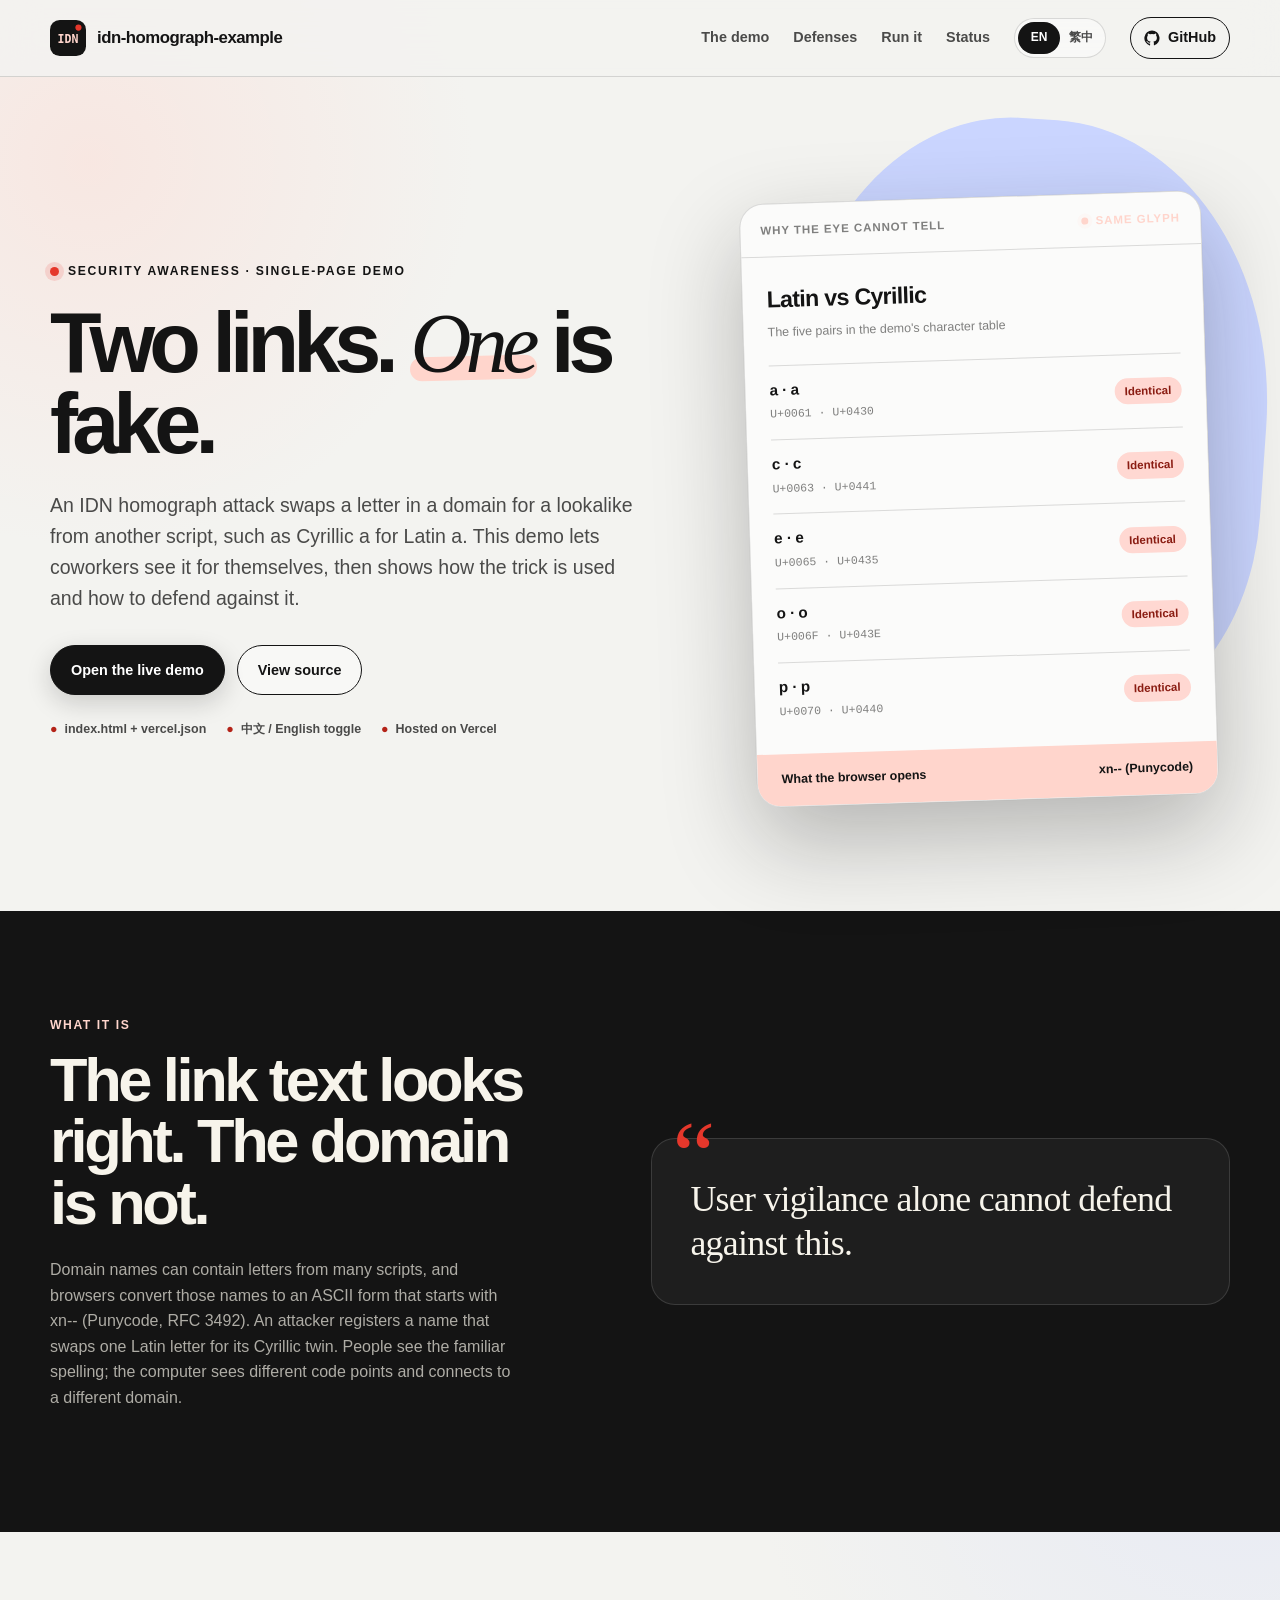
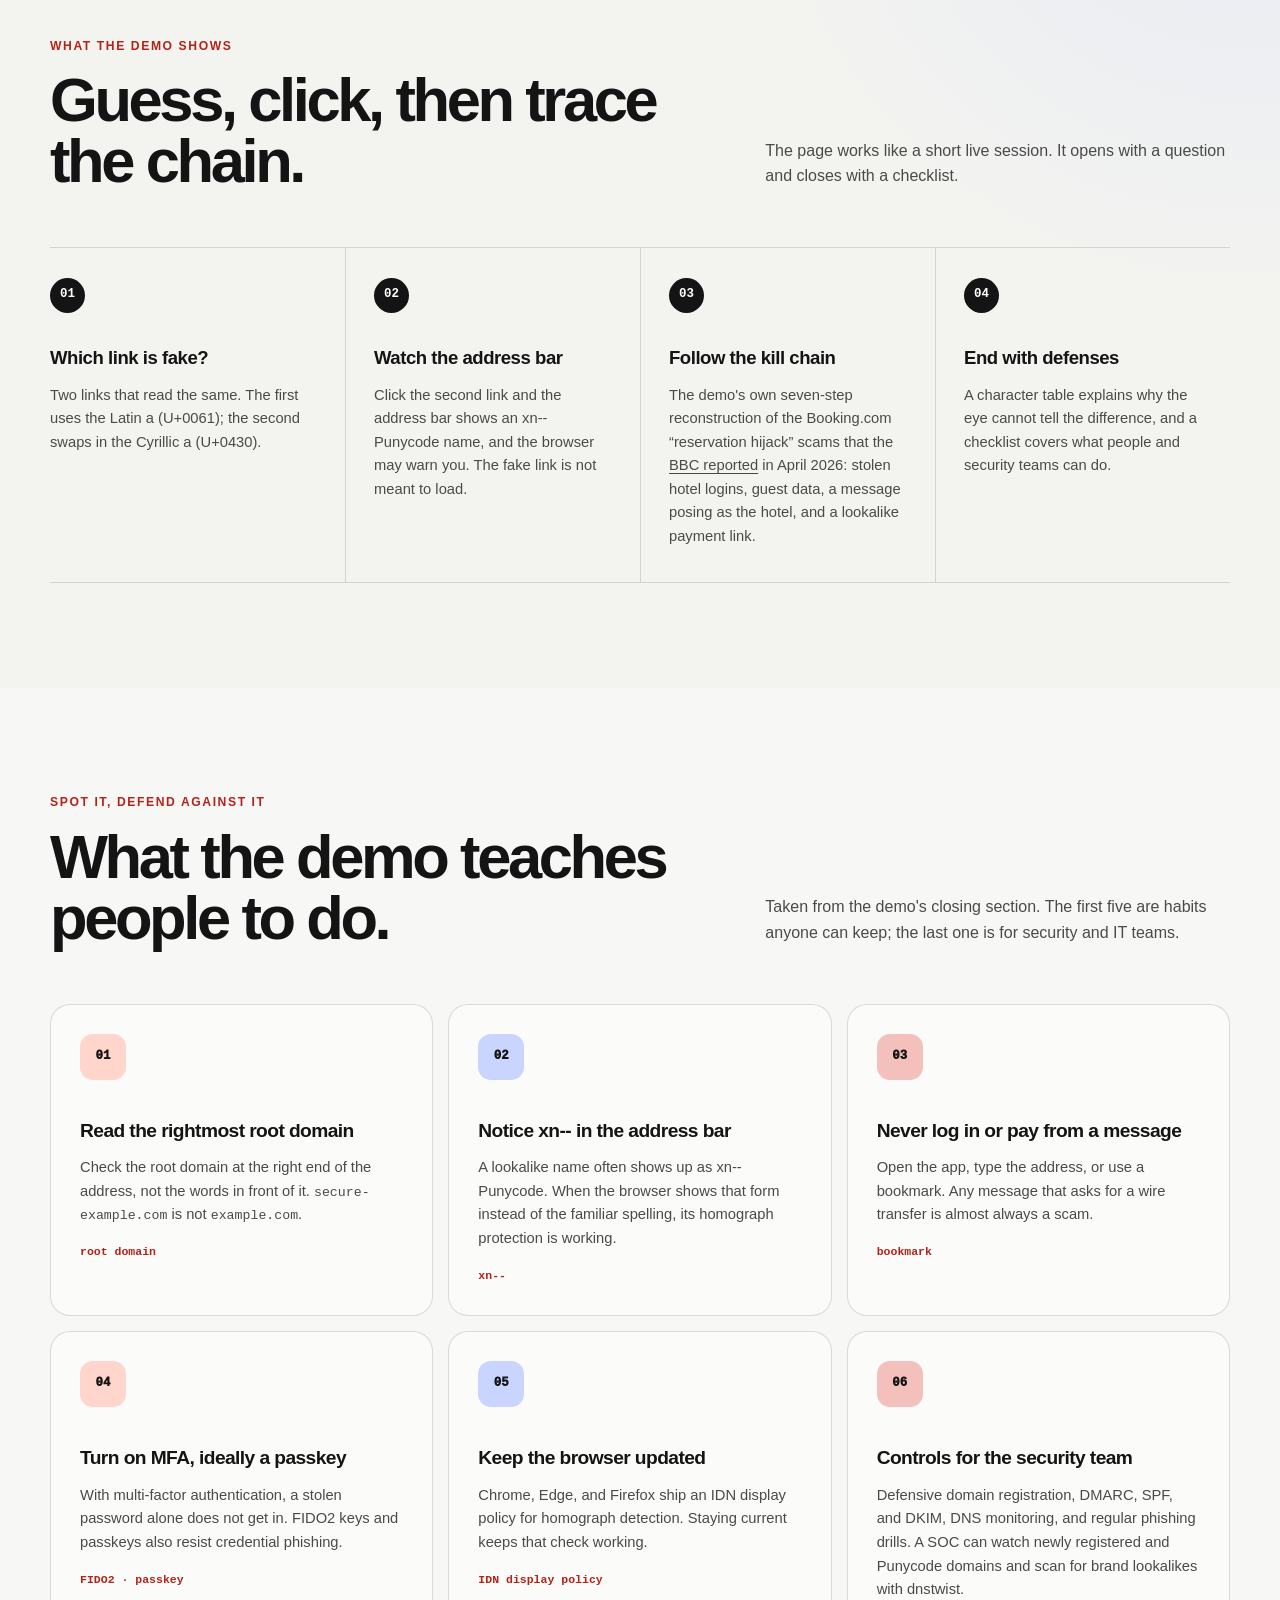
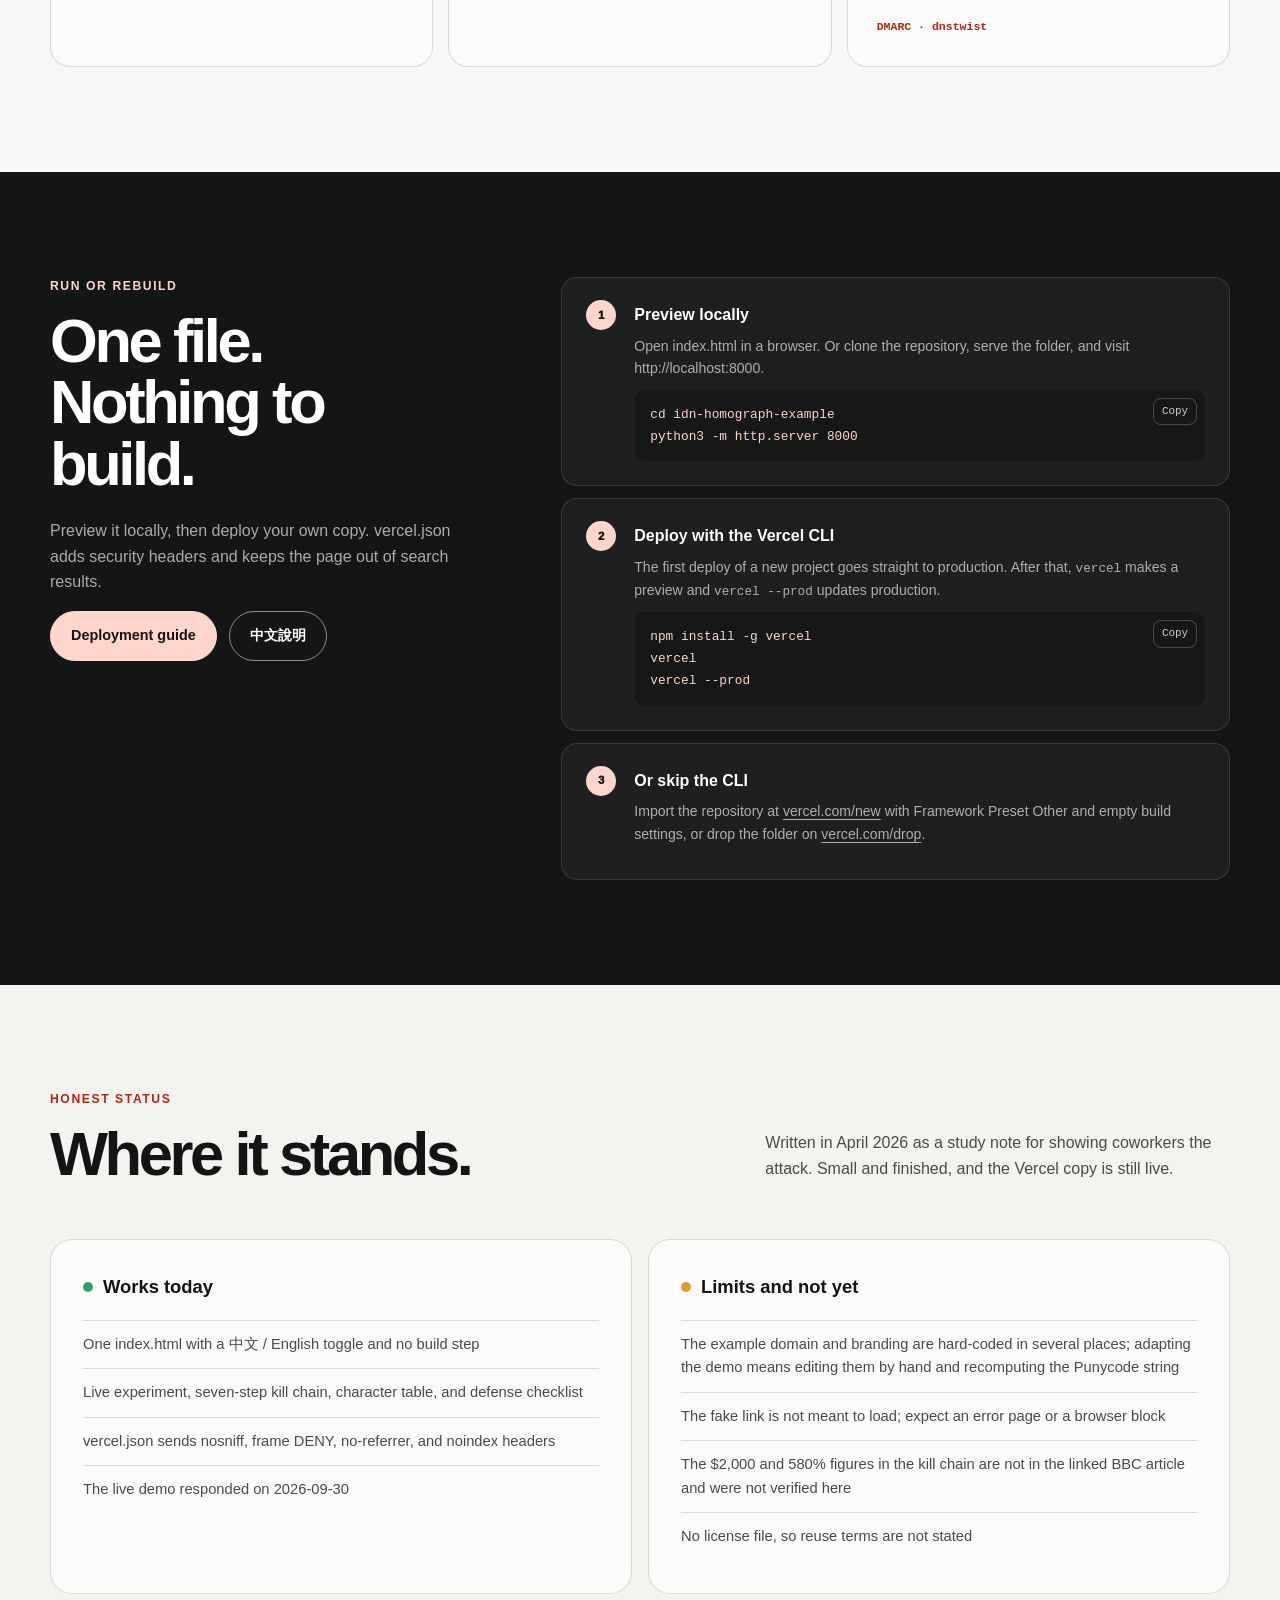
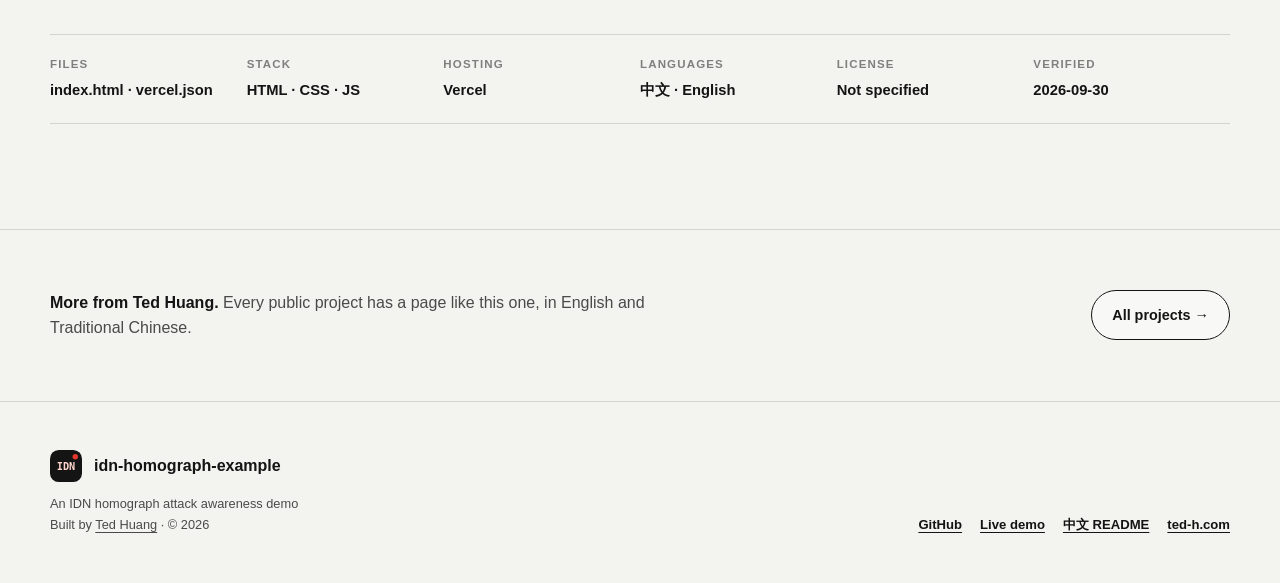
==== site/index.html @ 311a1610 "Add bilingual project page and refresh README - site/: English / Traditional Chinese project page fo" ====
<!doctype html>
<!-- Generated from site/page.json by the project-page kit (https://github.com/teddashh/teddashh.github.io/tree/main/kit). Edit page.json, then re-render. -->
<html lang="en" data-lang="en" data-title-en="idn-homograph-example · An IDN homograph attack awareness demo" data-title-zh="idn-homograph-example · IDN 同形異義字攻擊的教學 demo" data-desc-en="A single-page, bilingual demo that shows how a Cyrillic letter can pass for a Latin one in a link, what the browser really opens, and how to defend against it." data-desc-zh="單頁、中英雙語的教學 demo：示範一個西里爾字母如何在連結裡冒充拉丁字母、瀏覽器實際連到哪裡，以及該怎麼防。">
<head>
<meta charset="utf-8">
<meta name="viewport" content="width=device-width, initial-scale=1">
<meta http-equiv="Content-Security-Policy" content="default-src 'none'; style-src 'self'; script-src 'self'; img-src 'self' data:; connect-src 'none'; base-uri 'none'; form-action 'none'">
<meta name="theme-color" content="#141414">
<title>idn-homograph-example · An IDN homograph attack awareness demo</title>
<meta name="description" content="A single-page, bilingual demo that shows how a Cyrillic letter can pass for a Latin one in a link, what the browser really opens, and how to defend against it.">
<link rel="canonical" href="https://teddashh.github.io/idn-homograph-example/">
<link rel="alternate" hreflang="en" href="https://teddashh.github.io/idn-homograph-example/">
<link rel="alternate" hreflang="zh-Hant" href="https://teddashh.github.io/idn-homograph-example/?lang=zh-TW">
<link rel="alternate" hreflang="x-default" href="https://teddashh.github.io/idn-homograph-example/">
<meta property="og:type" content="website">
<meta property="og:title" content="idn-homograph-example · An IDN homograph attack awareness demo">
<meta property="og:description" content="A single-page, bilingual demo that shows how a Cyrillic letter can pass for a Latin one in a link, what the browser really opens, and how to defend against it.">
<meta property="og:url" content="https://teddashh.github.io/idn-homograph-example/">
<meta name="twitter:card" content="summary">
<link rel="icon" href="favicon.svg" type="image/svg+xml">
<link rel="stylesheet" href="styles.css">
<script src="lang.js"></script>
<script src="app.js" defer></script>
<script type="application/ld+json">{"@context": "https://schema.org", "@type": "SoftwareSourceCode", "name": "idn-homograph-example", "codeRepository": "https://github.com/teddashh/idn-homograph-example", "description": "A single-page, bilingual demo that shows how a Cyrillic letter can pass for a Latin one in a link, what the browser really opens, and how to defend against it.", "author": {"@type": "Person", "name": "Ted Huang", "url": "https://www.ted-h.com"}, "url": "https://teddashh.github.io/idn-homograph-example/", "programmingLanguage": "HTML"}</script>
</head>
<body>
<a class="skip-link" href="#main"><span class="lang-en">Skip to content</span><span class="lang-zh" lang="zh-Hant">跳到主要內容</span></a>
<header class="site-header"><div class="header-inner">
<a class="brand" href="#top"><img src="logo.svg" alt="" width="36" height="36"><span>idn-homograph-example</span></a>
<button class="menu-button" type="button" aria-expanded="false" aria-controls="site-navigation"><span class="lang-en">Menu</span><span class="lang-zh" lang="zh-Hant">選單</span></button>
<nav class="site-nav" id="site-navigation" aria-label="Primary">
<a href="#how"><span class="lang-en">The demo</span><span class="lang-zh" lang="zh-Hant">Demo 內容</span></a><a href="#features"><span class="lang-en">Defenses</span><span class="lang-zh" lang="zh-Hant">怎麼防</span></a><a href="#start"><span class="lang-en">Run it</span><span class="lang-zh" lang="zh-Hant">執行</span></a><a href="#status"><span class="lang-en">Status</span><span class="lang-zh" lang="zh-Hant">目前狀態</span></a>
<div class="language-switch" role="group" aria-label="Language / 語言"><button type="button" data-language="en" aria-pressed="true">EN</button><button type="button" data-language="zh" aria-pressed="false">繁中</button></div>
<a class="github-link" href="https://github.com/teddashh/idn-homograph-example"><svg viewBox="0 0 24 24" aria-hidden="true"><path fill="currentColor" d="M12 .7a11.5 11.5 0 0 0-3.64 22.4c.58.1.79-.25.79-.56v-2.24c-3.22.7-3.9-1.37-3.9-1.37-.52-1.34-1.28-1.7-1.28-1.7-1.05-.72.08-.7.08-.7 1.16.08 1.77 1.19 1.77 1.19 1.03 1.77 2.7 1.26 3.36.96.1-.75.4-1.26.73-1.55-2.57-.29-5.28-1.29-5.28-5.69 0-1.26.45-2.28 1.19-3.09-.12-.29-.52-1.46.11-3.05 0 0 .97-.31 3.16 1.18a10.96 10.96 0 0 1 5.76 0c2.2-1.49 3.16-1.18 3.16-1.18.63 1.59.23 2.76.11 3.05.74.81 1.19 1.83 1.19 3.09 0 4.42-2.72 5.39-5.3 5.68.42.36.79 1.07.79 2.16v3.21c0 .31.21.67.8.56A11.5 11.5 0 0 0 12 .7Z"/></svg><span>GitHub</span></a>
</nav>
</div></header>
<main id="main">
<section class="hero" id="top"><div class="hero-copy"><div class="eyebrow"><span class="lang-en">Security awareness · Single-page demo</span><span class="lang-zh" lang="zh-Hant">資安宣導 · 單頁 demo</span></div><h1 class="lang-en">Two links. <em>One</em> is fake.</h1><h1 class="lang-zh" lang="zh-Hant">兩個連結，<em>一個</em>是假的。</h1><p class="lang-en">An IDN homograph attack swaps a letter in a domain for a lookalike from another script, such as Cyrillic а for Latin a. This demo lets coworkers see it for themselves, then shows how the trick is used and how to defend against it.</p><p class="lang-zh" lang="zh-Hant">IDN 同形異義字攻擊，是把網域裡的字母換成其他文字裡長得一模一樣的字母，例如用西里爾字母 а 取代拉丁字母 a。這個 demo 讓同事親眼看一次，再說明攻擊者怎麼利用、又該怎麼防。</p><div class="button-row"><a class="button button-primary" href="https://project-9ogsa.vercel.app"><span class="lang-en">Open the live demo</span><span class="lang-zh" lang="zh-Hant">開啟線上 demo</span></a><a class="button button-secondary" href="https://github.com/teddashh/idn-homograph-example"><span class="lang-en">View source</span><span class="lang-zh" lang="zh-Hant">查看原始碼</span></a></div><div class="hero-notes"><span>index.html + vercel.json</span><span class="lang-en">中文 / English toggle</span><span class="lang-zh" lang="zh-Hant">中文 / English 切換</span><span class="lang-en">Hosted on Vercel</span><span class="lang-zh" lang="zh-Hant">部署在 Vercel</span></div></div><div class="visual-wrap"><div class="panel is-light"><div class="panel-top"><span><span class="lang-en">Why the eye cannot tell</span><span class="lang-zh" lang="zh-Hant">為什麼肉眼看不出來</span></span><span class="live-dot"><span class="lang-en">Same glyph</span><span class="lang-zh" lang="zh-Hant">同一個字形</span></span></div><div class="panel-body"><div class="lang-en report-title">Latin vs Cyrillic</div><div class="lang-zh report-title" lang="zh-Hant">拉丁字母 vs 西里爾字母</div><div class="panel-meta"><span class="lang-en">The five pairs in the demo&#x27;s character table</span><span class="lang-zh" lang="zh-Hant">demo 字元對照表裡的五組字母</span></div><div class="report-row"><span><strong>a  ·  а</strong><small>U+0061 · U+0430</small></span><span class="pill pill-critical"><span class="lang-en">Identical</span><span class="lang-zh" lang="zh-Hant">一模一樣</span></span></div><div class="report-row"><span><strong>c  ·  с</strong><small>U+0063 · U+0441</small></span><span class="pill pill-critical"><span class="lang-en">Identical</span><span class="lang-zh" lang="zh-Hant">一模一樣</span></span></div><div class="report-row"><span><strong>e  ·  е</strong><small>U+0065 · U+0435</small></span><span class="pill pill-critical"><span class="lang-en">Identical</span><span class="lang-zh" lang="zh-Hant">一模一樣</span></span></div><div class="report-row"><span><strong>o  ·  о</strong><small>U+006F · U+043E</small></span><span class="pill pill-critical"><span class="lang-en">Identical</span><span class="lang-zh" lang="zh-Hant">一模一樣</span></span></div><div class="report-row"><span><strong>p  ·  р</strong><small>U+0070 · U+0440</small></span><span class="pill pill-critical"><span class="lang-en">Identical</span><span class="lang-zh" lang="zh-Hant">一模一樣</span></span></div><div class="panel-footer"><span><span class="lang-en">What the browser opens</span><span class="lang-zh" lang="zh-Hant">瀏覽器實際連到</span></span><span><span>xn-- (Punycode)</span></span></div></div></div></div></section>
<section class="band"><div class="section problem-grid"><div><div class="section-kicker"><span class="lang-en">What it is</span><span class="lang-zh" lang="zh-Hant">這是什麼攻擊</span></div><h2 class="lang-en">The link text looks right. The domain is not.</h2><h2 class="lang-zh" lang="zh-Hant">看起來一樣，網域卻不同。</h2><p class="lang-en">Domain names can contain letters from many scripts, and browsers convert those names to an ASCII form that starts with xn-- (Punycode, RFC 3492). An attacker registers a name that swaps one Latin letter for its Cyrillic twin. People see the familiar spelling; the computer sees different code points and connects to a different domain.</p><p class="lang-zh" lang="zh-Hant">網域名稱可以包含各種文字的字母，瀏覽器會把這類名稱轉成以 xn-- 開頭的 ASCII 形式（Punycode，RFC 3492）。攻擊者註冊一個把某個拉丁字母換成西里爾「雙胞胎」的網域：人眼看到的是熟悉的拼法，電腦看到的卻是不同的碼位，連到的也是另一個網域。</p></div><blockquote class="lang-en quote">User vigilance alone cannot defend against this.</blockquote><blockquote class="lang-zh quote" lang="zh-Hant">單純靠使用者警覺，幾乎不可能防禦。</blockquote></div></section>
<section class="section" id="how"><div class="section-heading "><div><div class="section-kicker"><span class="lang-en">What the demo shows</span><span class="lang-zh" lang="zh-Hant">Demo 在教什麼</span></div><h2 class="lang-en">Guess, click, then trace the chain.</h2><h2 class="lang-zh" lang="zh-Hant">先猜，再點，最後看完整條攻擊鏈。</h2></div><p class="lang-en">The page works like a short live session. It opens with a question and closes with a checklist.</p><p class="lang-zh" lang="zh-Hant">整個頁面就像一堂簡短的現場課：從一個問題開始，用一份清單收尾。</p></div><div class="flow-grid n4"><article class="flow-card"><div class="flow-number">01</div><h3 class="lang-en">Which link is fake?</h3><h3 class="lang-zh" lang="zh-Hant">哪個連結是假的？</h3><p class="lang-en">Two links that read the same. The first uses the Latin a (U+0061); the second swaps in the Cyrillic а (U+0430).</p><p class="lang-zh" lang="zh-Hant">兩個看起來一樣的連結。第一個用的是拉丁字母 a（U+0061），第二個換成了西里爾字母 а（U+0430）。</p></article><article class="flow-card"><div class="flow-number">02</div><h3 class="lang-en">Watch the address bar</h3><h3 class="lang-zh" lang="zh-Hant">點下去看網址列</h3><p class="lang-en">Click the second link and the address bar shows an xn-- Punycode name, and the browser may warn you. The fake link is not meant to load.</p><p class="lang-zh" lang="zh-Hant">點第二個連結，網址列會出現 xn-- 開頭的 Punycode 名稱，瀏覽器也可能跳出警告。假連結本來就不會正常開啟。</p></article><article class="flow-card"><div class="flow-number">03</div><h3 class="lang-en">Follow the kill chain</h3><h3 class="lang-zh" lang="zh-Hant">走一遍攻擊鏈</h3><p class="lang-en">The demo&#x27;s own seven-step reconstruction of the Booking.com “reservation hijack” scams that the <a href="https://www.bbc.com/news/articles/cly00jnnxypo">BBC reported</a> in April 2026: stolen hotel logins, guest data, a message posing as the hotel, and a lookalike payment link.</p><p class="lang-zh" lang="zh-Hant">demo 自己整理的七步攻擊鏈，對應 <a href="https://www.bbc.com/news/articles/cly00jnnxypo">BBC 在 2026 年 4 月報導</a>的 Booking.com「訂房劫持」詐騙：飯店後台帳密被偷、房客資料外流、有人冒充飯店傳訊息，最後附上一個仿冒的付款連結。</p></article><article class="flow-card"><div class="flow-number">04</div><h3 class="lang-en">End with defenses</h3><h3 class="lang-zh" lang="zh-Hant">最後談防禦</h3><p class="lang-en">A character table explains why the eye cannot tell the difference, and a checklist covers what people and security teams can do.</p><p class="lang-zh" lang="zh-Hant">用字元對照表說明為什麼肉眼分不出來，再用一份清單整理個人與資安團隊各自能做的事。</p></article></div></section>
<section class="tinted" id="features"><div class="section"><div class="section-heading "><div><div class="section-kicker"><span class="lang-en">Spot it, defend against it</span><span class="lang-zh" lang="zh-Hant">辨識與防禦</span></div><h2 class="lang-en">What the demo teaches people to do.</h2><h2 class="lang-zh" lang="zh-Hant">這個 demo 教大家做的事。</h2></div><p class="lang-en">Taken from the demo&#x27;s closing section. The first five are habits anyone can keep; the last one is for security and IT teams.</p><p class="lang-zh" lang="zh-Hant">整理自 demo 的最後一段。前五項是每個人都做得到的習慣，最後一項是給資安與 IT 團隊的。</p></div><div class="card-grid"><article class="card"><div class="card-icon">01</div><h3 class="lang-en">Read the rightmost root domain</h3><h3 class="lang-zh" lang="zh-Hant">看網址最右邊的根網域</h3><p class="lang-en">Check the root domain at the right end of the address, not the words in front of it. <code>secure-example.com</code> is not <code>example.com</code>.</p><p class="lang-zh" lang="zh-Hant">檢查網址最右邊的根網域，不要被前面那串字騙了。<code>secure-example.com</code> 不是 <code>example.com</code>。</p><span class="tag">root domain</span></article><article class="card"><div class="card-icon">02</div><h3 class="lang-en">Notice xn-- in the address bar</h3><h3 class="lang-zh" lang="zh-Hant">注意網址列的 xn--</h3><p class="lang-en">A lookalike name often shows up as xn-- Punycode. When the browser shows that form instead of the familiar spelling, its homograph protection is working.</p><p class="lang-zh" lang="zh-Hant">仿冒網域常會以 xn-- 開頭的 Punycode 顯示。瀏覽器不顯示熟悉的拼法、改顯示這種形式，就代表它的同形字防護正在運作。</p><span class="tag">xn--</span></article><article class="card"><div class="card-icon">03</div><h3 class="lang-en">Never log in or pay from a message</h3><h3 class="lang-zh" lang="zh-Hant">不從訊息裡的連結登入或付款</h3><p class="lang-en">Open the app, type the address, or use a bookmark. Any message that asks for a wire transfer is almost always a scam.</p><p class="lang-zh" lang="zh-Hant">自己打開 App、手動輸入網址，或用書籤。任何要求銀行轉帳的訊息，幾乎都是詐騙。</p><span class="tag">bookmark</span></article><article class="card"><div class="card-icon">04</div><h3 class="lang-en">Turn on MFA, ideally a passkey</h3><h3 class="lang-zh" lang="zh-Hant">啟用 MFA，最好用 passkey</h3><p class="lang-en">With multi-factor authentication, a stolen password alone does not get in. FIDO2 keys and passkeys also resist credential phishing.</p><p class="lang-zh" lang="zh-Hant">有了多因素驗證，只偷到密碼也登不進去。FIDO2 金鑰與 passkey 還能抵擋憑證釣魚。</p><span class="tag">FIDO2 · passkey</span></article><article class="card"><div class="card-icon">05</div><h3 class="lang-en">Keep the browser updated</h3><h3 class="lang-zh" lang="zh-Hant">保持瀏覽器更新</h3><p class="lang-en">Chrome, Edge, and Firefox ship an IDN display policy for homograph detection. Staying current keeps that check working.</p><p class="lang-zh" lang="zh-Hant">Chrome、Edge、Firefox 都內建 IDN 顯示政策來偵測同形字，保持更新，這道檢查才會持續有效。</p><span class="tag">IDN display policy</span></article><article class="card"><div class="card-icon">06</div><h3 class="lang-en">Controls for the security team</h3><h3 class="lang-zh" lang="zh-Hant">資安團隊的控管</h3><p class="lang-en">Defensive domain registration, DMARC, SPF, and DKIM, DNS monitoring, and regular phishing drills. A SOC can watch newly registered and Punycode domains and scan for brand lookalikes with dnstwist.</p><p class="lang-zh" lang="zh-Hant">防禦性註冊網域、DMARC / SPF / DKIM、DNS 監控與定期釣魚演練。SOC 可以監控新註冊的網域與 Punycode 網域，並用 dnstwist 掃描仿冒自家品牌的變體。</p><span class="tag">DMARC · dnstwist</span></article></div></div></section>
<section class="dark-band" id="start"><div class="section qs-grid"><div><div class="section-kicker"><span class="lang-en">Run or rebuild</span><span class="lang-zh" lang="zh-Hant">執行與重建</span></div><h2 class="lang-en">One file. Nothing to build.</h2><h2 class="lang-zh" lang="zh-Hant">一個檔案，不用建置。</h2><p class="lang-en">Preview it locally, then deploy your own copy. vercel.json adds security headers and keeps the page out of search results.</p><p class="lang-zh" lang="zh-Hant">先在本機預覽，再部署自己的版本。vercel.json 會加上安全標頭，並讓頁面不被搜尋引擎收錄。</p><div class="button-row"><a class="button button-primary" href="https://github.com/teddashh/idn-homograph-example/blob/main/README.md"><span class="lang-en">Deployment guide</span><span class="lang-zh" lang="zh-Hant">部署說明（英文）</span></a><a class="button button-secondary" href="https://github.com/teddashh/idn-homograph-example/blob/main/README.zh-TW.md"><span class="lang-en">中文說明</span><span class="lang-zh" lang="zh-Hant">部署說明（中文）</span></a></div></div><div class="steps"><article class="step"><h3 class="lang-en">Preview locally</h3><h3 class="lang-zh" lang="zh-Hant">本機預覽</h3><p class="lang-en">Open index.html in a browser. Or clone the repository, serve the folder, and visit http://localhost:8000.</p><p class="lang-zh" lang="zh-Hant">直接用瀏覽器開啟 index.html；或 clone repo 後在資料夾裡啟動本機伺服器，再開 http://localhost:8000。</p><div class="code-wrap"><pre class="code" id="code-1">cd idn-homograph-example
python3 -m http.server 8000</pre><button class="copy" type="button" data-copy="code-1"><span class="idle"><span class="lang-en">Copy</span><span class="lang-zh" lang="zh-Hant">複製</span></span><span class="done"><span class="lang-en">Copied</span><span class="lang-zh" lang="zh-Hant">已複製</span></span></button></div></article><article class="step"><h3 class="lang-en">Deploy with the Vercel CLI</h3><h3 class="lang-zh" lang="zh-Hant">用 Vercel CLI 部署</h3><p class="lang-en">The first deploy of a new project goes straight to production. After that, <code>vercel</code> makes a preview and <code>vercel --prod</code> updates production.</p><p class="lang-zh" lang="zh-Hant">新專案第一次部署會直接上正式環境；之後執行 <code>vercel</code> 只會產生預覽版，要更新正式版請用 <code>vercel --prod</code>。</p><div class="code-wrap"><pre class="code" id="code-2">npm install -g vercel
vercel
vercel --prod</pre><button class="copy" type="button" data-copy="code-2"><span class="idle"><span class="lang-en">Copy</span><span class="lang-zh" lang="zh-Hant">複製</span></span><span class="done"><span class="lang-en">Copied</span><span class="lang-zh" lang="zh-Hant">已複製</span></span></button></div></article><article class="step"><h3 class="lang-en">Or skip the CLI</h3><h3 class="lang-zh" lang="zh-Hant">不想用 CLI</h3><p class="lang-en">Import the repository at <a href="https://vercel.com/new">vercel.com/new</a> with Framework Preset Other and empty build settings, or drop the folder on <a href="https://vercel.com/drop">vercel.com/drop</a>.</p><p class="lang-zh" lang="zh-Hant">在 <a href="https://vercel.com/new">vercel.com/new</a> 匯入 repo，Framework Preset 選 Other、建置設定留空；或直接把資料夾拖到 <a href="https://vercel.com/drop">vercel.com/drop</a>。</p></article></div></div></section>
<section class="section" id="status"><div class="section-heading "><div><div class="section-kicker"><span class="lang-en">Honest status</span><span class="lang-zh" lang="zh-Hant">誠實的現況</span></div><h2 class="lang-en">Where it stands.</h2><h2 class="lang-zh" lang="zh-Hant">目前的樣子。</h2></div><p class="lang-en">Written in April 2026 as a study note for showing coworkers the attack. Small and finished, and the Vercel copy is still live.</p><p class="lang-zh" lang="zh-Hant">2026 年 4 月寫給同事看的學習筆記。規模小、內容已完成，Vercel 上的版本仍在線上。</p></div><div class="status-grid"><div class="status-col"><h3 class="lang-en">Works today</h3><h3 class="lang-zh" lang="zh-Hant">目前可用</h3><ul><li class="lang-en">One index.html with a 中文 / English toggle and no build step</li><li class="lang-zh" lang="zh-Hant">單一 index.html，可切換中文 / English，不需要建置</li><li class="lang-en">Live experiment, seven-step kill chain, character table, and defense checklist</li><li class="lang-zh" lang="zh-Hant">現場實驗、七步攻擊鏈、字元對照表與防禦清單</li><li class="lang-en">vercel.json sends nosniff, frame DENY, no-referrer, and noindex headers</li><li class="lang-zh" lang="zh-Hant">vercel.json 會送出 nosniff、禁止被嵌入框架（DENY）、no-referrer 與 noindex 標頭</li><li class="lang-en">The live demo responded on 2026-09-30</li><li class="lang-zh" lang="zh-Hant">2026-09-30 確認線上 demo 正常回應</li></ul></div><div class="status-col is-limits"><h3 class="lang-en">Limits and not yet</h3><h3 class="lang-zh" lang="zh-Hant">限制與尚未完成</h3><ul><li class="lang-en">The example domain and branding are hard-coded in several places; adapting the demo means editing them by hand and recomputing the Punycode string</li><li class="lang-zh" lang="zh-Hant">範例網域與品牌寫死在好幾個地方，要改成自己的版本，得手動修改，並重新計算 Punycode 字串</li><li class="lang-en">The fake link is not meant to load; expect an error page or a browser block</li><li class="lang-zh" lang="zh-Hant">假連結本來就不會正常開啟，會看到錯誤頁或被瀏覽器擋下</li><li class="lang-en">The $2,000 and 580% figures in the kill chain are not in the linked BBC article and were not verified here</li><li class="lang-zh" lang="zh-Hant">攻擊鏈裡的 2,000 美元與 580% 這兩個數字，不在所附的 BBC 文章裡，這裡也沒有查證</li><li class="lang-en">No license file, so reuse terms are not stated</li><li class="lang-zh" lang="zh-Hant">沒有授權檔，重複使用的條件沒有寫明</li></ul></div></div><dl class="facts"><div class="fact"><dt><span class="lang-en">Files</span><span class="lang-zh" lang="zh-Hant">檔案</span></dt><dd><span>index.html · vercel.json</span></dd></div><div class="fact"><dt><span class="lang-en">Stack</span><span class="lang-zh" lang="zh-Hant">技術</span></dt><dd><span>HTML · CSS · JS</span></dd></div><div class="fact"><dt><span class="lang-en">Hosting</span><span class="lang-zh" lang="zh-Hant">部署</span></dt><dd><span>Vercel</span></dd></div><div class="fact"><dt><span class="lang-en">Languages</span><span class="lang-zh" lang="zh-Hant">語言</span></dt><dd><span>中文 · English</span></dd></div><div class="fact"><dt><span class="lang-en">License</span><span class="lang-zh" lang="zh-Hant">授權</span></dt><dd><span class="lang-en">Not specified</span><span class="lang-zh" lang="zh-Hant">未指定</span></dd></div><div class="fact"><dt><span class="lang-en">Verified</span><span class="lang-zh" lang="zh-Hant">查核日期</span></dt><dd><span>2026-09-30</span></dd></div></dl></section>
<section class="more"><div class="more-inner"><p class="lang-en"><strong>More from Ted Huang.</strong> Every public project has a page like this one, in English and Traditional Chinese.</p><p class="lang-zh" lang="zh-Hant"><strong>Ted Huang 的其他作品。</strong>每個公開專案都有一頁像這樣的中英雙語介紹。</p><a class="button button-secondary" href="https://teddashh.github.io/"><span class="lang-en">All projects →</span><span class="lang-zh" lang="zh-Hant">全部專案 →</span></a></div></section>
</main>
<footer class="site-footer"><div class="footer-inner">
<div><div class="footer-brand"><img src="logo.svg" alt="" width="32" height="32"><span>idn-homograph-example</span></div>
<p class="lang-en">An IDN homograph attack awareness demo</p><p class="lang-zh" lang="zh-Hant">IDN 同形異義字攻擊的教學 demo</p>
<p><span class="lang-en">Built by</span><span class="lang-zh" lang="zh-Hant">作者</span> <a href="https://github.com/teddashh">Ted Huang</a> · © <span data-year>2026</span></p></div>
<div class="footer-links"><a href="https://github.com/teddashh/idn-homograph-example">GitHub</a><a href="https://project-9ogsa.vercel.app"><span class="lang-en">Live demo</span><span class="lang-zh" lang="zh-Hant">線上 demo</span></a><a href="https://github.com/teddashh/idn-homograph-example/blob/main/README.zh-TW.md"><span class="lang-en">中文 README</span><span class="lang-zh" lang="zh-Hant">中文 README</span></a><a href="https://www.ted-h.com">ted-h.com</a></div>
</div></footer>
</body>
</html>
---- site/styles.css ----
:root {
  --ink: #141414;
  --paper: #f3f3f0;
  --accent: #ffd5cc;
  --accent-2: #cad5ff;
  --signal: #e5372b;
  --kicker: #b42318;
}

/* Shared project-page system for github.com/teddashh repositories.
   Per-project colors are injected as :root variables above this file's rules. */

:root {
  --ink-soft: color-mix(in srgb, var(--ink) 76%, var(--paper));
  --ink-faint: color-mix(in srgb, var(--ink) 52%, var(--paper));
  --paper-strong: color-mix(in srgb, var(--paper) 35%, #ffffff);
  --line: color-mix(in srgb, var(--ink) 14%, transparent);
  --shadow: 0 24px 80px color-mix(in srgb, var(--ink) 12%, transparent);
  --mono: ui-monospace, SFMono-Regular, Menlo, Consolas, "Liberation Mono", monospace;
  --serif: Georgia, "Times New Roman", "Noto Serif TC", "Songti TC", serif;
  --max: 1180px;
}

* { box-sizing: border-box; }

html {
  scroll-behavior: smooth;
  scroll-padding-top: 92px;
}

html[data-lang="en"] .lang-zh,
html[data-lang="zh"] .lang-en {
  display: none !important;
}

body {
  margin: 0;
  color: var(--ink);
  background:
    radial-gradient(circle at 7% 3%, color-mix(in srgb, var(--accent) 40%, transparent), transparent 24rem),
    radial-gradient(circle at 97% 26%, color-mix(in srgb, var(--accent-2) 30%, transparent), transparent 31rem),
    var(--paper);
  font-family: Inter, ui-sans-serif, -apple-system, BlinkMacSystemFont, "Segoe UI", "PingFang TC", "Noto Sans TC", "Microsoft JhengHei", sans-serif;
  line-height: 1.6;
  -webkit-font-smoothing: antialiased;
}

html[data-lang="zh"] body { line-height: 1.75; }

/* Keep Chinese headings from splitting a word across lines: break at
   punctuation and spaces, and only fall back to any point if it cannot fit. */
html[data-lang="zh"] h1,
html[data-lang="zh"] h2 {
  word-break: keep-all;
  overflow-wrap: anywhere;
}

a {
  color: inherit;
  text-decoration-thickness: 1px;
  text-underline-offset: 0.2em;
}

button, a { -webkit-tap-highlight-color: transparent; }

button:focus-visible,
a:focus-visible {
  outline: 3px solid var(--signal);
  outline-offset: 4px;
}

code {
  font-family: var(--mono);
  font-size: 0.9em;
}

.skip-link {
  position: fixed;
  z-index: 100;
  top: 12px;
  left: 12px;
  transform: translateY(-150%);
  padding: 10px 14px;
  border-radius: 8px;
  background: var(--ink);
  color: #fff;
}

.skip-link:focus { transform: none; }

/* ---------- header ---------- */

.site-header {
  position: sticky;
  z-index: 20;
  top: 0;
  border-bottom: 1px solid var(--line);
  background: color-mix(in srgb, var(--paper) 86%, transparent);
  backdrop-filter: blur(18px);
  -webkit-backdrop-filter: blur(18px);
}

.header-inner {
  width: min(calc(100% - 40px), var(--max));
  height: 76px;
  margin: 0 auto;
  display: flex;
  align-items: center;
  gap: 28px;
}

.brand {
  display: inline-flex;
  align-items: center;
  gap: 11px;
  font-size: 1.05rem;
  font-weight: 800;
  letter-spacing: -0.03em;
  text-decoration: none;
  white-space: nowrap;
}

.brand img {
  width: 36px;
  height: 36px;
}

.site-nav {
  display: flex;
  align-items: center;
  gap: 24px;
  margin-left: auto;
}

.site-nav a {
  color: var(--ink-soft);
  font-size: 0.9rem;
  font-weight: 700;
  text-decoration: none;
}

.site-nav a:hover { color: var(--ink); }

.language-switch {
  display: flex;
  padding: 3px;
  border: 1px solid var(--line);
  border-radius: 999px;
  background: color-mix(in srgb, #ffffff 48%, transparent);
}

.language-switch button {
  min-width: 42px;
  border: 0;
  border-radius: 999px;
  padding: 6px 9px;
  color: var(--ink-soft);
  background: transparent;
  cursor: pointer;
  font: inherit;
  font-size: 0.75rem;
  font-weight: 800;
}

.language-switch button[aria-pressed="true"] {
  color: #fff;
  background: var(--ink);
}

.github-link {
  display: inline-flex;
  align-items: center;
  gap: 8px;
  padding: 8px 13px;
  border: 1px solid var(--ink);
  border-radius: 999px;
}

.site-nav .github-link { color: var(--ink); }

.github-link svg { width: 16px; height: 16px; }

.menu-button {
  display: none;
  margin-left: auto;
  border: 1px solid var(--line);
  border-radius: 999px;
  padding: 8px 12px;
  background: var(--paper-strong);
  color: var(--ink);
  font: inherit;
  font-size: 0.82rem;
  font-weight: 800;
}

main { overflow: hidden; }

.hero,
.section,
.footer-inner {
  width: min(calc(100% - 40px), var(--max));
  margin-inline: auto;
}

/* ---------- hero ---------- */

.hero {
  min-height: 680px;
  padding: 100px 0 90px;
  display: grid;
  grid-template-columns: minmax(0, 1.08fr) minmax(360px, 0.92fr);
  align-items: center;
  gap: clamp(48px, 7vw, 96px);
}

.eyebrow {
  display: inline-flex;
  align-items: center;
  gap: 9px;
  margin: 0 0 22px;
  font-size: 0.76rem;
  font-weight: 900;
  letter-spacing: 0.14em;
  text-transform: uppercase;
}

.eyebrow::before {
  flex: none;
  width: 9px;
  height: 9px;
  border-radius: 50%;
  background: var(--signal);
  box-shadow: 0 0 0 5px color-mix(in srgb, var(--signal) 14%, transparent);
  content: "";
}

h1, h2, h3, p { margin-top: 0; }

h1 {
  max-width: 760px;
  margin-bottom: 25px;
  font-size: clamp(3.1rem, 6.6vw, 6.3rem);
  line-height: 0.95;
  letter-spacing: -0.07em;
}

.hero-copy h1.lang-zh {
  font-size: clamp(2.8rem, 5.4vw, 5.2rem);
  line-height: 1.08;
  letter-spacing: -0.04em;
}

h1 em {
  position: relative;
  z-index: 0;
  display: inline-block;
  font-family: var(--serif);
  font-weight: 400;
}

h1.lang-zh em { font-weight: 700; font-style: normal; }

h1 em::after {
  position: absolute;
  z-index: -1;
  right: -0.05em;
  bottom: 0.05em;
  left: 0;
  height: 0.28em;
  border-radius: 999px;
  background: var(--accent);
  content: "";
  transform: rotate(-1.5deg);
}

.hero-copy > p {
  max-width: 630px;
  margin-bottom: 31px;
  color: var(--ink-soft);
  font-size: clamp(1.05rem, 1.8vw, 1.22rem);
}

.button-row {
  display: flex;
  flex-wrap: wrap;
  gap: 12px;
}

.button {
  display: inline-flex;
  min-height: 50px;
  align-items: center;
  justify-content: center;
  gap: 9px;
  border: 1px solid var(--ink);
  border-radius: 999px;
  padding: 12px 20px;
  font-size: 0.9rem;
  font-weight: 850;
  text-decoration: none;
  transition: transform 160ms ease, box-shadow 160ms ease;
}

.button:hover { transform: translateY(-2px); }

.button-primary {
  color: #fff;
  background: var(--ink);
  box-shadow: 0 8px 24px color-mix(in srgb, var(--ink) 18%, transparent);
}

.button-secondary { background: color-mix(in srgb, #ffffff 40%, transparent); }

.hero-notes {
  display: flex;
  flex-wrap: wrap;
  gap: 9px 20px;
  margin-top: 25px;
  color: var(--ink-soft);
  font-size: 0.78rem;
  font-weight: 750;
}

.hero-notes > span::before {
  margin-right: 7px;
  color: var(--kicker);
  content: "●";
}

/* ---------- hero visuals ---------- */

.visual-wrap {
  position: relative;
  padding: 20px;
}

.visual-wrap::before {
  position: absolute;
  inset: -9% -7% 15% 12%;
  border-radius: 48% 52% 40% 60%;
  background: var(--accent-2);
  content: "";
  transform: rotate(4deg);
}

.visual-wrap.is-image::before { inset: 4% -6% -6% 10%; }

.panel {
  position: relative;
  overflow: hidden;
  border: 1px solid color-mix(in srgb, #ffffff 9%, transparent);
  border-radius: 24px;
  color: #eef3f0;
  background: var(--ink);
  box-shadow: 0 36px 90px color-mix(in srgb, var(--ink) 28%, transparent);
  transform: rotate(-1.8deg);
}

.panel-top {
  display: flex;
  align-items: center;
  justify-content: space-between;
  gap: 16px;
  padding: 17px 20px;
  border-bottom: 1px solid color-mix(in srgb, #ffffff 10%, transparent);
  color: color-mix(in srgb, #eef3f0 72%, transparent);
  font-size: 0.72rem;
  font-weight: 800;
  letter-spacing: 0.08em;
  text-transform: uppercase;
}

.live-dot {
  display: inline-flex;
  align-items: center;
  gap: 7px;
  color: var(--accent);
  white-space: nowrap;
}

.live-dot::before {
  width: 7px;
  height: 7px;
  border-radius: 50%;
  background: currentColor;
  box-shadow: 0 0 0 4px color-mix(in srgb, var(--accent) 12%, transparent);
  content: "";
}

.panel-body { padding: 24px; }

.panel-name {
  margin-bottom: 4px;
  font-family: var(--mono);
  font-size: 1.22rem;
  font-weight: 800;
  overflow-wrap: anywhere;
}

.panel-meta {
  margin-bottom: 22px;
  color: color-mix(in srgb, #eef3f0 55%, transparent);
  font-size: 0.78rem;
}

.check-list {
  position: relative;
  display: grid;
  gap: 3px;
}

.check-list::before {
  position: absolute;
  top: 17px;
  bottom: 17px;
  left: 12px;
  width: 1px;
  background: color-mix(in srgb, #ffffff 15%, transparent);
  content: "";
}

.check-row {
  position: relative;
  display: grid;
  grid-template-columns: 25px 1fr auto;
  align-items: center;
  gap: 12px;
  min-height: 52px;
  font-size: 0.82rem;
}

.check-mark {
  z-index: 1;
  display: grid;
  width: 25px;
  height: 25px;
  place-items: center;
  border: 3px solid var(--ink);
  border-radius: 50%;
  color: var(--ink);
  background: var(--accent);
  font-size: 0.66rem;
  font-weight: 950;
}

.check-mark.is-wait { background: color-mix(in srgb, #ffffff 22%, transparent); color: #eef3f0; }
.check-mark.is-warn { background: #ffc46b; }
.check-mark.is-fail { background: #ff8a7a; }

.check-row strong { display: block; }

.check-row small,
.check-side {
  display: block;
  color: color-mix(in srgb, #eef3f0 52%, transparent);
  font-family: var(--mono);
  font-size: 0.72rem;
  overflow-wrap: anywhere;
}

.panel-footer {
  display: flex;
  justify-content: space-between;
  gap: 16px;
  margin: 24px -24px -24px;
  padding: 16px 24px;
  color: var(--ink);
  background: var(--accent);
  font-size: 0.78rem;
  font-weight: 900;
}

/* terminal */
.term {
  margin: 0;
  padding: 22px 24px 26px;
  font-family: var(--mono);
  font-size: 0.8rem;
  line-height: 1.75;
  white-space: pre-wrap;
  overflow-wrap: anywhere;
}

.term .t-cmd { color: #ffffff; }
.term .t-cmd::before { color: var(--accent); content: "$ "; }
.term .t-out { color: color-mix(in srgb, #eef3f0 70%, transparent); }
.term .t-dim { color: color-mix(in srgb, #eef3f0 42%, transparent); }
.term .t-ok { color: var(--accent); }
.term .t-warn { color: #ffc46b; }
.term .t-err { color: #ff8a7a; }
.term span { display: block; }

.dots { display: inline-flex; gap: 6px; }
.dots i {
  width: 10px;
  height: 10px;
  border-radius: 50%;
  background: color-mix(in srgb, #ffffff 22%, transparent);
}

/* report (light card) */
.panel.is-light {
  color: var(--ink);
  background: var(--paper-strong);
  border-color: var(--line);
}

.panel.is-light .panel-top {
  color: var(--ink-faint);
  border-bottom-color: var(--line);
}

.panel.is-light .panel-meta { color: var(--ink-faint); }

.report-title {
  margin-bottom: 4px;
  font-size: 1.45rem;
  font-weight: 850;
  letter-spacing: -0.03em;
}

.report-row {
  display: grid;
  grid-template-columns: 1fr auto;
  align-items: center;
  gap: 14px;
  padding: 14px 0;
  border-top: 1px solid var(--line);
}

.report-row strong { display: block; font-size: 0.95rem; line-height: 1.3; }
.report-row small { color: var(--ink-faint); font-family: var(--mono); font-size: 0.72rem; }

.pill {
  display: inline-block;
  padding: 4px 10px;
  border-radius: 999px;
  font-size: 0.72rem;
  font-weight: 850;
  white-space: nowrap;
}

.pill-critical { color: #8a1c12; background: #ffd8d2; }
.pill-high { color: #7a4300; background: #ffe6b3; }
.pill-medium { color: #5c4a00; background: #fff2b8; }
.pill-ok { color: #135a3d; background: #c9f0dc; }
.pill-info { color: #1d3f7a; background: #d6e4ff; }
.pill-muted { color: var(--ink-soft); background: color-mix(in srgb, var(--ink) 8%, transparent); }

.panel.is-light .panel-footer {
  margin-top: 18px;
}

/* chat */
.chat {
  display: grid;
  gap: 12px;
  padding: 22px;
}

.bubble {
  max-width: 88%;
  padding: 12px 15px;
  border-radius: 16px;
  font-size: 0.85rem;
  line-height: 1.5;
}

.bubble small {
  display: block;
  margin-bottom: 4px;
  font-size: 0.68rem;
  font-weight: 850;
  letter-spacing: 0.06em;
  text-transform: uppercase;
  opacity: 0.7;
}

.bubble-user {
  justify-self: end;
  color: var(--ink);
  background: var(--accent);
  border-bottom-right-radius: 5px;
}

.bubble-ai {
  justify-self: start;
  color: #eef3f0;
  background: color-mix(in srgb, #ffffff 8%, transparent);
  border: 1px solid color-mix(in srgb, #ffffff 12%, transparent);
  border-bottom-left-radius: 5px;
}

.bubble-system {
  justify-self: center;
  max-width: 100%;
  color: color-mix(in srgb, #eef3f0 60%, transparent);
  background: transparent;
  font-family: var(--mono);
  font-size: 0.72rem;
  text-align: center;
}

.bubble .cite {
  display: inline-block;
  margin-top: 8px;
  padding: 3px 8px;
  border-radius: 999px;
  background: color-mix(in srgb, #ffffff 10%, transparent);
  font-family: var(--mono);
  font-size: 0.68rem;
}

/* stack */
.stack {
  display: grid;
  gap: 10px;
  padding: 20px;
}

.stack-card {
  display: grid;
  grid-template-columns: 42px 1fr auto;
  align-items: center;
  gap: 13px;
  padding: 13px;
  border: 1px solid color-mix(in srgb, #ffffff 12%, transparent);
  border-radius: 14px;
  background: color-mix(in srgb, #ffffff 5%, transparent);
}

.stack-icon {
  display: grid;
  width: 42px;
  height: 42px;
  place-items: center;
  border-radius: 11px;
  color: var(--ink);
  background: var(--accent);
  font-family: var(--mono);
  font-weight: 900;
}

.stack-card strong, .stack-card small { display: block; }
.stack-card small { color: color-mix(in srgb, #eef3f0 55%, transparent); font-family: var(--mono); font-size: 0.72rem; }

.stack-status {
  padding: 5px 8px;
  border-radius: 999px;
  color: var(--ink);
  background: color-mix(in srgb, var(--accent) 85%, #ffffff);
  font-size: 0.66rem;
  font-weight: 900;
  text-transform: uppercase;
  white-space: nowrap;
}

/* framed screenshot */
.shot {
  position: relative;
  margin: 0;
  overflow: hidden;
  border: 1px solid var(--line);
  border-radius: 18px;
  background: var(--paper-strong);
  box-shadow: 0 36px 90px color-mix(in srgb, var(--ink) 22%, transparent);
}

.visual-wrap .shot { transform: rotate(-1.4deg); }

.shot img {
  display: block;
  width: 100%;
  height: auto;
}

.shot figcaption {
  padding: 12px 16px;
  border-top: 1px solid var(--line);
  color: var(--ink-soft);
  font-size: 0.8rem;
}

/* ---------- stats ---------- */

.stats {
  width: min(calc(100% - 40px), var(--max));
  margin: -30px auto 0;
  display: grid;
  grid-template-columns: repeat(4, minmax(0, 1fr));
  border-top: 1px solid var(--line);
  border-bottom: 1px solid var(--line);
}

.stats.n2 { grid-template-columns: repeat(2, minmax(0, 1fr)); }
.stats.n3 { grid-template-columns: repeat(3, minmax(0, 1fr)); }

.stat {
  padding: 26px 24px 28px 0;
}

.stat + .stat {
  padding-left: 24px;
  border-left: 1px solid var(--line);
}

.stat-value {
  display: block;
  margin-bottom: 6px;
  font-family: var(--serif);
  font-size: clamp(2.2rem, 4vw, 3.2rem);
  line-height: 1;
  letter-spacing: -0.03em;
}

.stat-label {
  color: var(--ink-soft);
  font-size: 0.86rem;
  font-weight: 700;
}

/* ---------- sections ---------- */

.section { padding: 105px 0; }

.section-kicker {
  margin-bottom: 13px;
  color: var(--kicker);
  font-size: 0.76rem;
  font-weight: 900;
  letter-spacing: 0.13em;
  text-transform: uppercase;
}

.section-heading {
  display: grid;
  grid-template-columns: 1fr 0.72fr;
  gap: 70px;
  align-items: end;
  margin-bottom: 55px;
}

h2 {
  margin-bottom: 0;
  font-size: clamp(2.3rem, 4.8vw, 4.5rem);
  line-height: 1;
  letter-spacing: -0.055em;
}

h2.lang-zh {
  font-size: clamp(2.1rem, 4.2vw, 3.8rem);
  line-height: 1.12;
  letter-spacing: -0.03em;
}

.section-heading p {
  margin-bottom: 3px;
  color: var(--ink-soft);
  font-size: 1rem;
}

/* dark problem band */
.band {
  width: 100%;
  color: #f7f4eb;
  background: var(--ink);
}

.band .section-kicker { color: var(--accent); }

.problem-grid {
  display: grid;
  grid-template-columns: 0.9fr 1.1fr;
  gap: clamp(50px, 10vw, 135px);
  align-items: center;
}

.band h2 { margin-bottom: 24px; }

.band p { color: color-mix(in srgb, #f7f4eb 68%, transparent); }

.quote {
  position: relative;
  margin: 0;
  padding: 38px;
  border: 1px solid color-mix(in srgb, #ffffff 13%, transparent);
  border-radius: 24px;
  background: color-mix(in srgb, #ffffff 4.5%, transparent);
  font-family: var(--serif);
  font-size: clamp(1.45rem, 2.8vw, 2.35rem);
  line-height: 1.25;
  letter-spacing: -0.02em;
}

.quote.lang-zh {
  font-family: inherit;
  font-weight: 700;
  line-height: 1.5;
  letter-spacing: 0;
}

.quote::before {
  position: absolute;
  top: -32px;
  left: 20px;
  color: var(--signal);
  content: "\201C";
  font-family: var(--serif);
  font-size: 6rem;
  line-height: 1;
}

/* numbered flow */
.flow-grid {
  display: grid;
  grid-template-columns: repeat(4, minmax(0, 1fr));
  border-top: 1px solid var(--line);
  border-bottom: 1px solid var(--line);
}

.flow-grid.n3 { grid-template-columns: repeat(3, minmax(0, 1fr)); }
.flow-grid.n2 { grid-template-columns: repeat(2, minmax(0, 1fr)); }

.flow-card {
  position: relative;
  padding: 30px 28px 34px 0;
}

.flow-card + .flow-card {
  padding-left: 28px;
  border-left: 1px solid var(--line);
}

.flow-number {
  display: grid;
  width: 35px;
  height: 35px;
  margin-bottom: 30px;
  place-items: center;
  border-radius: 50%;
  color: #fff;
  background: var(--ink);
  font-family: var(--mono);
  font-size: 0.78rem;
  font-weight: 900;
}

.flow-card h3 {
  margin-bottom: 11px;
  font-size: 1.16rem;
  letter-spacing: -0.025em;
}

.flow-card p {
  margin-bottom: 0;
  color: var(--ink-soft);
  font-size: 0.92rem;
}

/* capability cards */
.tinted { background: color-mix(in srgb, var(--paper-strong) 64%, transparent); }

.card-grid {
  display: grid;
  grid-template-columns: repeat(3, minmax(0, 1fr));
  gap: 15px;
}

.card {
  min-height: 270px;
  padding: 29px;
  border: 1px solid var(--line);
  border-radius: 20px;
  background: var(--paper-strong);
  transition: transform 180ms ease, box-shadow 180ms ease;
}

.card:hover {
  box-shadow: var(--shadow);
  transform: translateY(-4px);
}

.card-icon {
  display: grid;
  width: 46px;
  height: 46px;
  margin-bottom: 36px;
  place-items: center;
  border-radius: 13px;
  background: var(--accent);
  font-family: var(--mono);
  font-size: 0.78rem;
  font-weight: 950;
}

.card:nth-child(3n + 2) .card-icon { background: var(--accent-2); }
.card:nth-child(3n) .card-icon { background: color-mix(in srgb, var(--signal) 30%, var(--paper-strong)); }

.card h3 {
  margin-bottom: 10px;
  font-size: 1.2rem;
  letter-spacing: -0.03em;
}

.card p {
  margin-bottom: 0;
  color: var(--ink-soft);
  font-size: 0.92rem;
}

.card .tag {
  display: inline-block;
  margin-top: 16px;
  color: var(--kicker);
  font-family: var(--mono);
  font-size: 0.72rem;
  font-weight: 700;
}

/* showcase */
.showcase-grid {
  display: grid;
  grid-template-columns: minmax(0, 1fr);
  gap: 18px;
  align-items: start;
}

.showcase-grid.n2 { grid-template-columns: repeat(2, minmax(0, 1fr)); }
.showcase-grid.n3 { grid-template-columns: repeat(3, minmax(0, 1fr)); }

/* architecture */
.arch-shell {
  display: grid;
  grid-template-columns: 1fr 0.82fr;
  gap: 16px;
}

.arch-map,
.principles {
  border-radius: 24px;
}

.arch-map {
  position: relative;
  overflow: hidden;
  min-height: 460px;
  padding: 38px;
  color: #fff;
  background: var(--ink);
}

.arch-map::after {
  position: absolute;
  right: -100px;
  bottom: -150px;
  width: 350px;
  height: 350px;
  border: 90px solid color-mix(in srgb, var(--accent) 8%, transparent);
  border-radius: 50%;
  content: "";
}

.map-label {
  margin-bottom: 36px;
  color: color-mix(in srgb, #ffffff 55%, transparent);
  font-size: 0.72rem;
  font-weight: 900;
  letter-spacing: 0.12em;
  text-transform: uppercase;
}

.map-flow {
  position: relative;
  z-index: 1;
  display: grid;
  grid-template-columns: 0.8fr 36px 1fr 36px 0.8fr;
  align-items: center;
  gap: 8px;
}

.map-flow.n2 { grid-template-columns: 1fr 36px 1fr; }
.map-flow.n4 { grid-template-columns: 1fr 28px 1fr 28px 1fr 28px 1fr; }
.arch-shell.is-solo { grid-template-columns: 1fr; }

.map-node {
  min-height: 128px;
  padding: 18px;
  border: 1px solid color-mix(in srgb, #ffffff 14%, transparent);
  border-radius: 16px;
  background: color-mix(in srgb, #ffffff 5.5%, transparent);
}

.map-node.is-core {
  min-height: 200px;
  border-color: color-mix(in srgb, var(--accent) 50%, transparent);
  background: color-mix(in srgb, var(--accent) 9%, transparent);
}

.map-node strong {
  display: block;
  margin-bottom: 11px;
  font-size: 0.98rem;
  overflow-wrap: anywhere;
}

.map-node span {
  display: block;
  margin-top: 6px;
  color: color-mix(in srgb, #ffffff 58%, transparent);
  font-size: 0.74rem;
  line-height: 1.45;
}

.map-arrow {
  color: var(--accent);
  font-family: var(--mono);
  text-align: center;
}

.map-return {
  position: relative;
  z-index: 1;
  margin: 34px auto 0;
  padding-top: 20px;
  border-top: 1px dashed color-mix(in srgb, #ffffff 17%, transparent);
  color: color-mix(in srgb, #ffffff 62%, transparent);
  font-family: var(--mono);
  font-size: 0.72rem;
  text-align: center;
}

.principles {
  padding: 38px;
  background: var(--accent);
}

.principles h3 {
  max-width: 380px;
  margin-bottom: 30px;
  font-size: 1.9rem;
  line-height: 1.08;
  letter-spacing: -0.04em;
}

.principles h3.lang-zh { line-height: 1.3; letter-spacing: -0.01em; }

.tick-list {
  display: grid;
  margin: 0;
  padding: 0;
  list-style: none;
}

.tick-list li {
  display: grid;
  grid-template-columns: 23px 1fr;
  gap: 13px;
  padding: 16px 0;
  border-top: 1px solid color-mix(in srgb, var(--ink) 20%, transparent);
  font-size: 0.9rem;
  font-weight: 750;
}

.tick-list li::before {
  content: "\2713";
  font-weight: 950;
}

/* decisions */
.decision-list {
  display: grid;
  gap: 0;
  border-top: 1px solid var(--line);
}

.decision {
  display: grid;
  grid-template-columns: 90px minmax(0, 0.9fr) minmax(0, 1.1fr);
  gap: 30px;
  padding: 30px 0;
  border-bottom: 1px solid var(--line);
}

.decision-num {
  color: var(--kicker);
  font-family: var(--mono);
  font-size: 0.8rem;
  font-weight: 900;
}

.decision h3 {
  margin: 0;
  font-size: 1.35rem;
  line-height: 1.2;
  letter-spacing: -0.03em;
}

.decision p {
  margin: 0;
  color: var(--ink-soft);
  font-size: 0.95rem;
}

/* quick start */
.dark-band {
  color: #fff;
  background: color-mix(in srgb, var(--ink) 92%, #1a2a26);
}

.dark-band .section-kicker { color: var(--accent); }

.qs-grid {
  display: grid;
  grid-template-columns: 0.75fr 1.25fr;
  gap: clamp(50px, 9vw, 110px);
  align-items: start;
}

.dark-band h2 { margin-bottom: 24px; }

.dark-band p { color: color-mix(in srgb, #ffffff 64%, transparent); }

.dark-band .button {
  border-color: color-mix(in srgb, #ffffff 50%, transparent);
  color: #fff;
  background: transparent;
  box-shadow: none;
}

.dark-band .button-primary {
  color: var(--ink);
  background: var(--accent);
  border-color: var(--accent);
}

.steps {
  display: grid;
  gap: 12px;
  counter-reset: setup;
}

.step {
  position: relative;
  padding: 24px 24px 24px 72px;
  border: 1px solid color-mix(in srgb, #ffffff 12%, transparent);
  border-radius: 16px;
  background: color-mix(in srgb, #ffffff 4.5%, transparent);
  counter-increment: setup;
}

.step::before {
  position: absolute;
  top: 22px;
  left: 24px;
  display: grid;
  width: 30px;
  height: 30px;
  place-items: center;
  border-radius: 50%;
  color: var(--ink);
  background: var(--accent);
  content: counter(setup);
  font-size: 0.72rem;
  font-weight: 950;
}

.step h3 {
  margin-bottom: 7px;
  font-size: 1rem;
}

.step p {
  margin-bottom: 10px;
  font-size: 0.88rem;
}

.step p:last-child { margin-bottom: 0; }

.code {
  position: relative;
  margin: 10px 0 0;
  padding: 14px 58px 14px 16px;
  overflow-x: auto;
  border-radius: 10px;
  color: var(--accent);
  background: color-mix(in srgb, #000000 28%, transparent);
  font-family: var(--mono);
  font-size: 0.8rem;
  line-height: 1.7;
  white-space: pre;
}

.copy {
  position: absolute;
  top: 8px;
  right: 8px;
  border: 1px solid color-mix(in srgb, #ffffff 22%, transparent);
  border-radius: 8px;
  padding: 4px 8px;
  color: color-mix(in srgb, #ffffff 80%, transparent);
  background: transparent;
  cursor: pointer;
  font: inherit;
  font-family: var(--mono);
  font-size: 0.68rem;
}

.copy .done { display: none; }
.copy.is-done .idle { display: none; }
.copy.is-done .done { display: inline; }

.code-wrap { position: relative; }

/* status + facts */
.status-grid {
  display: grid;
  grid-template-columns: 1fr 1fr;
  gap: 16px;
}

.status-col {
  padding: 32px;
  border: 1px solid var(--line);
  border-radius: 22px;
  background: var(--paper-strong);
}

.status-col h3 {
  display: flex;
  align-items: center;
  gap: 10px;
  margin-bottom: 18px;
  font-size: 1.15rem;
}

.status-col h3::before {
  width: 10px;
  height: 10px;
  border-radius: 50%;
  background: #2f9e6d;
  content: "";
}

.status-col.is-limits h3::before { background: #e39a2d; }

.status-col ul {
  display: grid;
  gap: 0;
  margin: 0;
  padding: 0;
  list-style: none;
}

.status-col li {
  padding: 12px 0;
  border-top: 1px solid var(--line);
  color: var(--ink-soft);
  font-size: 0.92rem;
}

.facts {
  display: grid;
  grid-template-columns: repeat(auto-fit, minmax(170px, 1fr));
  gap: 0;
  margin: 40px 0 0;
  border-top: 1px solid var(--line);
}

.fact {
  padding: 20px 20px 20px 0;
  border-bottom: 1px solid var(--line);
}

.fact dt {
  margin-bottom: 6px;
  color: var(--ink-faint);
  font-size: 0.72rem;
  font-weight: 900;
  letter-spacing: 0.1em;
  text-transform: uppercase;
}

.fact dd {
  margin: 0;
  font-size: 0.92rem;
  font-weight: 750;
  overflow-wrap: anywhere;
}

/* more by the author */
.more {
  padding: 60px 0;
  border-top: 1px solid var(--line);
}

.more-inner {
  width: min(calc(100% - 40px), var(--max));
  margin: 0 auto;
  display: flex;
  flex-wrap: wrap;
  align-items: center;
  justify-content: space-between;
  gap: 24px;
}

.more-inner p {
  max-width: 640px;
  margin: 0;
  color: var(--ink-soft);
}

.more-inner strong { color: var(--ink); }

/* ---------- footer ---------- */

.site-footer { border-top: 1px solid var(--line); }

.footer-inner {
  display: grid;
  grid-template-columns: 1fr auto;
  align-items: end;
  gap: 30px;
  padding: 48px 0;
}

.footer-brand {
  display: flex;
  align-items: center;
  gap: 12px;
  margin-bottom: 12px;
  font-weight: 900;
}

.footer-brand img { width: 32px; height: 32px; }

.footer-inner p {
  margin-bottom: 0;
  color: var(--ink-soft);
  font-size: 0.8rem;
}

.footer-links {
  display: flex;
  flex-wrap: wrap;
  justify-content: flex-end;
  gap: 18px;
  font-size: 0.82rem;
  font-weight: 800;
}

/* 404 */
.notfound {
  min-height: 70vh;
  display: grid;
  place-content: center;
  gap: 18px;
  padding: 60px 20px;
  text-align: center;
}

@media (prefers-reduced-motion: reduce) {
  html { scroll-behavior: auto; }
  *, *::before, *::after { transition: none !important; }
}

@media (max-width: 980px) {
  .menu-button { display: inline-flex; }

  .site-nav {
    position: absolute;
    top: 66px;
    right: 20px;
    display: none;
    width: min(330px, calc(100vw - 40px));
    align-items: stretch;
    padding: 18px;
    border: 1px solid var(--line);
    border-radius: 16px;
    background: var(--paper-strong);
    box-shadow: var(--shadow);
  }

  .site-nav.is-open { display: grid; }
  .site-nav a { padding: 6px 3px; }
  .language-switch, .github-link { width: max-content; }

  .hero {
    grid-template-columns: 1fr;
    padding-top: 76px;
  }

  .hero-copy { max-width: 760px; }

  .visual-wrap {
    width: min(100%, 600px);
    margin-inline: auto;
  }

  .section-heading,
  .problem-grid,
  .arch-shell,
  .qs-grid,
  .status-grid {
    grid-template-columns: 1fr;
  }

  .stats { grid-template-columns: repeat(2, minmax(0, 1fr)); margin-top: 0; }
  .stats:not(.n3) .stat:nth-child(3) { padding-left: 0; border-left: 0; }
  .stats:not(.n3) .stat:nth-child(n + 3) { border-top: 1px solid var(--line); }

  .flow-grid,
  .card-grid {
    grid-template-columns: repeat(2, minmax(0, 1fr));
  }

  .flow-grid:not(.n3) .flow-card:nth-child(3) { padding-left: 0; border-left: 0; }
  .flow-grid:not(.n3) .flow-card:nth-child(n + 3) { border-top: 1px solid var(--line); }

  .showcase-grid { grid-template-columns: 1fr; }
  .showcase-grid.n3 { grid-template-columns: repeat(2, minmax(0, 1fr)); }

  .map-flow { grid-template-columns: 1fr !important; }
  .map-arrow { transform: rotate(90deg); }

  .decision { grid-template-columns: 70px 1fr; }
  .decision p { grid-column: 2; }
}

@media (max-width: 620px) {
  .header-inner,
  .hero,
  .section,
  .footer-inner,
  .stats,
  .more-inner {
    width: min(calc(100% - 28px), var(--max));
  }

  .header-inner { height: 66px; }

  .hero {
    min-height: 0;
    padding: 58px 0 64px;
    gap: 50px;
  }

  h1 { font-size: clamp(2.7rem, 13.5vw, 4.4rem); }
  .hero-copy h1.lang-zh { font-size: clamp(2.3rem, 11vw, 3.6rem); }

  .button-row, .button { width: 100%; }

  .visual-wrap { padding: 6px; }
  .panel-body { padding: 20px; }
  .check-side { display: none; }
  .panel-footer { margin: 20px -20px -20px; padding-inline: 20px; }

  .stats { grid-template-columns: 1fr 1fr; }
  .stats.n3 .stat { padding-right: 10px; }
  .stats.n3 .stat + .stat { padding-left: 12px; }
  .showcase-grid.n2,
  .showcase-grid.n3 { grid-template-columns: 1fr; }

  .section { padding: 72px 0; }

  .section-heading {
    gap: 22px;
    margin-bottom: 36px;
  }

  .quote { padding: 30px 24px; }

  .flow-grid,
  .flow-grid.n2,
  .flow-grid.n3,
  .card-grid {
    grid-template-columns: 1fr;
  }

  .flow-card,
  .flow-card + .flow-card {
    padding: 26px 0;
    border-top: 1px solid var(--line);
    border-left: 0;
  }

  .flow-card:first-child { border-top: 0; }
  .flow-number { margin-bottom: 16px; }

  .card { min-height: 0; }
  .card-icon { margin-bottom: 20px; }

  .arch-map, .principles, .status-col { padding: 26px; }

  .decision { grid-template-columns: 1fr; gap: 10px; }
  .decision p { grid-column: auto; }

  .step { padding: 64px 20px 22px; }
  .step::before { top: 20px; left: 20px; }

  .footer-inner {
    grid-template-columns: 1fr;
    align-items: start;
  }

  .footer-links { justify-content: flex-start; }
}
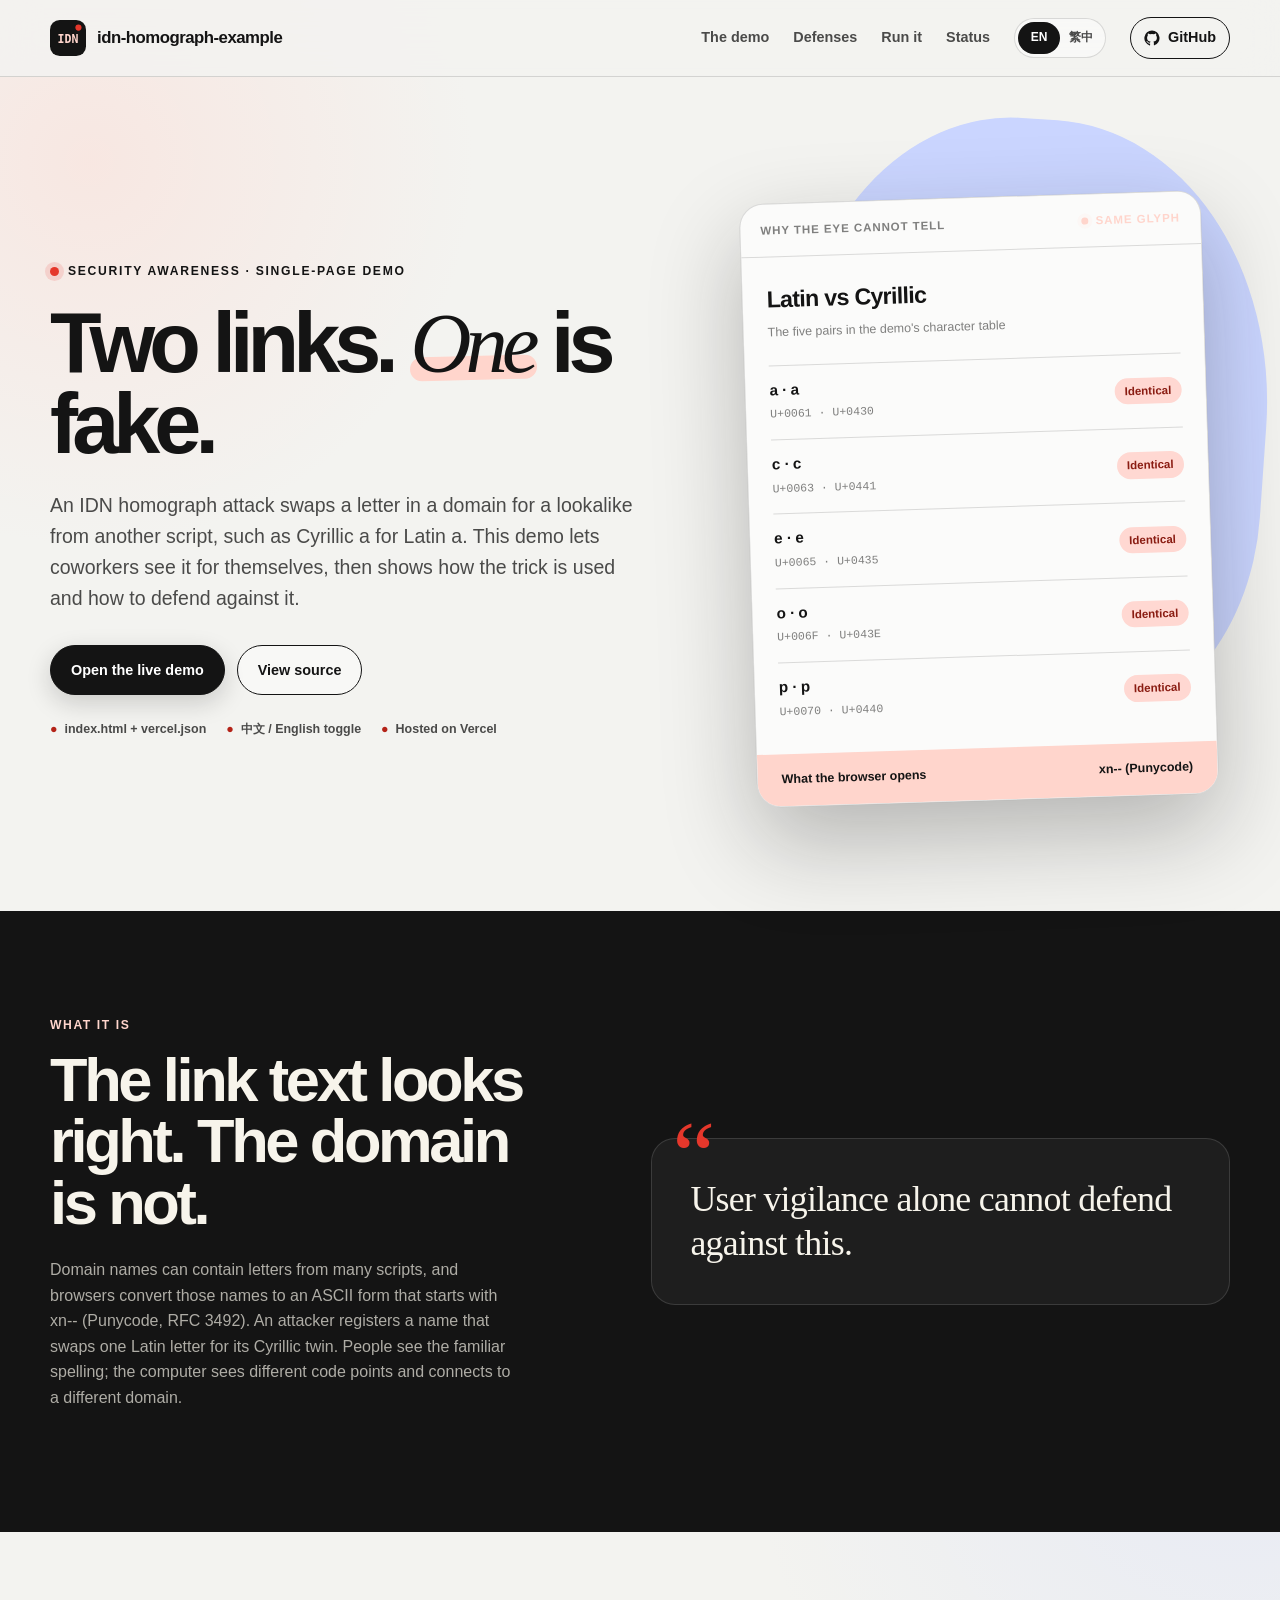
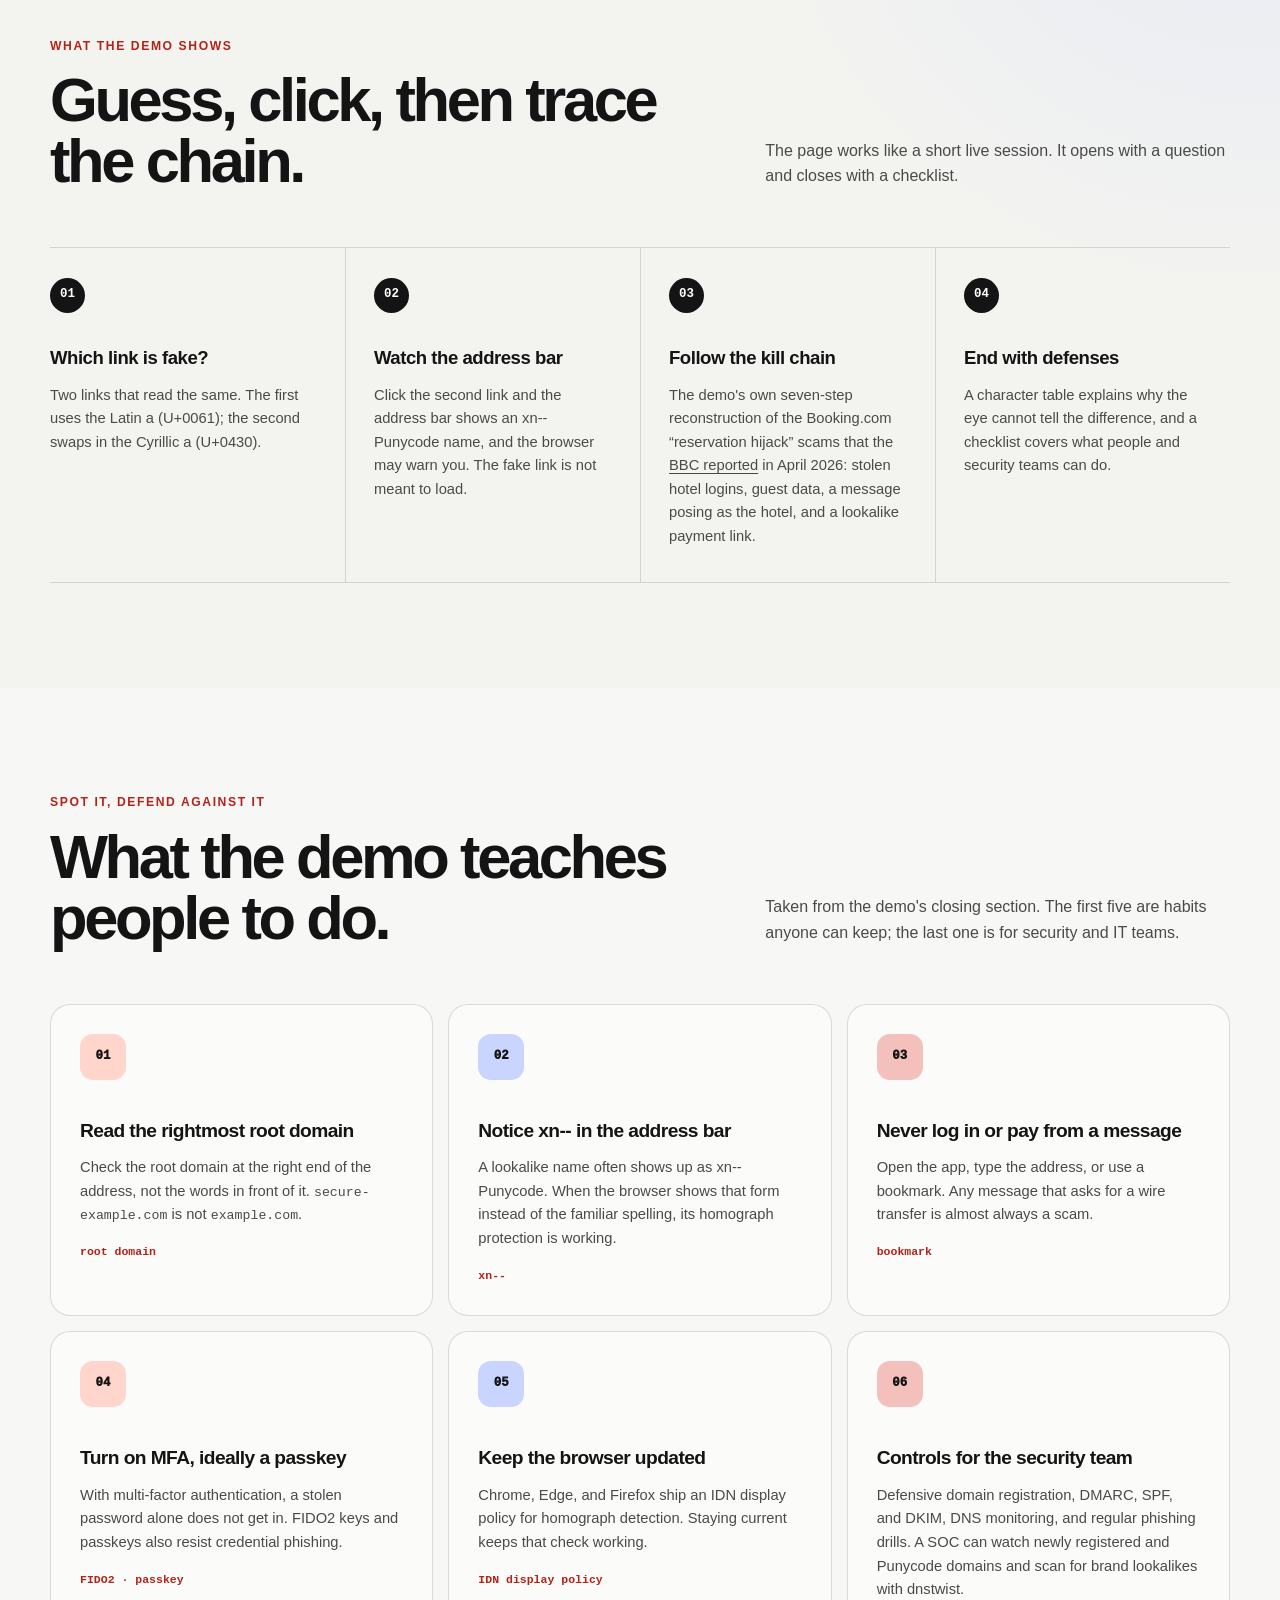
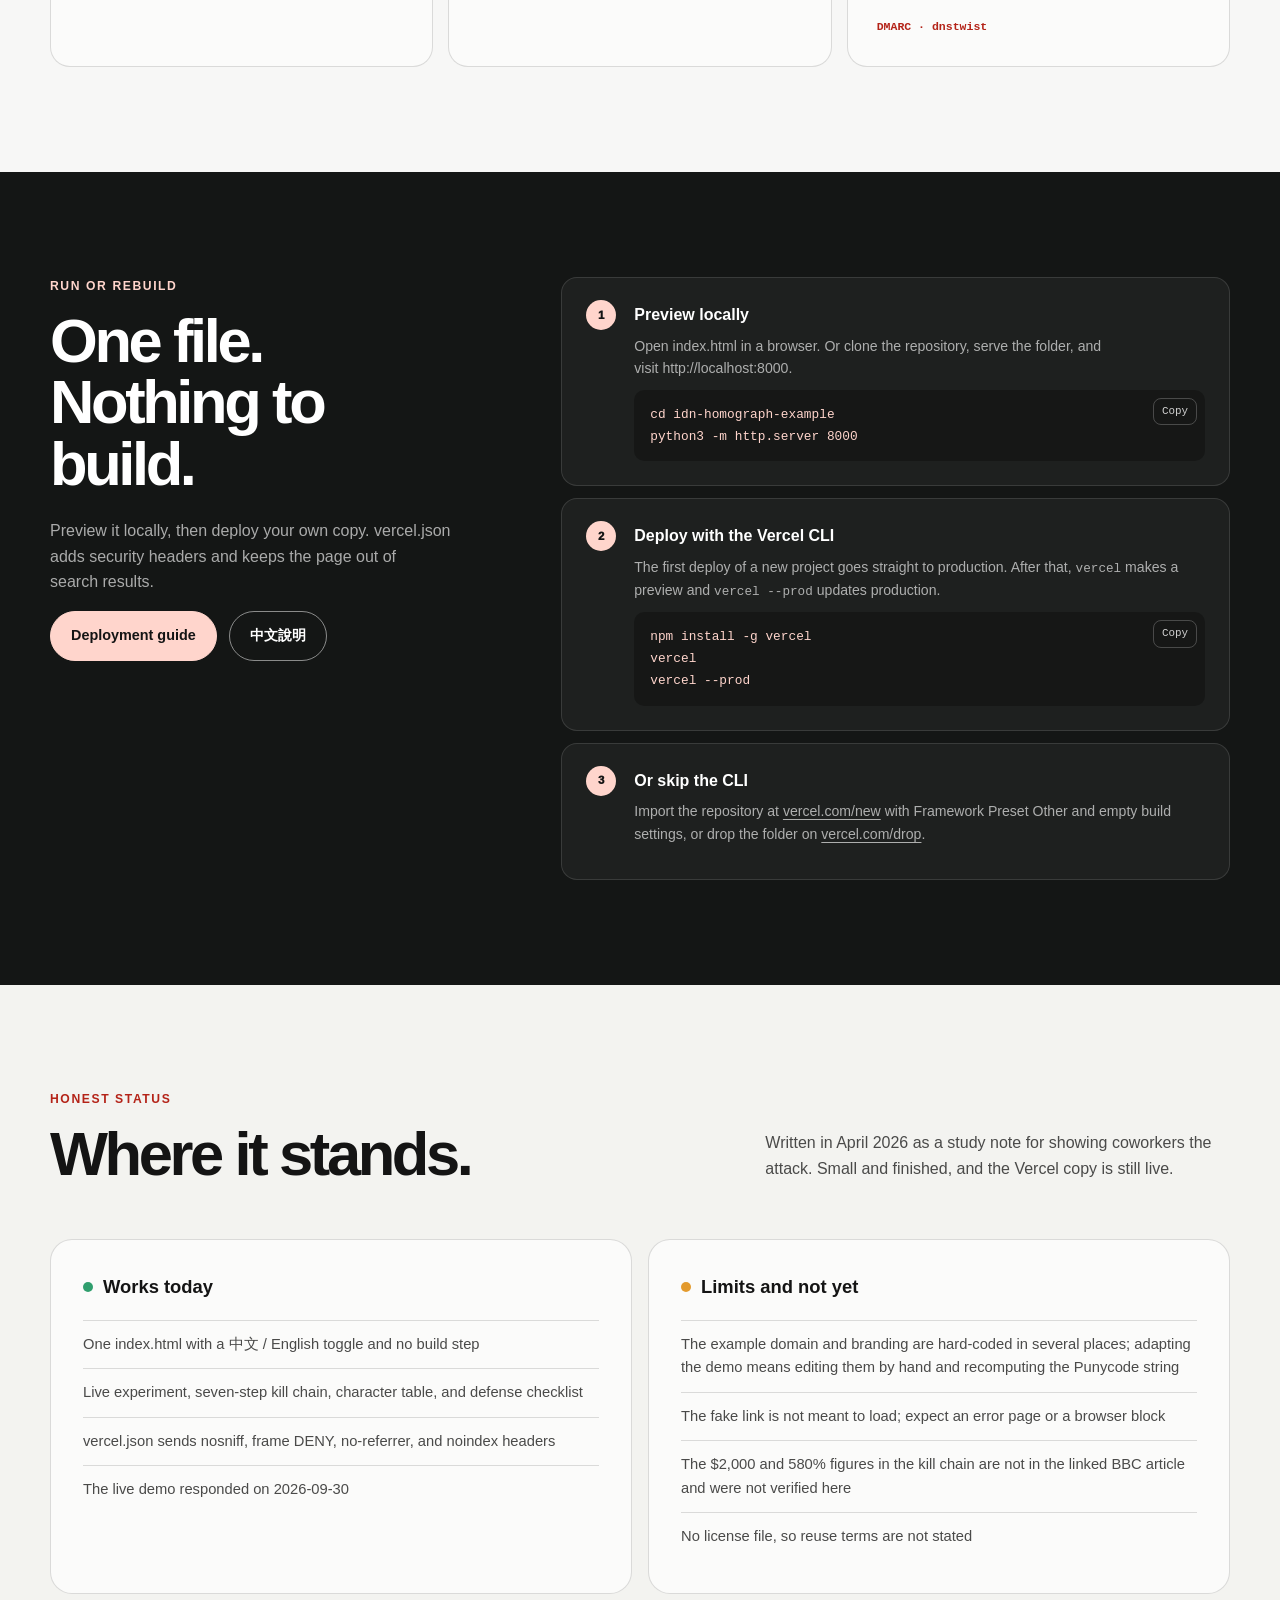
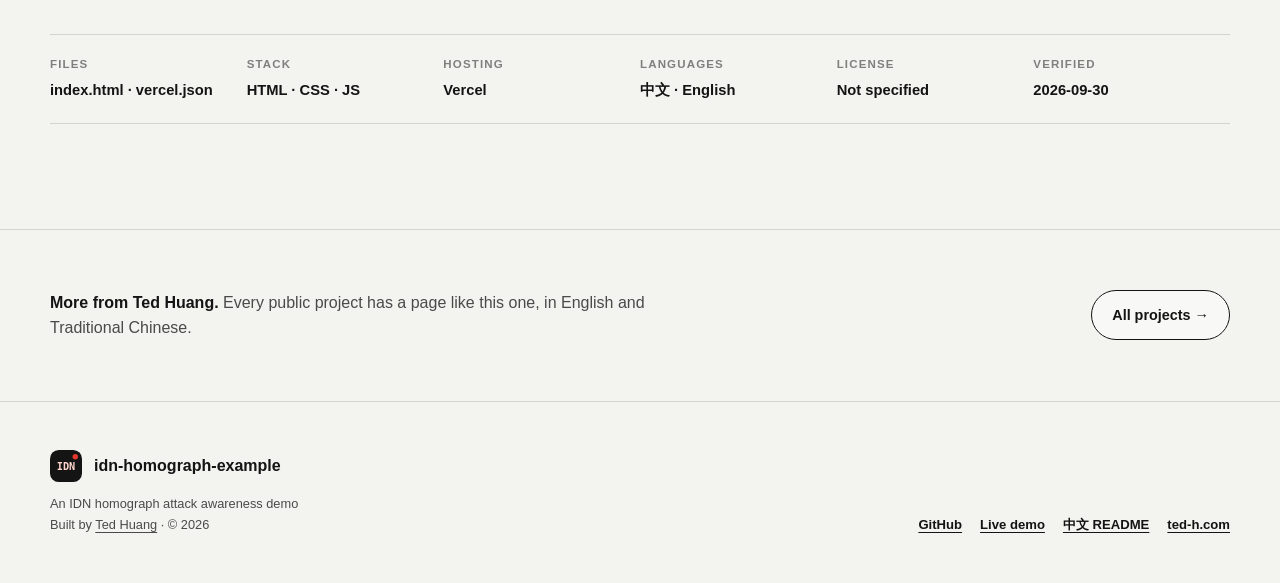
==== commit cc70ecb9: "Polish the Chinese copy and re-render the project page - site/page.json: clearer Chinese section tit" ====
--- a/site/index.html
+++ b/site/index.html
@@ -38,7 +38,7 @@
 <section class="hero" id="top"><div class="hero-copy"><div class="eyebrow"><span class="lang-en">Security awareness · Single-page demo</span><span class="lang-zh" lang="zh-Hant">資安宣導 · 單頁 demo</span></div><h1 class="lang-en">Two links. <em>One</em> is fake.</h1><h1 class="lang-zh" lang="zh-Hant">兩個連結，<em>一個</em>是假的。</h1><p class="lang-en">An IDN homograph attack swaps a letter in a domain for a lookalike from another script, such as Cyrillic а for Latin a. This demo lets coworkers see it for themselves, then shows how the trick is used and how to defend against it.</p><p class="lang-zh" lang="zh-Hant">IDN 同形異義字攻擊，是把網域裡的字母換成其他文字裡長得一模一樣的字母，例如用西里爾字母 а 取代拉丁字母 a。這個 demo 讓同事親眼看一次，再說明攻擊者怎麼利用、又該怎麼防。</p><div class="button-row"><a class="button button-primary" href="https://project-9ogsa.vercel.app"><span class="lang-en">Open the live demo</span><span class="lang-zh" lang="zh-Hant">開啟線上 demo</span></a><a class="button button-secondary" href="https://github.com/teddashh/idn-homograph-example"><span class="lang-en">View source</span><span class="lang-zh" lang="zh-Hant">查看原始碼</span></a></div><div class="hero-notes"><span>index.html + vercel.json</span><span class="lang-en">中文 / English toggle</span><span class="lang-zh" lang="zh-Hant">中文 / English 切換</span><span class="lang-en">Hosted on Vercel</span><span class="lang-zh" lang="zh-Hant">部署在 Vercel</span></div></div><div class="visual-wrap"><div class="panel is-light"><div class="panel-top"><span><span class="lang-en">Why the eye cannot tell</span><span class="lang-zh" lang="zh-Hant">為什麼肉眼看不出來</span></span><span class="live-dot"><span class="lang-en">Same glyph</span><span class="lang-zh" lang="zh-Hant">同一個字形</span></span></div><div class="panel-body"><div class="lang-en report-title">Latin vs Cyrillic</div><div class="lang-zh report-title" lang="zh-Hant">拉丁字母 vs 西里爾字母</div><div class="panel-meta"><span class="lang-en">The five pairs in the demo&#x27;s character table</span><span class="lang-zh" lang="zh-Hant">demo 字元對照表裡的五組字母</span></div><div class="report-row"><span><strong>a  ·  а</strong><small>U+0061 · U+0430</small></span><span class="pill pill-critical"><span class="lang-en">Identical</span><span class="lang-zh" lang="zh-Hant">一模一樣</span></span></div><div class="report-row"><span><strong>c  ·  с</strong><small>U+0063 · U+0441</small></span><span class="pill pill-critical"><span class="lang-en">Identical</span><span class="lang-zh" lang="zh-Hant">一模一樣</span></span></div><div class="report-row"><span><strong>e  ·  е</strong><small>U+0065 · U+0435</small></span><span class="pill pill-critical"><span class="lang-en">Identical</span><span class="lang-zh" lang="zh-Hant">一模一樣</span></span></div><div class="report-row"><span><strong>o  ·  о</strong><small>U+006F · U+043E</small></span><span class="pill pill-critical"><span class="lang-en">Identical</span><span class="lang-zh" lang="zh-Hant">一模一樣</span></span></div><div class="report-row"><span><strong>p  ·  р</strong><small>U+0070 · U+0440</small></span><span class="pill pill-critical"><span class="lang-en">Identical</span><span class="lang-zh" lang="zh-Hant">一模一樣</span></span></div><div class="panel-footer"><span><span class="lang-en">What the browser opens</span><span class="lang-zh" lang="zh-Hant">瀏覽器實際連到</span></span><span><span>xn-- (Punycode)</span></span></div></div></div></div></section>
 <section class="band"><div class="section problem-grid"><div><div class="section-kicker"><span class="lang-en">What it is</span><span class="lang-zh" lang="zh-Hant">這是什麼攻擊</span></div><h2 class="lang-en">The link text looks right. The domain is not.</h2><h2 class="lang-zh" lang="zh-Hant">看起來一樣，網域卻不同。</h2><p class="lang-en">Domain names can contain letters from many scripts, and browsers convert those names to an ASCII form that starts with xn-- (Punycode, RFC 3492). An attacker registers a name that swaps one Latin letter for its Cyrillic twin. People see the familiar spelling; the computer sees different code points and connects to a different domain.</p><p class="lang-zh" lang="zh-Hant">網域名稱可以包含各種文字的字母，瀏覽器會把這類名稱轉成以 xn-- 開頭的 ASCII 形式（Punycode，RFC 3492）。攻擊者註冊一個把某個拉丁字母換成西里爾「雙胞胎」的網域：人眼看到的是熟悉的拼法，電腦看到的卻是不同的碼位，連到的也是另一個網域。</p></div><blockquote class="lang-en quote">User vigilance alone cannot defend against this.</blockquote><blockquote class="lang-zh quote" lang="zh-Hant">單純靠使用者警覺，幾乎不可能防禦。</blockquote></div></section>
 <section class="section" id="how"><div class="section-heading "><div><div class="section-kicker"><span class="lang-en">What the demo shows</span><span class="lang-zh" lang="zh-Hant">Demo 在教什麼</span></div><h2 class="lang-en">Guess, click, then trace the chain.</h2><h2 class="lang-zh" lang="zh-Hant">先猜，再點，最後看完整條攻擊鏈。</h2></div><p class="lang-en">The page works like a short live session. It opens with a question and closes with a checklist.</p><p class="lang-zh" lang="zh-Hant">整個頁面就像一堂簡短的現場課：從一個問題開始，用一份清單收尾。</p></div><div class="flow-grid n4"><article class="flow-card"><div class="flow-number">01</div><h3 class="lang-en">Which link is fake?</h3><h3 class="lang-zh" lang="zh-Hant">哪個連結是假的？</h3><p class="lang-en">Two links that read the same. The first uses the Latin a (U+0061); the second swaps in the Cyrillic а (U+0430).</p><p class="lang-zh" lang="zh-Hant">兩個看起來一樣的連結。第一個用的是拉丁字母 a（U+0061），第二個換成了西里爾字母 а（U+0430）。</p></article><article class="flow-card"><div class="flow-number">02</div><h3 class="lang-en">Watch the address bar</h3><h3 class="lang-zh" lang="zh-Hant">點下去看網址列</h3><p class="lang-en">Click the second link and the address bar shows an xn-- Punycode name, and the browser may warn you. The fake link is not meant to load.</p><p class="lang-zh" lang="zh-Hant">點第二個連結，網址列會出現 xn-- 開頭的 Punycode 名稱，瀏覽器也可能跳出警告。假連結本來就不會正常開啟。</p></article><article class="flow-card"><div class="flow-number">03</div><h3 class="lang-en">Follow the kill chain</h3><h3 class="lang-zh" lang="zh-Hant">走一遍攻擊鏈</h3><p class="lang-en">The demo&#x27;s own seven-step reconstruction of the Booking.com “reservation hijack” scams that the <a href="https://www.bbc.com/news/articles/cly00jnnxypo">BBC reported</a> in April 2026: stolen hotel logins, guest data, a message posing as the hotel, and a lookalike payment link.</p><p class="lang-zh" lang="zh-Hant">demo 自己整理的七步攻擊鏈，對應 <a href="https://www.bbc.com/news/articles/cly00jnnxypo">BBC 在 2026 年 4 月報導</a>的 Booking.com「訂房劫持」詐騙：飯店後台帳密被偷、房客資料外流、有人冒充飯店傳訊息，最後附上一個仿冒的付款連結。</p></article><article class="flow-card"><div class="flow-number">04</div><h3 class="lang-en">End with defenses</h3><h3 class="lang-zh" lang="zh-Hant">最後談防禦</h3><p class="lang-en">A character table explains why the eye cannot tell the difference, and a checklist covers what people and security teams can do.</p><p class="lang-zh" lang="zh-Hant">用字元對照表說明為什麼肉眼分不出來，再用一份清單整理個人與資安團隊各自能做的事。</p></article></div></section>
-<section class="tinted" id="features"><div class="section"><div class="section-heading "><div><div class="section-kicker"><span class="lang-en">Spot it, defend against it</span><span class="lang-zh" lang="zh-Hant">辨識與防禦</span></div><h2 class="lang-en">What the demo teaches people to do.</h2><h2 class="lang-zh" lang="zh-Hant">這個 demo 教大家做的事。</h2></div><p class="lang-en">Taken from the demo&#x27;s closing section. The first five are habits anyone can keep; the last one is for security and IT teams.</p><p class="lang-zh" lang="zh-Hant">整理自 demo 的最後一段。前五項是每個人都做得到的習慣，最後一項是給資安與 IT 團隊的。</p></div><div class="card-grid"><article class="card"><div class="card-icon">01</div><h3 class="lang-en">Read the rightmost root domain</h3><h3 class="lang-zh" lang="zh-Hant">看網址最右邊的根網域</h3><p class="lang-en">Check the root domain at the right end of the address, not the words in front of it. <code>secure-example.com</code> is not <code>example.com</code>.</p><p class="lang-zh" lang="zh-Hant">檢查網址最右邊的根網域，不要被前面那串字騙了。<code>secure-example.com</code> 不是 <code>example.com</code>。</p><span class="tag">root domain</span></article><article class="card"><div class="card-icon">02</div><h3 class="lang-en">Notice xn-- in the address bar</h3><h3 class="lang-zh" lang="zh-Hant">注意網址列的 xn--</h3><p class="lang-en">A lookalike name often shows up as xn-- Punycode. When the browser shows that form instead of the familiar spelling, its homograph protection is working.</p><p class="lang-zh" lang="zh-Hant">仿冒網域常會以 xn-- 開頭的 Punycode 顯示。瀏覽器不顯示熟悉的拼法、改顯示這種形式，就代表它的同形字防護正在運作。</p><span class="tag">xn--</span></article><article class="card"><div class="card-icon">03</div><h3 class="lang-en">Never log in or pay from a message</h3><h3 class="lang-zh" lang="zh-Hant">不從訊息裡的連結登入或付款</h3><p class="lang-en">Open the app, type the address, or use a bookmark. Any message that asks for a wire transfer is almost always a scam.</p><p class="lang-zh" lang="zh-Hant">自己打開 App、手動輸入網址，或用書籤。任何要求銀行轉帳的訊息，幾乎都是詐騙。</p><span class="tag">bookmark</span></article><article class="card"><div class="card-icon">04</div><h3 class="lang-en">Turn on MFA, ideally a passkey</h3><h3 class="lang-zh" lang="zh-Hant">啟用 MFA，最好用 passkey</h3><p class="lang-en">With multi-factor authentication, a stolen password alone does not get in. FIDO2 keys and passkeys also resist credential phishing.</p><p class="lang-zh" lang="zh-Hant">有了多因素驗證，只偷到密碼也登不進去。FIDO2 金鑰與 passkey 還能抵擋憑證釣魚。</p><span class="tag">FIDO2 · passkey</span></article><article class="card"><div class="card-icon">05</div><h3 class="lang-en">Keep the browser updated</h3><h3 class="lang-zh" lang="zh-Hant">保持瀏覽器更新</h3><p class="lang-en">Chrome, Edge, and Firefox ship an IDN display policy for homograph detection. Staying current keeps that check working.</p><p class="lang-zh" lang="zh-Hant">Chrome、Edge、Firefox 都內建 IDN 顯示政策來偵測同形字，保持更新，這道檢查才會持續有效。</p><span class="tag">IDN display policy</span></article><article class="card"><div class="card-icon">06</div><h3 class="lang-en">Controls for the security team</h3><h3 class="lang-zh" lang="zh-Hant">資安團隊的控管</h3><p class="lang-en">Defensive domain registration, DMARC, SPF, and DKIM, DNS monitoring, and regular phishing drills. A SOC can watch newly registered and Punycode domains and scan for brand lookalikes with dnstwist.</p><p class="lang-zh" lang="zh-Hant">防禦性註冊網域、DMARC / SPF / DKIM、DNS 監控與定期釣魚演練。SOC 可以監控新註冊的網域與 Punycode 網域，並用 dnstwist 掃描仿冒自家品牌的變體。</p><span class="tag">DMARC · dnstwist</span></article></div></div></section>
+<section class="tinted" id="features"><div class="section"><div class="section-heading "><div><div class="section-kicker"><span class="lang-en">Spot it, defend against it</span><span class="lang-zh" lang="zh-Hant">辨識與防禦</span></div><h2 class="lang-en">What the demo teaches people to do.</h2><h2 class="lang-zh" lang="zh-Hant">這個 demo 要教的事。</h2></div><p class="lang-en">Taken from the demo&#x27;s closing section. The first five are habits anyone can keep; the last one is for security and IT teams.</p><p class="lang-zh" lang="zh-Hant">整理自 demo 的最後一段。前五項是每個人都做得到的習慣，最後一項是給資安與 IT 團隊的。</p></div><div class="card-grid"><article class="card"><div class="card-icon">01</div><h3 class="lang-en">Read the rightmost root domain</h3><h3 class="lang-zh" lang="zh-Hant">看網址最右邊的根網域</h3><p class="lang-en">Check the root domain at the right end of the address, not the words in front of it. <code>secure-example.com</code> is not <code>example.com</code>.</p><p class="lang-zh" lang="zh-Hant">檢查網址最右邊的根網域，不要被前面那串字騙了。<code>secure-example.com</code> 不是 <code>example.com</code>。</p><span class="tag">root domain</span></article><article class="card"><div class="card-icon">02</div><h3 class="lang-en">Notice xn-- in the address bar</h3><h3 class="lang-zh" lang="zh-Hant">注意網址列的 xn--</h3><p class="lang-en">A lookalike name often shows up as xn-- Punycode. When the browser shows that form instead of the familiar spelling, its homograph protection is working.</p><p class="lang-zh" lang="zh-Hant">仿冒網域常會以 xn-- 開頭的 Punycode 顯示。瀏覽器不顯示熟悉的拼法、改顯示這種形式，就代表它的同形字防護正在運作。</p><span class="tag">xn--</span></article><article class="card"><div class="card-icon">03</div><h3 class="lang-en">Never log in or pay from a message</h3><h3 class="lang-zh" lang="zh-Hant">不從訊息裡的連結登入或付款</h3><p class="lang-en">Open the app, type the address, or use a bookmark. Any message that asks for a wire transfer is almost always a scam.</p><p class="lang-zh" lang="zh-Hant">自己打開 App、手動輸入網址，或用書籤。任何要求銀行轉帳的訊息，幾乎都是詐騙。</p><span class="tag">bookmark</span></article><article class="card"><div class="card-icon">04</div><h3 class="lang-en">Turn on MFA, ideally a passkey</h3><h3 class="lang-zh" lang="zh-Hant">啟用 MFA，最好用 passkey</h3><p class="lang-en">With multi-factor authentication, a stolen password alone does not get in. FIDO2 keys and passkeys also resist credential phishing.</p><p class="lang-zh" lang="zh-Hant">有了多因素驗證，只偷到密碼也登不進去。FIDO2 金鑰與 passkey 還能抵擋帳密釣魚。</p><span class="tag">FIDO2 · passkey</span></article><article class="card"><div class="card-icon">05</div><h3 class="lang-en">Keep the browser updated</h3><h3 class="lang-zh" lang="zh-Hant">保持瀏覽器更新</h3><p class="lang-en">Chrome, Edge, and Firefox ship an IDN display policy for homograph detection. Staying current keeps that check working.</p><p class="lang-zh" lang="zh-Hant">Chrome、Edge、Firefox 都內建 IDN 顯示政策來偵測同形字，保持更新，這道檢查才會持續有效。</p><span class="tag">IDN display policy</span></article><article class="card"><div class="card-icon">06</div><h3 class="lang-en">Controls for the security team</h3><h3 class="lang-zh" lang="zh-Hant">資安團隊的控管</h3><p class="lang-en">Defensive domain registration, DMARC, SPF, and DKIM, DNS monitoring, and regular phishing drills. A SOC can watch newly registered and Punycode domains and scan for brand lookalikes with dnstwist.</p><p class="lang-zh" lang="zh-Hant">防禦性註冊網域、DMARC / SPF / DKIM、DNS 監控與定期釣魚演練。SOC 可以監控新註冊的網域與 Punycode 網域，並用 dnstwist 掃描仿冒自家品牌的變體。</p><span class="tag">DMARC · dnstwist</span></article></div></div></section>
 <section class="dark-band" id="start"><div class="section qs-grid"><div><div class="section-kicker"><span class="lang-en">Run or rebuild</span><span class="lang-zh" lang="zh-Hant">執行與重建</span></div><h2 class="lang-en">One file. Nothing to build.</h2><h2 class="lang-zh" lang="zh-Hant">一個檔案，不用建置。</h2><p class="lang-en">Preview it locally, then deploy your own copy. vercel.json adds security headers and keeps the page out of search results.</p><p class="lang-zh" lang="zh-Hant">先在本機預覽，再部署自己的版本。vercel.json 會加上安全標頭，並讓頁面不被搜尋引擎收錄。</p><div class="button-row"><a class="button button-primary" href="https://github.com/teddashh/idn-homograph-example/blob/main/README.md"><span class="lang-en">Deployment guide</span><span class="lang-zh" lang="zh-Hant">部署說明（英文）</span></a><a class="button button-secondary" href="https://github.com/teddashh/idn-homograph-example/blob/main/README.zh-TW.md"><span class="lang-en">中文說明</span><span class="lang-zh" lang="zh-Hant">部署說明（中文）</span></a></div></div><div class="steps"><article class="step"><h3 class="lang-en">Preview locally</h3><h3 class="lang-zh" lang="zh-Hant">本機預覽</h3><p class="lang-en">Open index.html in a browser. Or clone the repository, serve the folder, and visit http://localhost:8000.</p><p class="lang-zh" lang="zh-Hant">直接用瀏覽器開啟 index.html；或 clone repo 後在資料夾裡啟動本機伺服器，再開 http://localhost:8000。</p><div class="code-wrap"><pre class="code" id="code-1">cd idn-homograph-example
 python3 -m http.server 8000</pre><button class="copy" type="button" data-copy="code-1"><span class="idle"><span class="lang-en">Copy</span><span class="lang-zh" lang="zh-Hant">複製</span></span><span class="done"><span class="lang-en">Copied</span><span class="lang-zh" lang="zh-Hant">已複製</span></span></button></div></article><article class="step"><h3 class="lang-en">Deploy with the Vercel CLI</h3><h3 class="lang-zh" lang="zh-Hant">用 Vercel CLI 部署</h3><p class="lang-en">The first deploy of a new project goes straight to production. After that, <code>vercel</code> makes a preview and <code>vercel --prod</code> updates production.</p><p class="lang-zh" lang="zh-Hant">新專案第一次部署會直接上正式環境；之後執行 <code>vercel</code> 只會產生預覽版，要更新正式版請用 <code>vercel --prod</code>。</p><div class="code-wrap"><pre class="code" id="code-2">npm install -g vercel
 vercel
--- a/site/styles.css
+++ b/site/styles.css
@@ -47,13 +47,19 @@
 
 html[data-lang="zh"] body { line-height: 1.75; }
 
-/* Keep Chinese headings from splitting a word across lines: break at
-   punctuation and spaces, and only fall back to any point if it cannot fit. */
+/* Keep Chinese headings and quotes from splitting a word across lines: break at
+   spaces, punctuation, and the word boundaries app.js marks, balance the
+   lines, and only fall back to any point if a single word cannot fit. */
 html[data-lang="zh"] h1,
-html[data-lang="zh"] h2 {
+html[data-lang="zh"] h2,
+html[data-lang="zh"] .quote {
   word-break: keep-all;
   overflow-wrap: anywhere;
-}
+  text-wrap: balance;
+}
+
+/* Keep a lone character or word off the last line of body copy. */
+p, li { text-wrap: pretty; }
 
 a {
   color: inherit;
@@ -245,7 +251,7 @@
 }
 
 .hero-copy h1.lang-zh {
-  font-size: clamp(2.8rem, 5.4vw, 5.2rem);
+  font-size: clamp(2.6rem, 4.7vw, 4.5rem);
   line-height: 1.08;
   letter-spacing: -0.04em;
 }
@@ -1116,6 +1122,9 @@
   align-items: start;
 }
 
+/* let long code lines scroll inside their block instead of widening the grid */
+.qs-grid > * { min-width: 0; }
+
 .dark-band h2 { margin-bottom: 24px; }
 
 .dark-band p { color: color-mix(in srgb, #ffffff 64%, transparent); }
@@ -1135,6 +1144,7 @@
 
 .steps {
   display: grid;
+  grid-template-columns: minmax(0, 1fr);
   gap: 12px;
   counter-reset: setup;
 }
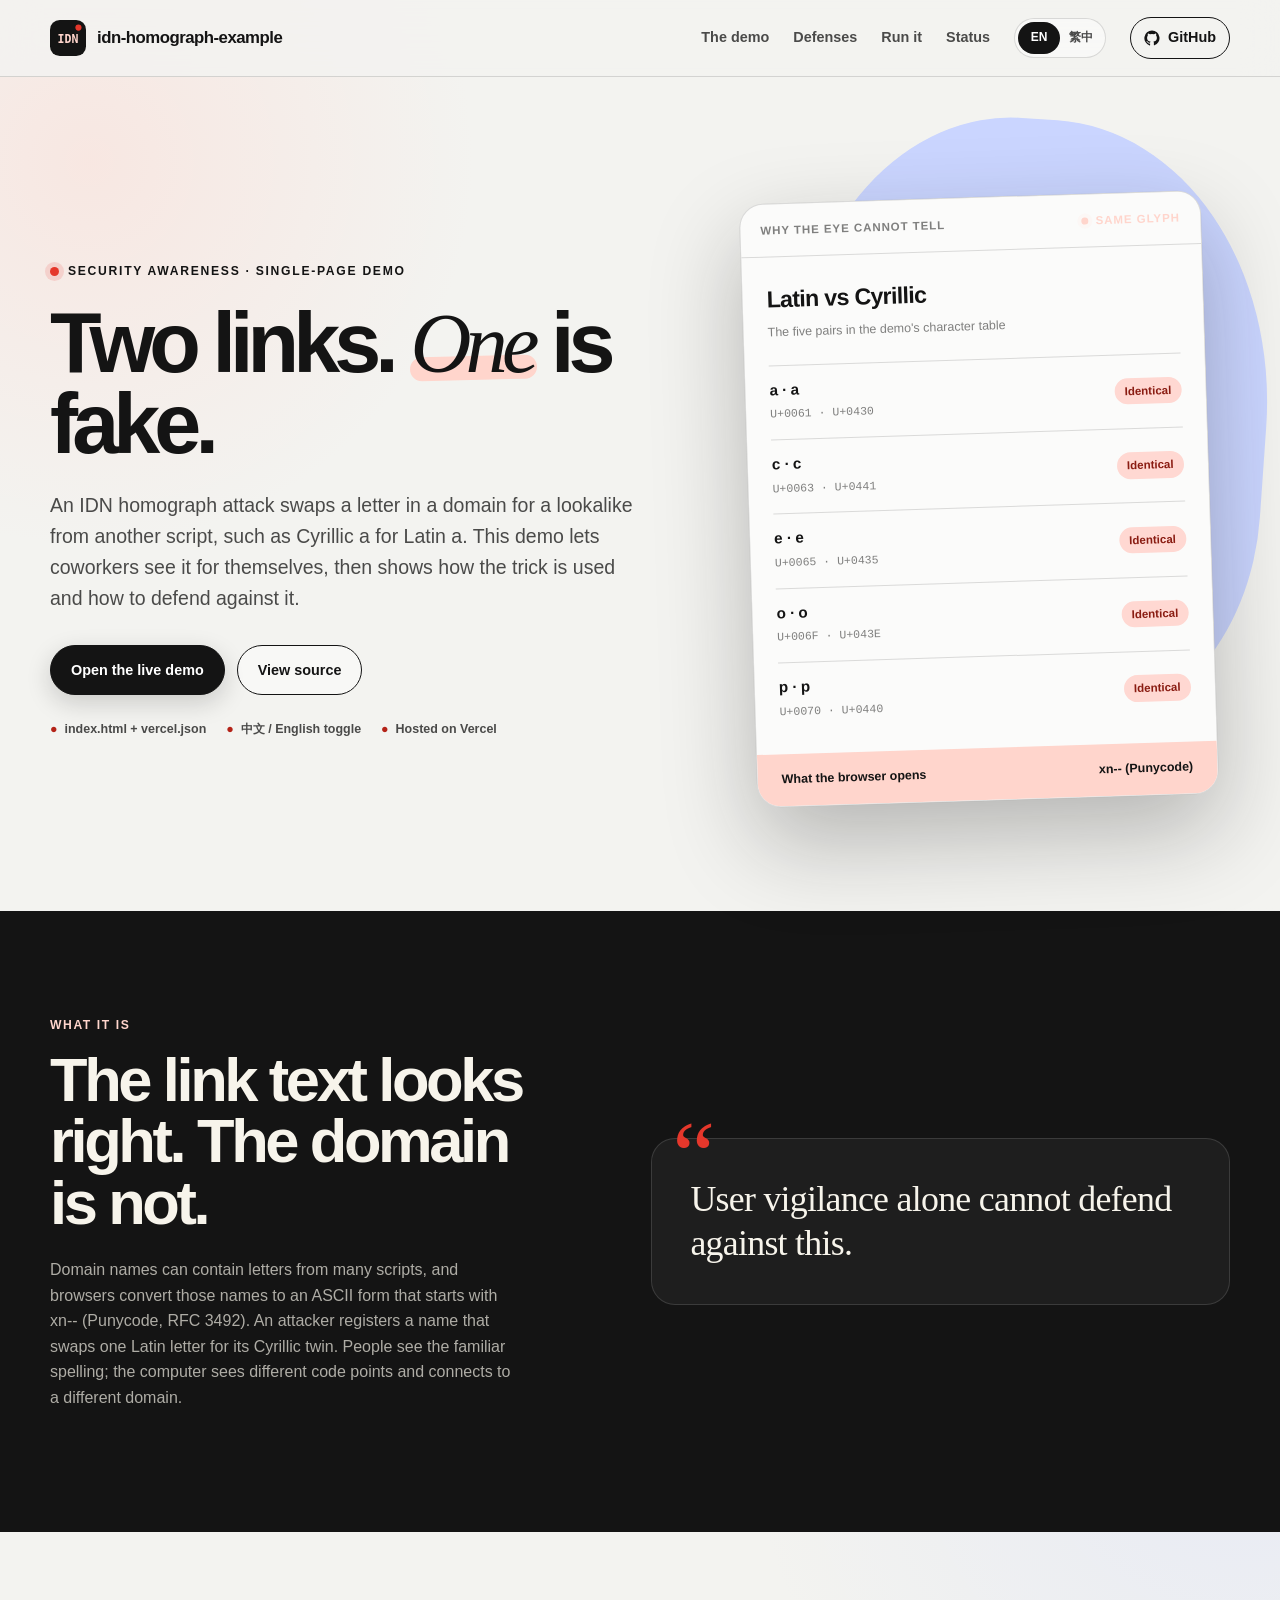
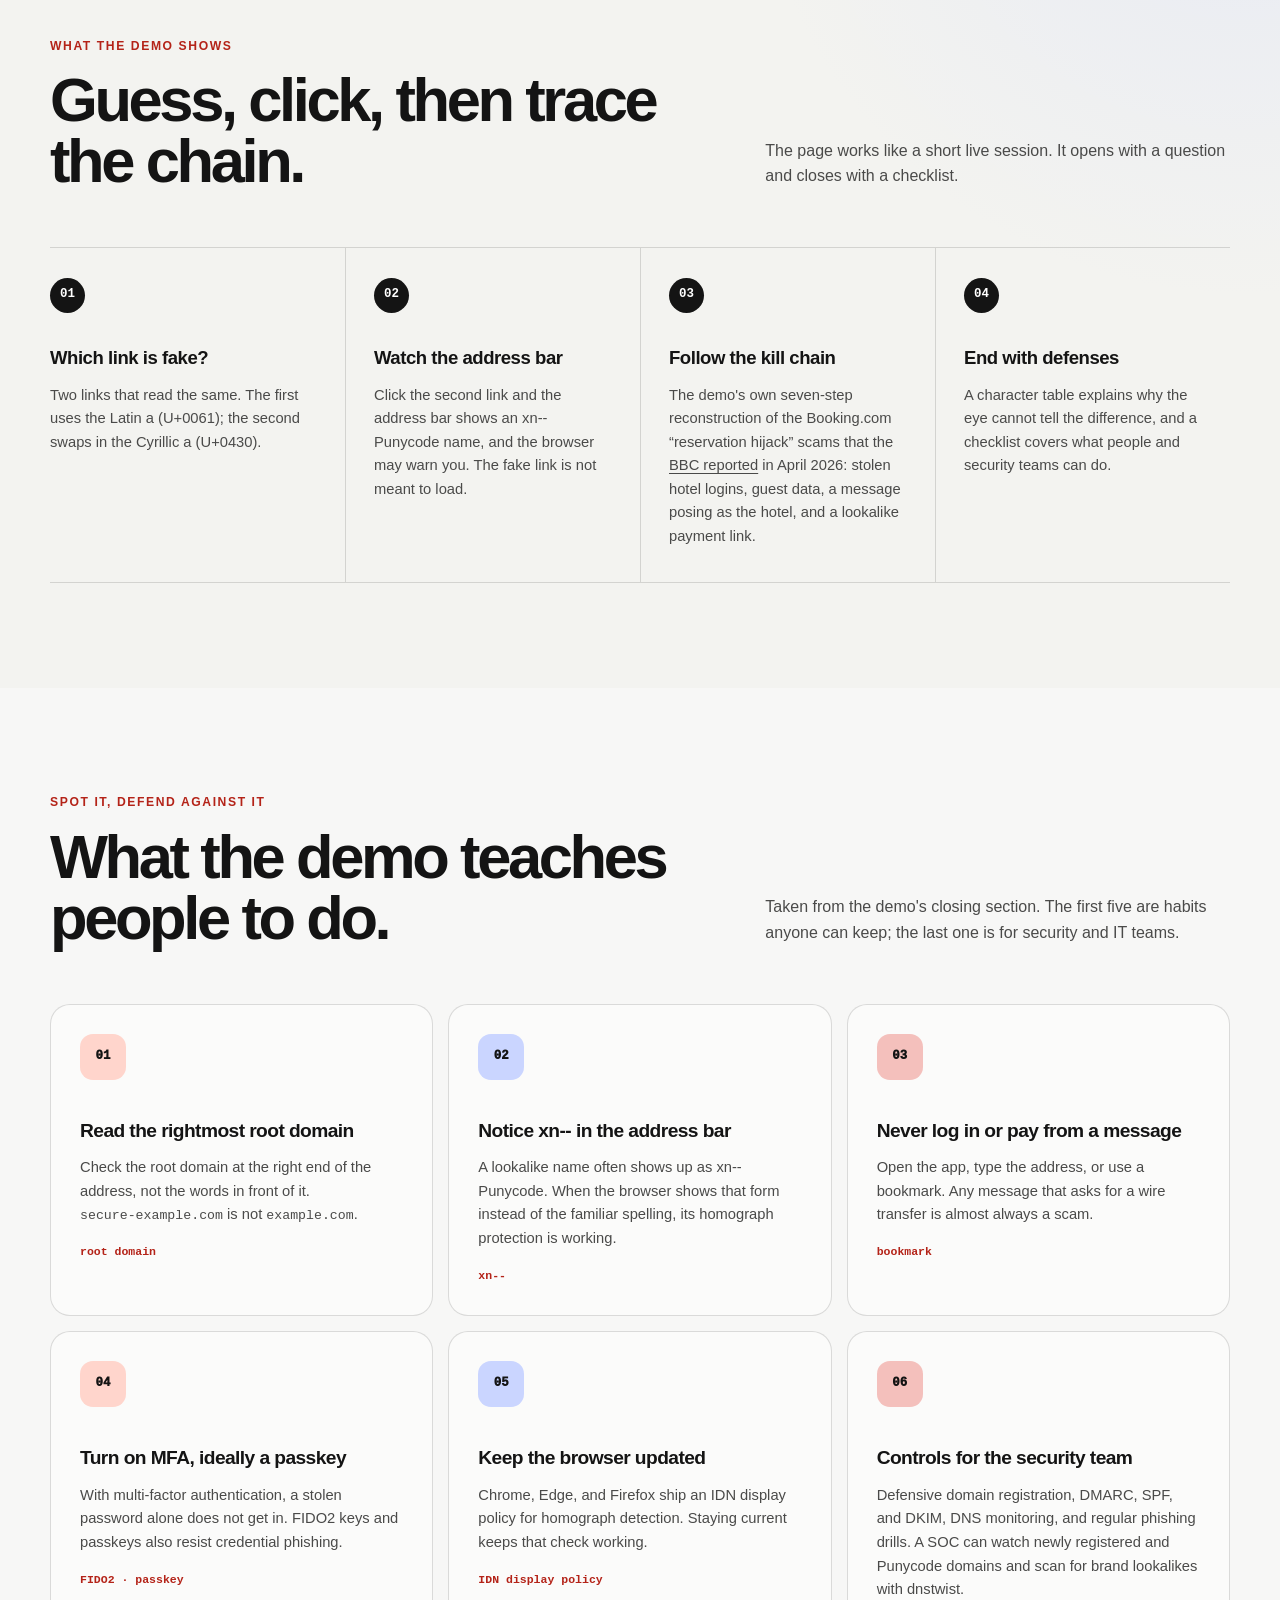
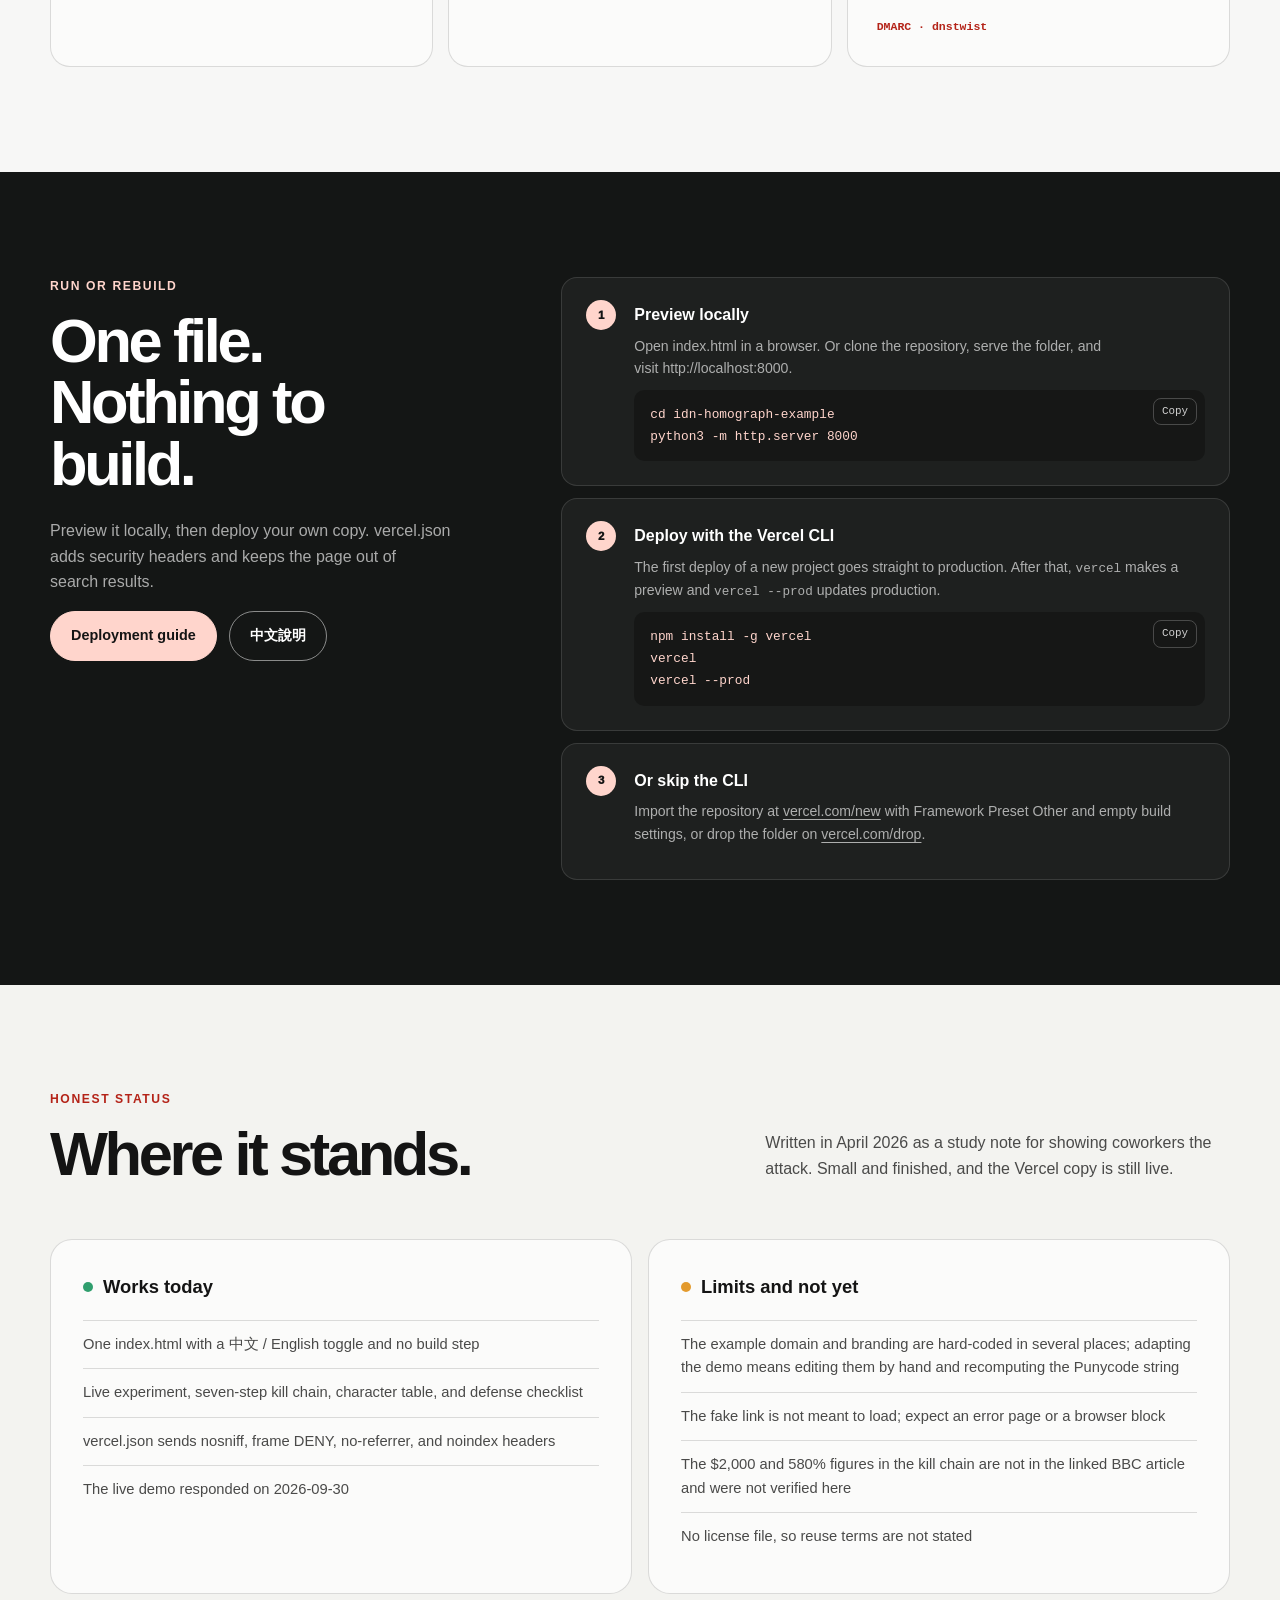
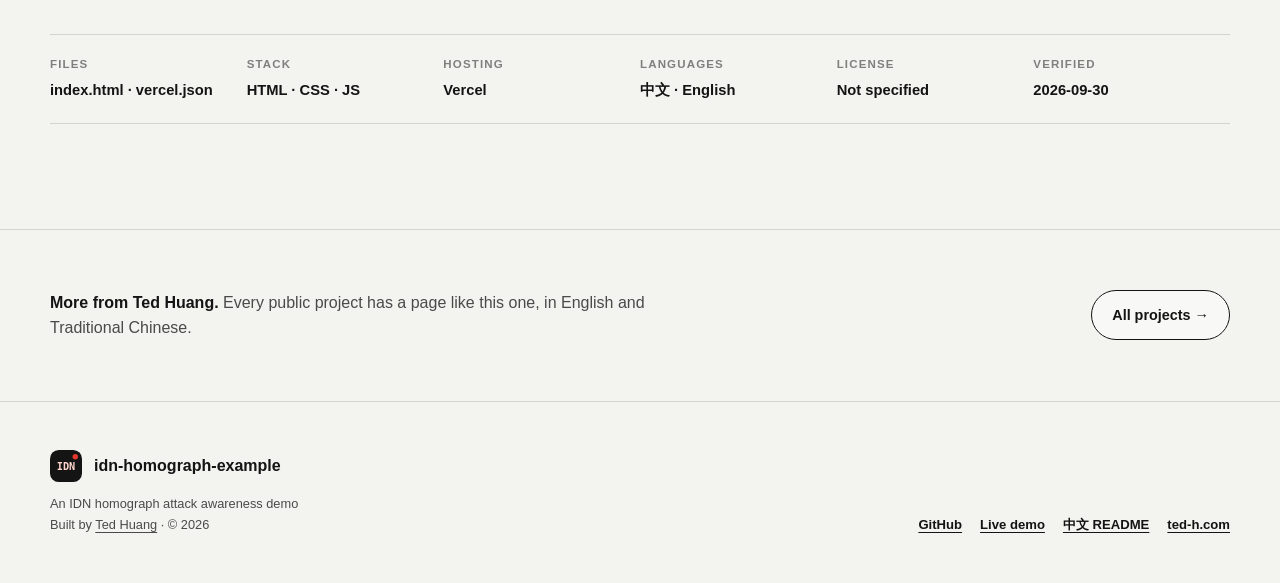
==== commit 290749b1: "Re-render the project page with the current page kit - Short inline commands and names (for example " ====
--- a/site/index.html
+++ b/site/index.html
@@ -31,16 +31,16 @@
 <nav class="site-nav" id="site-navigation" aria-label="Primary">
 <a href="#how"><span class="lang-en">The demo</span><span class="lang-zh" lang="zh-Hant">Demo 內容</span></a><a href="#features"><span class="lang-en">Defenses</span><span class="lang-zh" lang="zh-Hant">怎麼防</span></a><a href="#start"><span class="lang-en">Run it</span><span class="lang-zh" lang="zh-Hant">執行</span></a><a href="#status"><span class="lang-en">Status</span><span class="lang-zh" lang="zh-Hant">目前狀態</span></a>
 <div class="language-switch" role="group" aria-label="Language / 語言"><button type="button" data-language="en" aria-pressed="true">EN</button><button type="button" data-language="zh" aria-pressed="false">繁中</button></div>
-<a class="github-link" href="https://github.com/teddashh/idn-homograph-example"><svg viewBox="0 0 24 24" aria-hidden="true"><path fill="currentColor" d="M12 .7a11.5 11.5 0 0 0-3.64 22.4c.58.1.79-.25.79-.56v-2.24c-3.22.7-3.9-1.37-3.9-1.37-.52-1.34-1.28-1.7-1.28-1.7-1.05-.72.08-.7.08-.7 1.16.08 1.77 1.19 1.77 1.19 1.03 1.77 2.7 1.26 3.36.96.1-.75.4-1.26.73-1.55-2.57-.29-5.28-1.29-5.28-5.69 0-1.26.45-2.28 1.19-3.09-.12-.29-.52-1.46.11-3.05 0 0 .97-.31 3.16 1.18a10.96 10.96 0 0 1 5.76 0c2.2-1.49 3.16-1.18 3.16-1.18.63 1.59.23 2.76.11 3.05.74.81 1.19 1.83 1.19 3.09 0 4.42-2.72 5.39-5.3 5.68.42.36.79 1.07.79 2.16v3.21c0 .31.21.67.8.56A11.5 11.5 0 0 0 12 .7Z"/></svg><span>GitHub</span></a>
+<a class="github-link" href="https://github.com/teddashh/idn-homograph-example"><svg viewBox="0 0 24 24" aria-hidden="true"><path fill="currentColor" d="M12 .7a11.5 11.5 0 0 0-3.64 22.4c.58.1.79-.25.79-.56v-2.24c-3.22.7-3.9-1.37-3.9-1.37-.52-1.34-1.28-1.7-1.28-1.7-1.05-.72.08-.7.08-.7 1.16.08 1.77 1.19 1.77 1.19 1.03 1.77 2.7 1.26 3.36 .96 .1-.75.4-1.26.73-1.55-2.57-.29-5.28-1.29-5.28-5.69 0-1.26.45-2.28 1.19-3.09-.12-.29-.52-1.46.11-3.05 0 0 .97-.31 3.16 1.18a10.96 10.96 0 0 1 5.76 0c2.2-1.49 3.16-1.18 3.16-1.18.63 1.59.23 2.76.11 3.05 .74 .81 1.19 1.83 1.19 3.09 0 4.42-2.72 5.39-5.3 5.68 .42 .36.79 1.07.79 2.16v3.21c0 .31.21 .67 .8.56A11.5 11.5 0 0 0 12 .7Z"/></svg><span>GitHub</span></a>
 </nav>
 </div></header>
 <main id="main">
 <section class="hero" id="top"><div class="hero-copy"><div class="eyebrow"><span class="lang-en">Security awareness · Single-page demo</span><span class="lang-zh" lang="zh-Hant">資安宣導 · 單頁 demo</span></div><h1 class="lang-en">Two links. <em>One</em> is fake.</h1><h1 class="lang-zh" lang="zh-Hant">兩個連結，<em>一個</em>是假的。</h1><p class="lang-en">An IDN homograph attack swaps a letter in a domain for a lookalike from another script, such as Cyrillic а for Latin a. This demo lets coworkers see it for themselves, then shows how the trick is used and how to defend against it.</p><p class="lang-zh" lang="zh-Hant">IDN 同形異義字攻擊，是把網域裡的字母換成其他文字裡長得一模一樣的字母，例如用西里爾字母 а 取代拉丁字母 a。這個 demo 讓同事親眼看一次，再說明攻擊者怎麼利用、又該怎麼防。</p><div class="button-row"><a class="button button-primary" href="https://project-9ogsa.vercel.app"><span class="lang-en">Open the live demo</span><span class="lang-zh" lang="zh-Hant">開啟線上 demo</span></a><a class="button button-secondary" href="https://github.com/teddashh/idn-homograph-example"><span class="lang-en">View source</span><span class="lang-zh" lang="zh-Hant">查看原始碼</span></a></div><div class="hero-notes"><span>index.html + vercel.json</span><span class="lang-en">中文 / English toggle</span><span class="lang-zh" lang="zh-Hant">中文 / English 切換</span><span class="lang-en">Hosted on Vercel</span><span class="lang-zh" lang="zh-Hant">部署在 Vercel</span></div></div><div class="visual-wrap"><div class="panel is-light"><div class="panel-top"><span><span class="lang-en">Why the eye cannot tell</span><span class="lang-zh" lang="zh-Hant">為什麼肉眼看不出來</span></span><span class="live-dot"><span class="lang-en">Same glyph</span><span class="lang-zh" lang="zh-Hant">同一個字形</span></span></div><div class="panel-body"><div class="lang-en report-title">Latin vs Cyrillic</div><div class="lang-zh report-title" lang="zh-Hant">拉丁字母 vs 西里爾字母</div><div class="panel-meta"><span class="lang-en">The five pairs in the demo&#x27;s character table</span><span class="lang-zh" lang="zh-Hant">demo 字元對照表裡的五組字母</span></div><div class="report-row"><span><strong>a  ·  а</strong><small>U+0061 · U+0430</small></span><span class="pill pill-critical"><span class="lang-en">Identical</span><span class="lang-zh" lang="zh-Hant">一模一樣</span></span></div><div class="report-row"><span><strong>c  ·  с</strong><small>U+0063 · U+0441</small></span><span class="pill pill-critical"><span class="lang-en">Identical</span><span class="lang-zh" lang="zh-Hant">一模一樣</span></span></div><div class="report-row"><span><strong>e  ·  е</strong><small>U+0065 · U+0435</small></span><span class="pill pill-critical"><span class="lang-en">Identical</span><span class="lang-zh" lang="zh-Hant">一模一樣</span></span></div><div class="report-row"><span><strong>o  ·  о</strong><small>U+006F · U+043E</small></span><span class="pill pill-critical"><span class="lang-en">Identical</span><span class="lang-zh" lang="zh-Hant">一模一樣</span></span></div><div class="report-row"><span><strong>p  ·  р</strong><small>U+0070 · U+0440</small></span><span class="pill pill-critical"><span class="lang-en">Identical</span><span class="lang-zh" lang="zh-Hant">一模一樣</span></span></div><div class="panel-footer"><span><span class="lang-en">What the browser opens</span><span class="lang-zh" lang="zh-Hant">瀏覽器實際連到</span></span><span><span>xn-- (Punycode)</span></span></div></div></div></div></section>
 <section class="band"><div class="section problem-grid"><div><div class="section-kicker"><span class="lang-en">What it is</span><span class="lang-zh" lang="zh-Hant">這是什麼攻擊</span></div><h2 class="lang-en">The link text looks right. The domain is not.</h2><h2 class="lang-zh" lang="zh-Hant">看起來一樣，網域卻不同。</h2><p class="lang-en">Domain names can contain letters from many scripts, and browsers convert those names to an ASCII form that starts with xn-- (Punycode, RFC 3492). An attacker registers a name that swaps one Latin letter for its Cyrillic twin. People see the familiar spelling; the computer sees different code points and connects to a different domain.</p><p class="lang-zh" lang="zh-Hant">網域名稱可以包含各種文字的字母，瀏覽器會把這類名稱轉成以 xn-- 開頭的 ASCII 形式（Punycode，RFC 3492）。攻擊者註冊一個把某個拉丁字母換成西里爾「雙胞胎」的網域：人眼看到的是熟悉的拼法，電腦看到的卻是不同的碼位，連到的也是另一個網域。</p></div><blockquote class="lang-en quote">User vigilance alone cannot defend against this.</blockquote><blockquote class="lang-zh quote" lang="zh-Hant">單純靠使用者警覺，幾乎不可能防禦。</blockquote></div></section>
 <section class="section" id="how"><div class="section-heading "><div><div class="section-kicker"><span class="lang-en">What the demo shows</span><span class="lang-zh" lang="zh-Hant">Demo 在教什麼</span></div><h2 class="lang-en">Guess, click, then trace the chain.</h2><h2 class="lang-zh" lang="zh-Hant">先猜，再點，最後看完整條攻擊鏈。</h2></div><p class="lang-en">The page works like a short live session. It opens with a question and closes with a checklist.</p><p class="lang-zh" lang="zh-Hant">整個頁面就像一堂簡短的現場課：從一個問題開始，用一份清單收尾。</p></div><div class="flow-grid n4"><article class="flow-card"><div class="flow-number">01</div><h3 class="lang-en">Which link is fake?</h3><h3 class="lang-zh" lang="zh-Hant">哪個連結是假的？</h3><p class="lang-en">Two links that read the same. The first uses the Latin a (U+0061); the second swaps in the Cyrillic а (U+0430).</p><p class="lang-zh" lang="zh-Hant">兩個看起來一樣的連結。第一個用的是拉丁字母 a（U+0061），第二個換成了西里爾字母 а（U+0430）。</p></article><article class="flow-card"><div class="flow-number">02</div><h3 class="lang-en">Watch the address bar</h3><h3 class="lang-zh" lang="zh-Hant">點下去看網址列</h3><p class="lang-en">Click the second link and the address bar shows an xn-- Punycode name, and the browser may warn you. The fake link is not meant to load.</p><p class="lang-zh" lang="zh-Hant">點第二個連結，網址列會出現 xn-- 開頭的 Punycode 名稱，瀏覽器也可能跳出警告。假連結本來就不會正常開啟。</p></article><article class="flow-card"><div class="flow-number">03</div><h3 class="lang-en">Follow the kill chain</h3><h3 class="lang-zh" lang="zh-Hant">走一遍攻擊鏈</h3><p class="lang-en">The demo&#x27;s own seven-step reconstruction of the Booking.com “reservation hijack” scams that the <a href="https://www.bbc.com/news/articles/cly00jnnxypo">BBC reported</a> in April 2026: stolen hotel logins, guest data, a message posing as the hotel, and a lookalike payment link.</p><p class="lang-zh" lang="zh-Hant">demo 自己整理的七步攻擊鏈，對應 <a href="https://www.bbc.com/news/articles/cly00jnnxypo">BBC 在 2026 年 4 月報導</a>的 Booking.com「訂房劫持」詐騙：飯店後台帳密被偷、房客資料外流、有人冒充飯店傳訊息，最後附上一個仿冒的付款連結。</p></article><article class="flow-card"><div class="flow-number">04</div><h3 class="lang-en">End with defenses</h3><h3 class="lang-zh" lang="zh-Hant">最後談防禦</h3><p class="lang-en">A character table explains why the eye cannot tell the difference, and a checklist covers what people and security teams can do.</p><p class="lang-zh" lang="zh-Hant">用字元對照表說明為什麼肉眼分不出來，再用一份清單整理個人與資安團隊各自能做的事。</p></article></div></section>
-<section class="tinted" id="features"><div class="section"><div class="section-heading "><div><div class="section-kicker"><span class="lang-en">Spot it, defend against it</span><span class="lang-zh" lang="zh-Hant">辨識與防禦</span></div><h2 class="lang-en">What the demo teaches people to do.</h2><h2 class="lang-zh" lang="zh-Hant">這個 demo 要教的事。</h2></div><p class="lang-en">Taken from the demo&#x27;s closing section. The first five are habits anyone can keep; the last one is for security and IT teams.</p><p class="lang-zh" lang="zh-Hant">整理自 demo 的最後一段。前五項是每個人都做得到的習慣，最後一項是給資安與 IT 團隊的。</p></div><div class="card-grid"><article class="card"><div class="card-icon">01</div><h3 class="lang-en">Read the rightmost root domain</h3><h3 class="lang-zh" lang="zh-Hant">看網址最右邊的根網域</h3><p class="lang-en">Check the root domain at the right end of the address, not the words in front of it. <code>secure-example.com</code> is not <code>example.com</code>.</p><p class="lang-zh" lang="zh-Hant">檢查網址最右邊的根網域，不要被前面那串字騙了。<code>secure-example.com</code> 不是 <code>example.com</code>。</p><span class="tag">root domain</span></article><article class="card"><div class="card-icon">02</div><h3 class="lang-en">Notice xn-- in the address bar</h3><h3 class="lang-zh" lang="zh-Hant">注意網址列的 xn--</h3><p class="lang-en">A lookalike name often shows up as xn-- Punycode. When the browser shows that form instead of the familiar spelling, its homograph protection is working.</p><p class="lang-zh" lang="zh-Hant">仿冒網域常會以 xn-- 開頭的 Punycode 顯示。瀏覽器不顯示熟悉的拼法、改顯示這種形式，就代表它的同形字防護正在運作。</p><span class="tag">xn--</span></article><article class="card"><div class="card-icon">03</div><h3 class="lang-en">Never log in or pay from a message</h3><h3 class="lang-zh" lang="zh-Hant">不從訊息裡的連結登入或付款</h3><p class="lang-en">Open the app, type the address, or use a bookmark. Any message that asks for a wire transfer is almost always a scam.</p><p class="lang-zh" lang="zh-Hant">自己打開 App、手動輸入網址，或用書籤。任何要求銀行轉帳的訊息，幾乎都是詐騙。</p><span class="tag">bookmark</span></article><article class="card"><div class="card-icon">04</div><h3 class="lang-en">Turn on MFA, ideally a passkey</h3><h3 class="lang-zh" lang="zh-Hant">啟用 MFA，最好用 passkey</h3><p class="lang-en">With multi-factor authentication, a stolen password alone does not get in. FIDO2 keys and passkeys also resist credential phishing.</p><p class="lang-zh" lang="zh-Hant">有了多因素驗證，只偷到密碼也登不進去。FIDO2 金鑰與 passkey 還能抵擋帳密釣魚。</p><span class="tag">FIDO2 · passkey</span></article><article class="card"><div class="card-icon">05</div><h3 class="lang-en">Keep the browser updated</h3><h3 class="lang-zh" lang="zh-Hant">保持瀏覽器更新</h3><p class="lang-en">Chrome, Edge, and Firefox ship an IDN display policy for homograph detection. Staying current keeps that check working.</p><p class="lang-zh" lang="zh-Hant">Chrome、Edge、Firefox 都內建 IDN 顯示政策來偵測同形字，保持更新，這道檢查才會持續有效。</p><span class="tag">IDN display policy</span></article><article class="card"><div class="card-icon">06</div><h3 class="lang-en">Controls for the security team</h3><h3 class="lang-zh" lang="zh-Hant">資安團隊的控管</h3><p class="lang-en">Defensive domain registration, DMARC, SPF, and DKIM, DNS monitoring, and regular phishing drills. A SOC can watch newly registered and Punycode domains and scan for brand lookalikes with dnstwist.</p><p class="lang-zh" lang="zh-Hant">防禦性註冊網域、DMARC / SPF / DKIM、DNS 監控與定期釣魚演練。SOC 可以監控新註冊的網域與 Punycode 網域，並用 dnstwist 掃描仿冒自家品牌的變體。</p><span class="tag">DMARC · dnstwist</span></article></div></div></section>
+<section class="tinted" id="features"><div class="section"><div class="section-heading "><div><div class="section-kicker"><span class="lang-en">Spot it, defend against it</span><span class="lang-zh" lang="zh-Hant">辨識與防禦</span></div><h2 class="lang-en">What the demo teaches people to do.</h2><h2 class="lang-zh" lang="zh-Hant">這個 demo 要教的事。</h2></div><p class="lang-en">Taken from the demo&#x27;s closing section. The first five are habits anyone can keep; the last one is for security and IT teams.</p><p class="lang-zh" lang="zh-Hant">整理自 demo 的最後一段。前五項是每個人都做得到的習慣，最後一項是給資安與 IT 團隊的。</p></div><div class="card-grid"><article class="card"><div class="card-icon">01</div><h3 class="lang-en">Read the rightmost root domain</h3><h3 class="lang-zh" lang="zh-Hant">看網址最右邊的根網域</h3><p class="lang-en">Check the root domain at the right end of the address, not the words in front of it. <code class="nowrap">secure-example.com</code> is not <code class="nowrap">example.com</code>.</p><p class="lang-zh" lang="zh-Hant">檢查網址最右邊的根網域，不要被前面那串字騙了。<code class="nowrap">secure-example.com</code> 不是 <code class="nowrap">example.com</code>。</p><span class="tag">root domain</span></article><article class="card"><div class="card-icon">02</div><h3 class="lang-en">Notice xn-- in the address bar</h3><h3 class="lang-zh" lang="zh-Hant">注意網址列的 xn--</h3><p class="lang-en">A lookalike name often shows up as xn-- Punycode. When the browser shows that form instead of the familiar spelling, its homograph protection is working.</p><p class="lang-zh" lang="zh-Hant">仿冒網域常會以 xn-- 開頭的 Punycode 顯示。瀏覽器不顯示熟悉的拼法、改顯示這種形式，就代表它的同形字防護正在運作。</p><span class="tag">xn--</span></article><article class="card"><div class="card-icon">03</div><h3 class="lang-en">Never log in or pay from a message</h3><h3 class="lang-zh" lang="zh-Hant">不從訊息裡的連結登入或付款</h3><p class="lang-en">Open the app, type the address, or use a bookmark. Any message that asks for a wire transfer is almost always a scam.</p><p class="lang-zh" lang="zh-Hant">自己打開 App、手動輸入網址，或用書籤。任何要求銀行轉帳的訊息，幾乎都是詐騙。</p><span class="tag">bookmark</span></article><article class="card"><div class="card-icon">04</div><h3 class="lang-en">Turn on MFA, ideally a passkey</h3><h3 class="lang-zh" lang="zh-Hant">啟用 MFA，最好用 passkey</h3><p class="lang-en">With multi-factor authentication, a stolen password alone does not get in. FIDO2 keys and passkeys also resist credential phishing.</p><p class="lang-zh" lang="zh-Hant">有了多因素驗證，只偷到密碼也登不進去。FIDO2 金鑰與 passkey 還能抵擋帳密釣魚。</p><span class="tag">FIDO2 · passkey</span></article><article class="card"><div class="card-icon">05</div><h3 class="lang-en">Keep the browser updated</h3><h3 class="lang-zh" lang="zh-Hant">保持瀏覽器更新</h3><p class="lang-en">Chrome, Edge, and Firefox ship an IDN display policy for homograph detection. Staying current keeps that check working.</p><p class="lang-zh" lang="zh-Hant">Chrome、Edge、Firefox 都內建 IDN 顯示政策來偵測同形字，保持更新，這道檢查才會持續有效。</p><span class="tag">IDN display policy</span></article><article class="card"><div class="card-icon">06</div><h3 class="lang-en">Controls for the security team</h3><h3 class="lang-zh" lang="zh-Hant">資安團隊的控管</h3><p class="lang-en">Defensive domain registration, DMARC, SPF, and DKIM, DNS monitoring, and regular phishing drills. A SOC can watch newly registered and Punycode domains and scan for brand lookalikes with dnstwist.</p><p class="lang-zh" lang="zh-Hant">防禦性註冊網域、DMARC / SPF / DKIM、DNS 監控與定期釣魚演練。SOC 可以監控新註冊的網域與 Punycode 網域，並用 dnstwist 掃描仿冒自家品牌的變體。</p><span class="tag">DMARC · dnstwist</span></article></div></div></section>
 <section class="dark-band" id="start"><div class="section qs-grid"><div><div class="section-kicker"><span class="lang-en">Run or rebuild</span><span class="lang-zh" lang="zh-Hant">執行與重建</span></div><h2 class="lang-en">One file. Nothing to build.</h2><h2 class="lang-zh" lang="zh-Hant">一個檔案，不用建置。</h2><p class="lang-en">Preview it locally, then deploy your own copy. vercel.json adds security headers and keeps the page out of search results.</p><p class="lang-zh" lang="zh-Hant">先在本機預覽，再部署自己的版本。vercel.json 會加上安全標頭，並讓頁面不被搜尋引擎收錄。</p><div class="button-row"><a class="button button-primary" href="https://github.com/teddashh/idn-homograph-example/blob/main/README.md"><span class="lang-en">Deployment guide</span><span class="lang-zh" lang="zh-Hant">部署說明（英文）</span></a><a class="button button-secondary" href="https://github.com/teddashh/idn-homograph-example/blob/main/README.zh-TW.md"><span class="lang-en">中文說明</span><span class="lang-zh" lang="zh-Hant">部署說明（中文）</span></a></div></div><div class="steps"><article class="step"><h3 class="lang-en">Preview locally</h3><h3 class="lang-zh" lang="zh-Hant">本機預覽</h3><p class="lang-en">Open index.html in a browser. Or clone the repository, serve the folder, and visit http://localhost:8000.</p><p class="lang-zh" lang="zh-Hant">直接用瀏覽器開啟 index.html；或 clone repo 後在資料夾裡啟動本機伺服器，再開 http://localhost:8000。</p><div class="code-wrap"><pre class="code" id="code-1">cd idn-homograph-example
-python3 -m http.server 8000</pre><button class="copy" type="button" data-copy="code-1"><span class="idle"><span class="lang-en">Copy</span><span class="lang-zh" lang="zh-Hant">複製</span></span><span class="done"><span class="lang-en">Copied</span><span class="lang-zh" lang="zh-Hant">已複製</span></span></button></div></article><article class="step"><h3 class="lang-en">Deploy with the Vercel CLI</h3><h3 class="lang-zh" lang="zh-Hant">用 Vercel CLI 部署</h3><p class="lang-en">The first deploy of a new project goes straight to production. After that, <code>vercel</code> makes a preview and <code>vercel --prod</code> updates production.</p><p class="lang-zh" lang="zh-Hant">新專案第一次部署會直接上正式環境；之後執行 <code>vercel</code> 只會產生預覽版，要更新正式版請用 <code>vercel --prod</code>。</p><div class="code-wrap"><pre class="code" id="code-2">npm install -g vercel
+python3 -m http.server 8000</pre><button class="copy" type="button" data-copy="code-1"><span class="idle"><span class="lang-en">Copy</span><span class="lang-zh" lang="zh-Hant">複製</span></span><span class="done"><span class="lang-en">Copied</span><span class="lang-zh" lang="zh-Hant">已複製</span></span></button></div></article><article class="step"><h3 class="lang-en">Deploy with the Vercel CLI</h3><h3 class="lang-zh" lang="zh-Hant">用 Vercel CLI 部署</h3><p class="lang-en">The first deploy of a new project goes straight to production. After that, <code class="nowrap">vercel</code> makes a preview and <code class="nowrap">vercel --prod</code> updates production.</p><p class="lang-zh" lang="zh-Hant">新專案第一次部署會直接上正式環境；之後執行 <code class="nowrap">vercel</code> 只會產生預覽版，要更新正式版請用 <code class="nowrap">vercel --prod</code>。</p><div class="code-wrap"><pre class="code" id="code-2">npm install -g vercel
 vercel
 vercel --prod</pre><button class="copy" type="button" data-copy="code-2"><span class="idle"><span class="lang-en">Copy</span><span class="lang-zh" lang="zh-Hant">複製</span></span><span class="done"><span class="lang-en">Copied</span><span class="lang-zh" lang="zh-Hant">已複製</span></span></button></div></article><article class="step"><h3 class="lang-en">Or skip the CLI</h3><h3 class="lang-zh" lang="zh-Hant">不想用 CLI</h3><p class="lang-en">Import the repository at <a href="https://vercel.com/new">vercel.com/new</a> with Framework Preset Other and empty build settings, or drop the folder on <a href="https://vercel.com/drop">vercel.com/drop</a>.</p><p class="lang-zh" lang="zh-Hant">在 <a href="https://vercel.com/new">vercel.com/new</a> 匯入 repo，Framework Preset 選 Other、建置設定留空；或直接把資料夾拖到 <a href="https://vercel.com/drop">vercel.com/drop</a>。</p></article></div></div></section>
 <section class="section" id="status"><div class="section-heading "><div><div class="section-kicker"><span class="lang-en">Honest status</span><span class="lang-zh" lang="zh-Hant">誠實的現況</span></div><h2 class="lang-en">Where it stands.</h2><h2 class="lang-zh" lang="zh-Hant">目前的樣子。</h2></div><p class="lang-en">Written in April 2026 as a study note for showing coworkers the attack. Small and finished, and the Vercel copy is still live.</p><p class="lang-zh" lang="zh-Hant">2026 年 4 月寫給同事看的學習筆記。規模小、內容已完成，Vercel 上的版本仍在線上。</p></div><div class="status-grid"><div class="status-col"><h3 class="lang-en">Works today</h3><h3 class="lang-zh" lang="zh-Hant">目前可用</h3><ul><li class="lang-en">One index.html with a 中文 / English toggle and no build step</li><li class="lang-zh" lang="zh-Hant">單一 index.html，可切換中文 / English，不需要建置</li><li class="lang-en">Live experiment, seven-step kill chain, character table, and defense checklist</li><li class="lang-zh" lang="zh-Hant">現場實驗、七步攻擊鏈、字元對照表與防禦清單</li><li class="lang-en">vercel.json sends nosniff, frame DENY, no-referrer, and noindex headers</li><li class="lang-zh" lang="zh-Hant">vercel.json 會送出 nosniff、禁止被嵌入框架（DENY）、no-referrer 與 noindex 標頭</li><li class="lang-en">The live demo responded on 2026-09-30</li><li class="lang-zh" lang="zh-Hant">2026-09-30 確認線上 demo 正常回應</li></ul></div><div class="status-col is-limits"><h3 class="lang-en">Limits and not yet</h3><h3 class="lang-zh" lang="zh-Hant">限制與尚未完成</h3><ul><li class="lang-en">The example domain and branding are hard-coded in several places; adapting the demo means editing them by hand and recomputing the Punycode string</li><li class="lang-zh" lang="zh-Hant">範例網域與品牌寫死在好幾個地方，要改成自己的版本，得手動修改，並重新計算 Punycode 字串</li><li class="lang-en">The fake link is not meant to load; expect an error page or a browser block</li><li class="lang-zh" lang="zh-Hant">假連結本來就不會正常開啟，會看到錯誤頁或被瀏覽器擋下</li><li class="lang-en">The $2,000 and 580% figures in the kill chain are not in the linked BBC article and were not verified here</li><li class="lang-zh" lang="zh-Hant">攻擊鏈裡的 2,000 美元與 580% 這兩個數字，不在所附的 BBC 文章裡，這裡也沒有查證</li><li class="lang-en">No license file, so reuse terms are not stated</li><li class="lang-zh" lang="zh-Hant">沒有授權檔，重複使用的條件沒有寫明</li></ul></div></div><dl class="facts"><div class="fact"><dt><span class="lang-en">Files</span><span class="lang-zh" lang="zh-Hant">檔案</span></dt><dd><span>index.html · vercel.json</span></dd></div><div class="fact"><dt><span class="lang-en">Stack</span><span class="lang-zh" lang="zh-Hant">技術</span></dt><dd><span>HTML · CSS · JS</span></dd></div><div class="fact"><dt><span class="lang-en">Hosting</span><span class="lang-zh" lang="zh-Hant">部署</span></dt><dd><span>Vercel</span></dd></div><div class="fact"><dt><span class="lang-en">Languages</span><span class="lang-zh" lang="zh-Hant">語言</span></dt><dd><span>中文 · English</span></dd></div><div class="fact"><dt><span class="lang-en">License</span><span class="lang-zh" lang="zh-Hant">授權</span></dt><dd><span class="lang-en">Not specified</span><span class="lang-zh" lang="zh-Hant">未指定</span></dd></div><div class="fact"><dt><span class="lang-en">Verified</span><span class="lang-zh" lang="zh-Hant">查核日期</span></dt><dd><span>2026-09-30</span></dd></div></dl></section>
--- a/site/styles.css
+++ b/site/styles.css
@@ -79,6 +79,8 @@
   font-family: var(--mono);
   font-size: 0.9em;
 }
+
+code.nowrap { white-space: nowrap; }
 
 .skip-link {
   position: fixed;
@@ -375,6 +377,9 @@
   letter-spacing: 0.08em;
   text-transform: uppercase;
 }
+
+/* a long file name in the panel title wraps instead of widening the hero */
+.panel-top > span:first-child { min-width: 0; overflow-wrap: anywhere; }
 
 .live-dot {
   display: inline-flex;
@@ -1327,7 +1332,8 @@
 
 .footer-inner {
   display: grid;
-  grid-template-columns: 1fr auto;
+  /* a long row of links wraps instead of squeezing the brand column */
+  grid-template-columns: minmax(16rem, 1fr) auto;
   align-items: end;
   gap: 30px;
   padding: 48px 0;
@@ -1395,7 +1401,7 @@
   .language-switch, .github-link { width: max-content; }
 
   .hero {
-    grid-template-columns: 1fr;
+    grid-template-columns: minmax(0, 1fr);
     padding-top: 76px;
   }
 
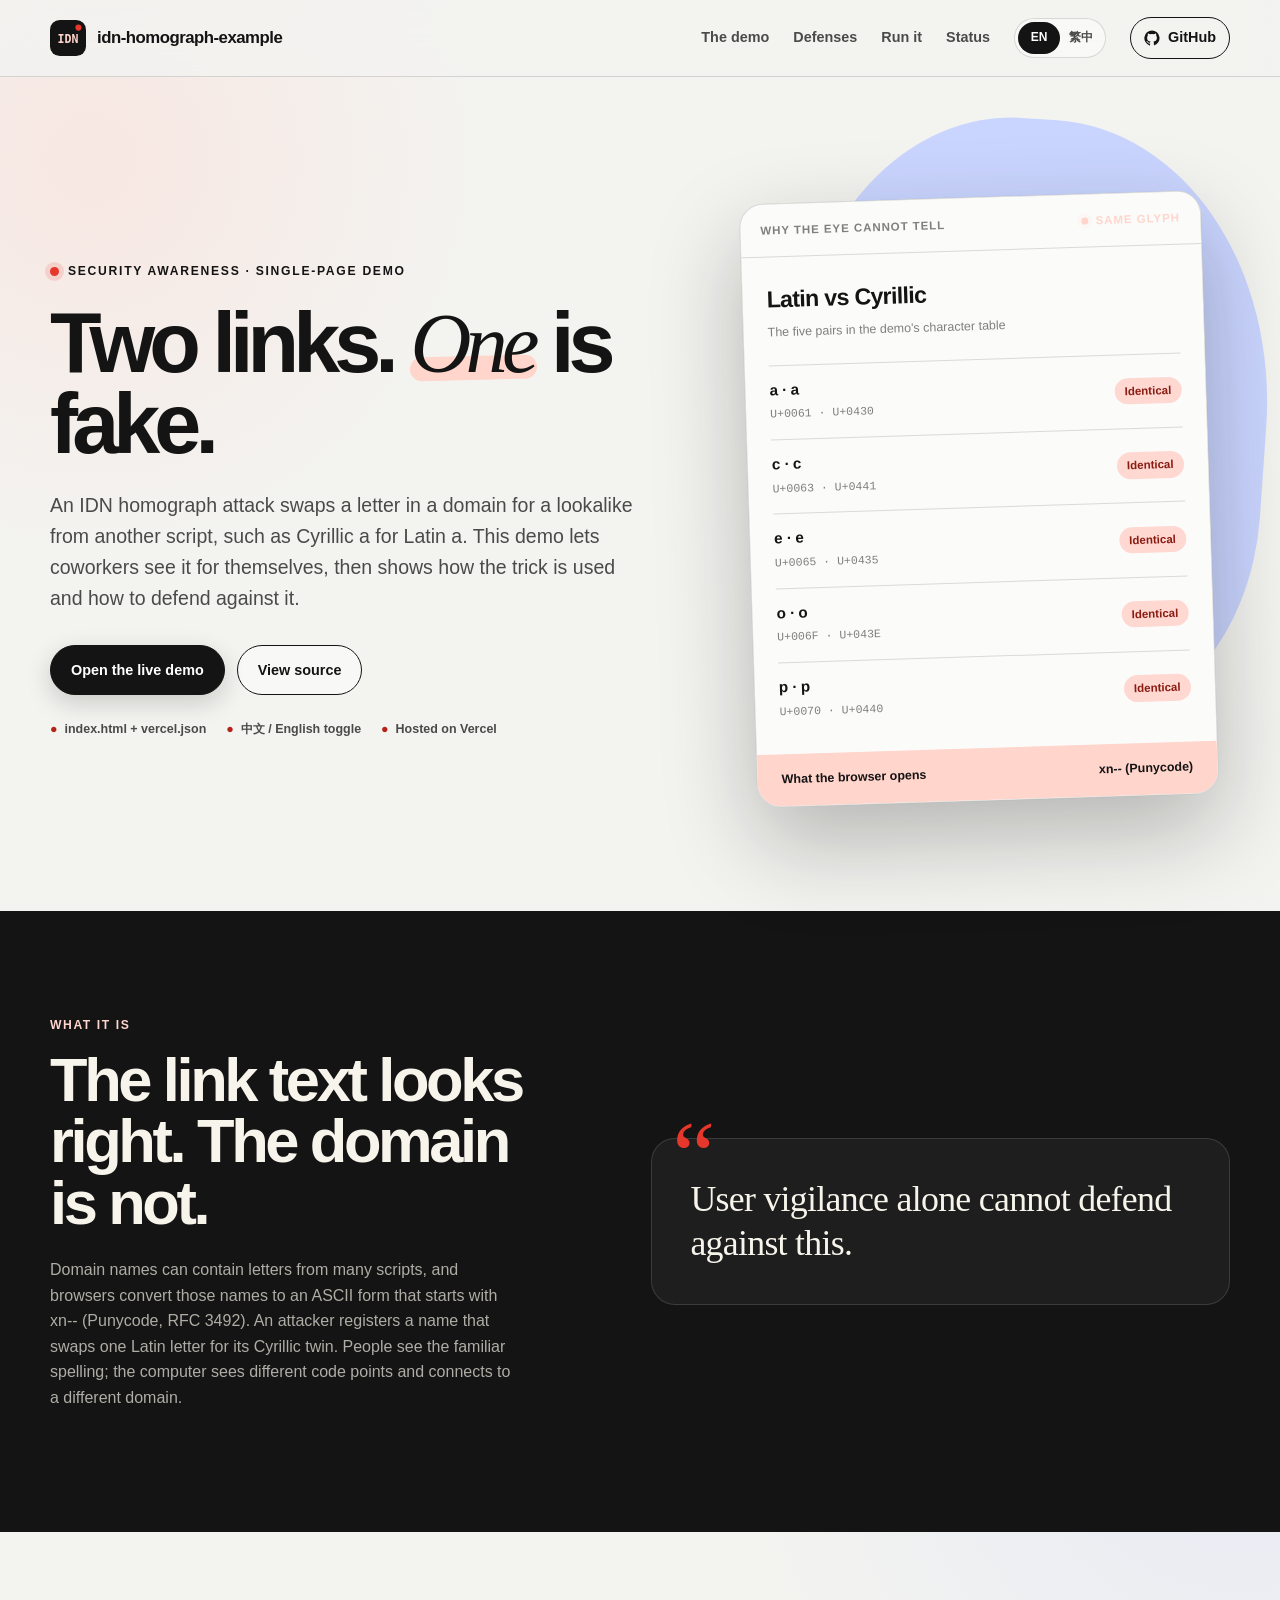
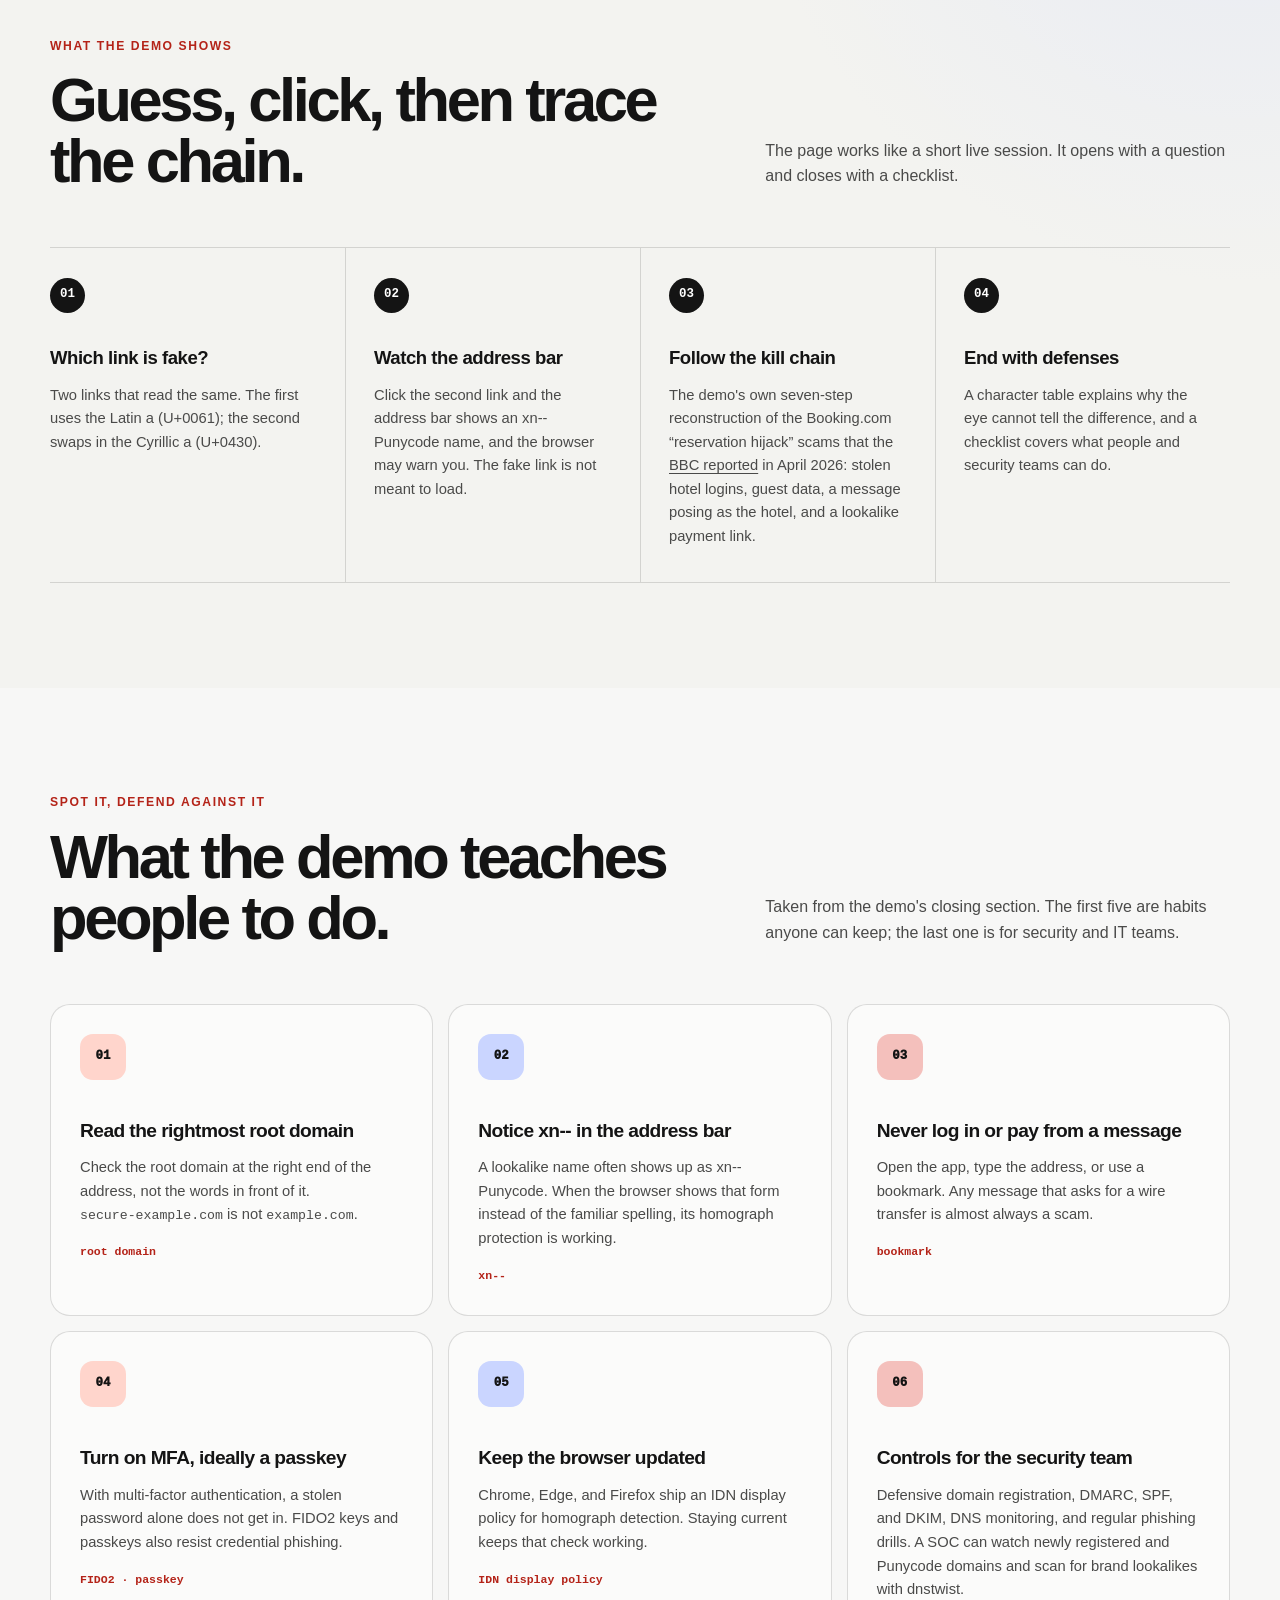
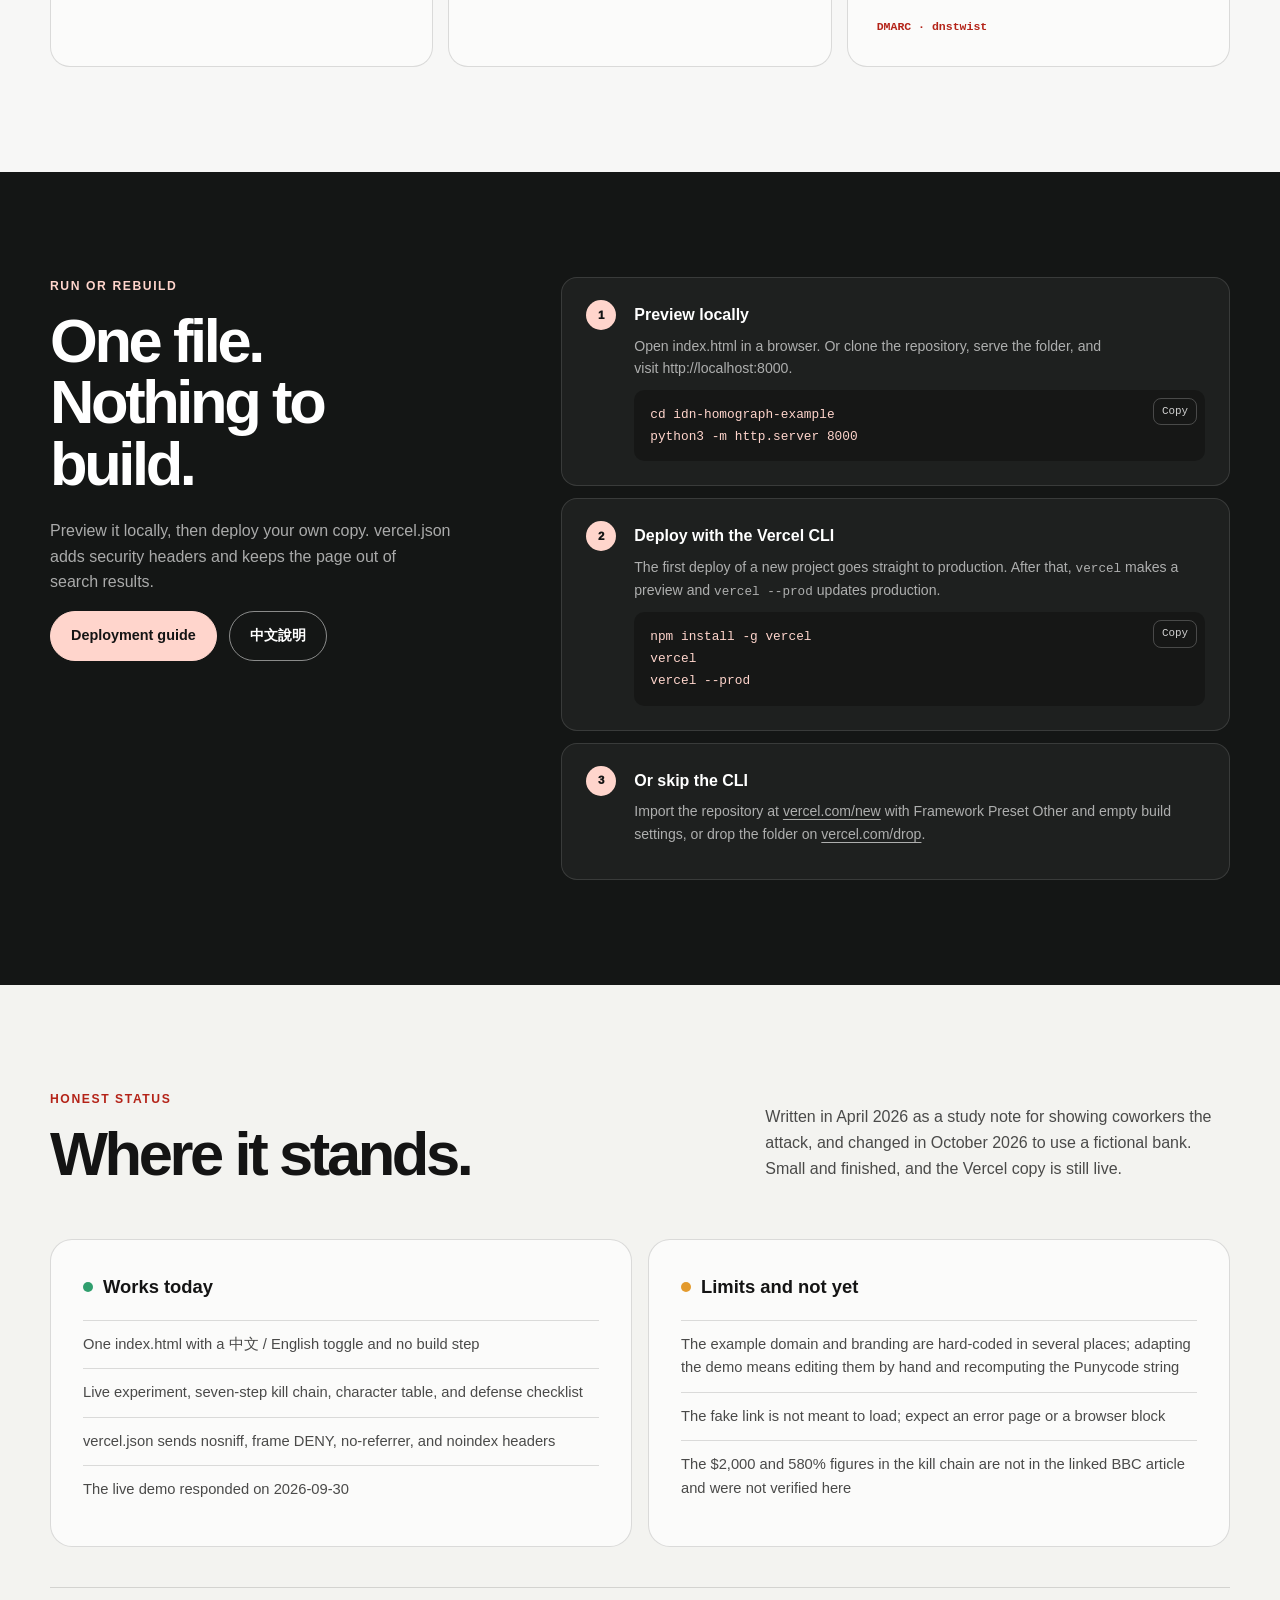
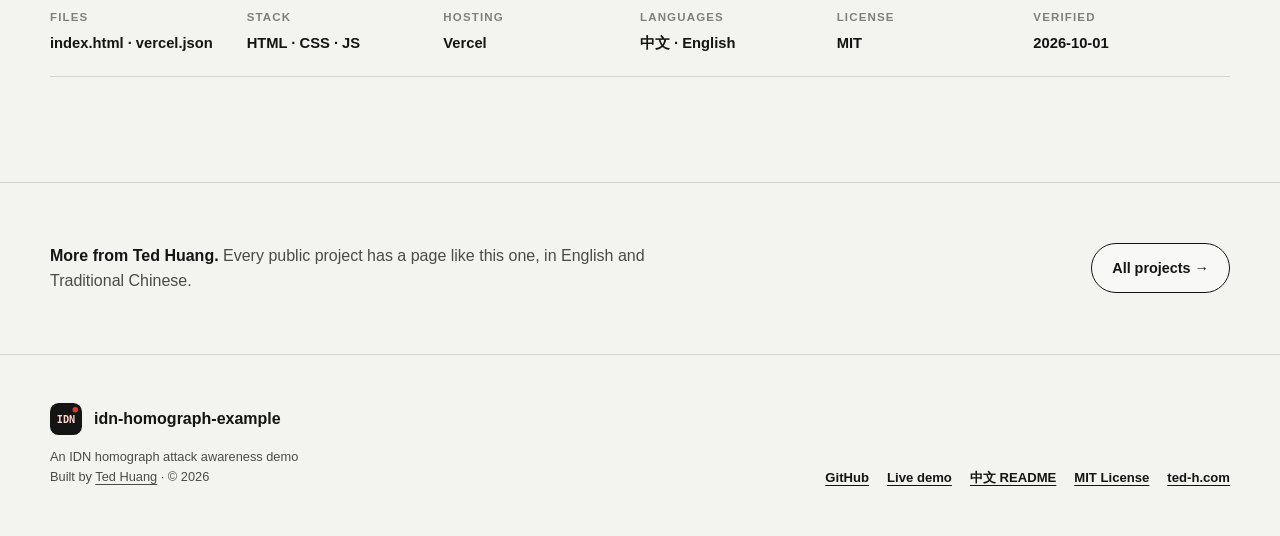
==== commit 414f5262: "Show the MIT license on the project page The repo now has an MIT LICENSE (#4) and a fictional exampl" ====
--- a/site/index.html
+++ b/site/index.html
@@ -21,7 +21,7 @@
 <link rel="stylesheet" href="styles.css">
 <script src="lang.js"></script>
 <script src="app.js" defer></script>
-<script type="application/ld+json">{"@context": "https://schema.org", "@type": "SoftwareSourceCode", "name": "idn-homograph-example", "codeRepository": "https://github.com/teddashh/idn-homograph-example", "description": "A single-page, bilingual demo that shows how a Cyrillic letter can pass for a Latin one in a link, what the browser really opens, and how to defend against it.", "author": {"@type": "Person", "name": "Ted Huang", "url": "https://www.ted-h.com"}, "url": "https://teddashh.github.io/idn-homograph-example/", "programmingLanguage": "HTML"}</script>
+<script type="application/ld+json">{"@context": "https://schema.org", "@type": "SoftwareSourceCode", "name": "idn-homograph-example", "codeRepository": "https://github.com/teddashh/idn-homograph-example", "description": "A single-page, bilingual demo that shows how a Cyrillic letter can pass for a Latin one in a link, what the browser really opens, and how to defend against it.", "author": {"@type": "Person", "name": "Ted Huang", "url": "https://www.ted-h.com"}, "url": "https://teddashh.github.io/idn-homograph-example/", "programmingLanguage": "HTML", "license": "https://spdx.org/licenses/MIT.html"}</script>
 </head>
 <body>
 <a class="skip-link" href="#main"><span class="lang-en">Skip to content</span><span class="lang-zh" lang="zh-Hant">跳到主要內容</span></a>
@@ -43,14 +43,14 @@
 python3 -m http.server 8000</pre><button class="copy" type="button" data-copy="code-1"><span class="idle"><span class="lang-en">Copy</span><span class="lang-zh" lang="zh-Hant">複製</span></span><span class="done"><span class="lang-en">Copied</span><span class="lang-zh" lang="zh-Hant">已複製</span></span></button></div></article><article class="step"><h3 class="lang-en">Deploy with the Vercel CLI</h3><h3 class="lang-zh" lang="zh-Hant">用 Vercel CLI 部署</h3><p class="lang-en">The first deploy of a new project goes straight to production. After that, <code class="nowrap">vercel</code> makes a preview and <code class="nowrap">vercel --prod</code> updates production.</p><p class="lang-zh" lang="zh-Hant">新專案第一次部署會直接上正式環境；之後執行 <code class="nowrap">vercel</code> 只會產生預覽版，要更新正式版請用 <code class="nowrap">vercel --prod</code>。</p><div class="code-wrap"><pre class="code" id="code-2">npm install -g vercel
 vercel
 vercel --prod</pre><button class="copy" type="button" data-copy="code-2"><span class="idle"><span class="lang-en">Copy</span><span class="lang-zh" lang="zh-Hant">複製</span></span><span class="done"><span class="lang-en">Copied</span><span class="lang-zh" lang="zh-Hant">已複製</span></span></button></div></article><article class="step"><h3 class="lang-en">Or skip the CLI</h3><h3 class="lang-zh" lang="zh-Hant">不想用 CLI</h3><p class="lang-en">Import the repository at <a href="https://vercel.com/new">vercel.com/new</a> with Framework Preset Other and empty build settings, or drop the folder on <a href="https://vercel.com/drop">vercel.com/drop</a>.</p><p class="lang-zh" lang="zh-Hant">在 <a href="https://vercel.com/new">vercel.com/new</a> 匯入 repo，Framework Preset 選 Other、建置設定留空；或直接把資料夾拖到 <a href="https://vercel.com/drop">vercel.com/drop</a>。</p></article></div></div></section>
-<section class="section" id="status"><div class="section-heading "><div><div class="section-kicker"><span class="lang-en">Honest status</span><span class="lang-zh" lang="zh-Hant">誠實的現況</span></div><h2 class="lang-en">Where it stands.</h2><h2 class="lang-zh" lang="zh-Hant">目前的樣子。</h2></div><p class="lang-en">Written in April 2026 as a study note for showing coworkers the attack. Small and finished, and the Vercel copy is still live.</p><p class="lang-zh" lang="zh-Hant">2026 年 4 月寫給同事看的學習筆記。規模小、內容已完成，Vercel 上的版本仍在線上。</p></div><div class="status-grid"><div class="status-col"><h3 class="lang-en">Works today</h3><h3 class="lang-zh" lang="zh-Hant">目前可用</h3><ul><li class="lang-en">One index.html with a 中文 / English toggle and no build step</li><li class="lang-zh" lang="zh-Hant">單一 index.html，可切換中文 / English，不需要建置</li><li class="lang-en">Live experiment, seven-step kill chain, character table, and defense checklist</li><li class="lang-zh" lang="zh-Hant">現場實驗、七步攻擊鏈、字元對照表與防禦清單</li><li class="lang-en">vercel.json sends nosniff, frame DENY, no-referrer, and noindex headers</li><li class="lang-zh" lang="zh-Hant">vercel.json 會送出 nosniff、禁止被嵌入框架（DENY）、no-referrer 與 noindex 標頭</li><li class="lang-en">The live demo responded on 2026-09-30</li><li class="lang-zh" lang="zh-Hant">2026-09-30 確認線上 demo 正常回應</li></ul></div><div class="status-col is-limits"><h3 class="lang-en">Limits and not yet</h3><h3 class="lang-zh" lang="zh-Hant">限制與尚未完成</h3><ul><li class="lang-en">The example domain and branding are hard-coded in several places; adapting the demo means editing them by hand and recomputing the Punycode string</li><li class="lang-zh" lang="zh-Hant">範例網域與品牌寫死在好幾個地方，要改成自己的版本，得手動修改，並重新計算 Punycode 字串</li><li class="lang-en">The fake link is not meant to load; expect an error page or a browser block</li><li class="lang-zh" lang="zh-Hant">假連結本來就不會正常開啟，會看到錯誤頁或被瀏覽器擋下</li><li class="lang-en">The $2,000 and 580% figures in the kill chain are not in the linked BBC article and were not verified here</li><li class="lang-zh" lang="zh-Hant">攻擊鏈裡的 2,000 美元與 580% 這兩個數字，不在所附的 BBC 文章裡，這裡也沒有查證</li><li class="lang-en">No license file, so reuse terms are not stated</li><li class="lang-zh" lang="zh-Hant">沒有授權檔，重複使用的條件沒有寫明</li></ul></div></div><dl class="facts"><div class="fact"><dt><span class="lang-en">Files</span><span class="lang-zh" lang="zh-Hant">檔案</span></dt><dd><span>index.html · vercel.json</span></dd></div><div class="fact"><dt><span class="lang-en">Stack</span><span class="lang-zh" lang="zh-Hant">技術</span></dt><dd><span>HTML · CSS · JS</span></dd></div><div class="fact"><dt><span class="lang-en">Hosting</span><span class="lang-zh" lang="zh-Hant">部署</span></dt><dd><span>Vercel</span></dd></div><div class="fact"><dt><span class="lang-en">Languages</span><span class="lang-zh" lang="zh-Hant">語言</span></dt><dd><span>中文 · English</span></dd></div><div class="fact"><dt><span class="lang-en">License</span><span class="lang-zh" lang="zh-Hant">授權</span></dt><dd><span class="lang-en">Not specified</span><span class="lang-zh" lang="zh-Hant">未指定</span></dd></div><div class="fact"><dt><span class="lang-en">Verified</span><span class="lang-zh" lang="zh-Hant">查核日期</span></dt><dd><span>2026-09-30</span></dd></div></dl></section>
+<section class="section" id="status"><div class="section-heading "><div><div class="section-kicker"><span class="lang-en">Honest status</span><span class="lang-zh" lang="zh-Hant">誠實的現況</span></div><h2 class="lang-en">Where it stands.</h2><h2 class="lang-zh" lang="zh-Hant">目前的樣子。</h2></div><p class="lang-en">Written in April 2026 as a study note for showing coworkers the attack, and changed in October 2026 to use a fictional bank. Small and finished, and the Vercel copy is still live.</p><p class="lang-zh" lang="zh-Hant">2026 年 4 月寫給同事看的學習筆記，2026 年 10 月改用虛構的銀行當範例。規模小、內容已完成，Vercel 上的版本仍在線上。</p></div><div class="status-grid"><div class="status-col"><h3 class="lang-en">Works today</h3><h3 class="lang-zh" lang="zh-Hant">目前可用</h3><ul><li class="lang-en">One index.html with a 中文 / English toggle and no build step</li><li class="lang-zh" lang="zh-Hant">單一 index.html，可切換中文 / English，不需要建置</li><li class="lang-en">Live experiment, seven-step kill chain, character table, and defense checklist</li><li class="lang-zh" lang="zh-Hant">現場實驗、七步攻擊鏈、字元對照表與防禦清單</li><li class="lang-en">vercel.json sends nosniff, frame DENY, no-referrer, and noindex headers</li><li class="lang-zh" lang="zh-Hant">vercel.json 會送出 nosniff、禁止被嵌入框架（DENY）、no-referrer 與 noindex 標頭</li><li class="lang-en">The live demo responded on 2026-09-30</li><li class="lang-zh" lang="zh-Hant">2026-09-30 確認線上 demo 正常回應</li></ul></div><div class="status-col is-limits"><h3 class="lang-en">Limits and not yet</h3><h3 class="lang-zh" lang="zh-Hant">限制與尚未完成</h3><ul><li class="lang-en">The example domain and branding are hard-coded in several places; adapting the demo means editing them by hand and recomputing the Punycode string</li><li class="lang-zh" lang="zh-Hant">範例網域與品牌寫死在好幾個地方，要改成自己的版本，得手動修改，並重新計算 Punycode 字串</li><li class="lang-en">The fake link is not meant to load; expect an error page or a browser block</li><li class="lang-zh" lang="zh-Hant">假連結本來就不會正常開啟，會看到錯誤頁或被瀏覽器擋下</li><li class="lang-en">The $2,000 and 580% figures in the kill chain are not in the linked BBC article and were not verified here</li><li class="lang-zh" lang="zh-Hant">攻擊鏈裡的 2,000 美元與 580% 這兩個數字，不在所附的 BBC 文章裡，這裡也沒有查證</li></ul></div></div><dl class="facts"><div class="fact"><dt><span class="lang-en">Files</span><span class="lang-zh" lang="zh-Hant">檔案</span></dt><dd><span>index.html · vercel.json</span></dd></div><div class="fact"><dt><span class="lang-en">Stack</span><span class="lang-zh" lang="zh-Hant">技術</span></dt><dd><span>HTML · CSS · JS</span></dd></div><div class="fact"><dt><span class="lang-en">Hosting</span><span class="lang-zh" lang="zh-Hant">部署</span></dt><dd><span>Vercel</span></dd></div><div class="fact"><dt><span class="lang-en">Languages</span><span class="lang-zh" lang="zh-Hant">語言</span></dt><dd><span>中文 · English</span></dd></div><div class="fact"><dt><span class="lang-en">License</span><span class="lang-zh" lang="zh-Hant">授權</span></dt><dd><span>MIT</span></dd></div><div class="fact"><dt><span class="lang-en">Verified</span><span class="lang-zh" lang="zh-Hant">查核日期</span></dt><dd><span>2026-10-01</span></dd></div></dl></section>
 <section class="more"><div class="more-inner"><p class="lang-en"><strong>More from Ted Huang.</strong> Every public project has a page like this one, in English and Traditional Chinese.</p><p class="lang-zh" lang="zh-Hant"><strong>Ted Huang 的其他作品。</strong>每個公開專案都有一頁像這樣的中英雙語介紹。</p><a class="button button-secondary" href="https://teddashh.github.io/"><span class="lang-en">All projects →</span><span class="lang-zh" lang="zh-Hant">全部專案 →</span></a></div></section>
 </main>
 <footer class="site-footer"><div class="footer-inner">
 <div><div class="footer-brand"><img src="logo.svg" alt="" width="32" height="32"><span>idn-homograph-example</span></div>
 <p class="lang-en">An IDN homograph attack awareness demo</p><p class="lang-zh" lang="zh-Hant">IDN 同形異義字攻擊的教學 demo</p>
 <p><span class="lang-en">Built by</span><span class="lang-zh" lang="zh-Hant">作者</span> <a href="https://github.com/teddashh">Ted Huang</a> · © <span data-year>2026</span></p></div>
-<div class="footer-links"><a href="https://github.com/teddashh/idn-homograph-example">GitHub</a><a href="https://project-9ogsa.vercel.app"><span class="lang-en">Live demo</span><span class="lang-zh" lang="zh-Hant">線上 demo</span></a><a href="https://github.com/teddashh/idn-homograph-example/blob/main/README.zh-TW.md"><span class="lang-en">中文 README</span><span class="lang-zh" lang="zh-Hant">中文 README</span></a><a href="https://www.ted-h.com">ted-h.com</a></div>
+<div class="footer-links"><a href="https://github.com/teddashh/idn-homograph-example">GitHub</a><a href="https://project-9ogsa.vercel.app"><span class="lang-en">Live demo</span><span class="lang-zh" lang="zh-Hant">線上 demo</span></a><a href="https://github.com/teddashh/idn-homograph-example/blob/main/README.zh-TW.md"><span class="lang-en">中文 README</span><span class="lang-zh" lang="zh-Hant">中文 README</span></a><a href="https://github.com/teddashh/idn-homograph-example/blob/main/LICENSE"><span class="lang-en">MIT License</span><span class="lang-zh" lang="zh-Hant">MIT 授權</span></a><a href="https://www.ted-h.com">ted-h.com</a></div>
 </div></footer>
 </body>
 </html>
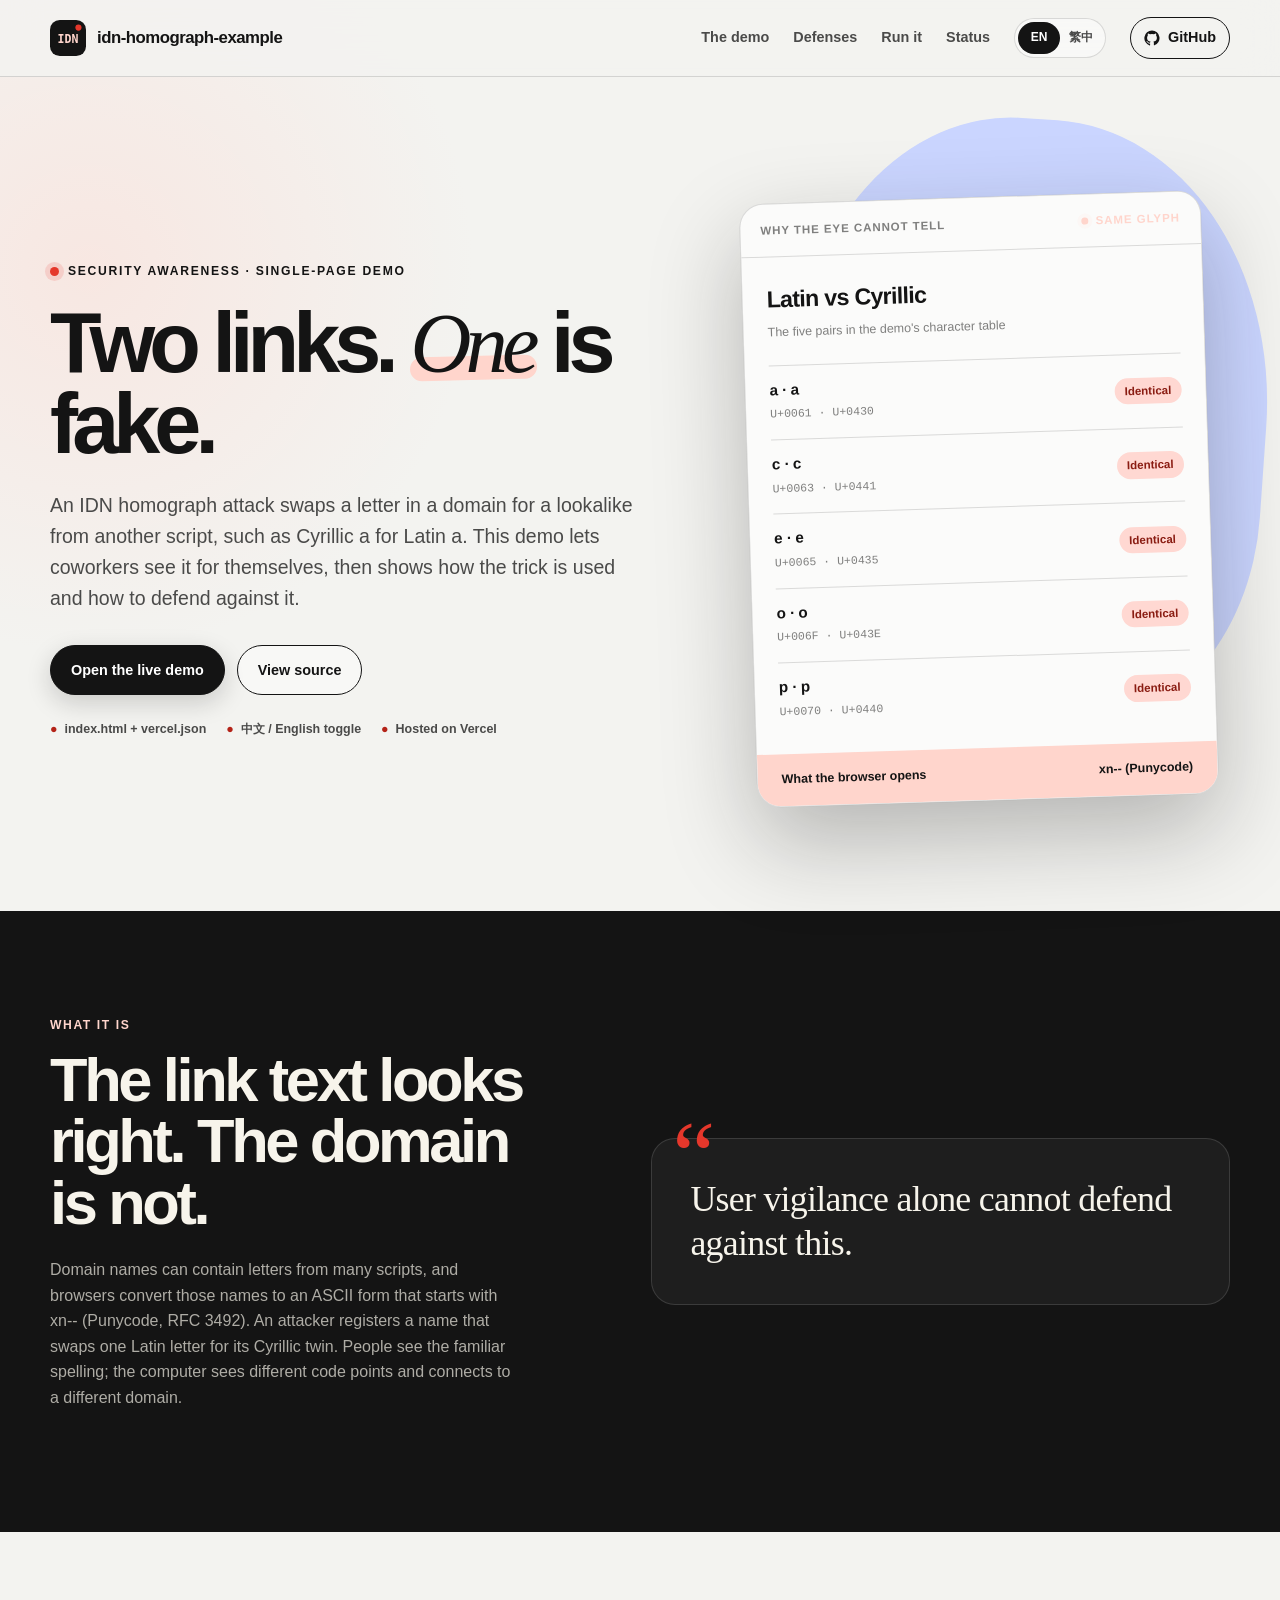
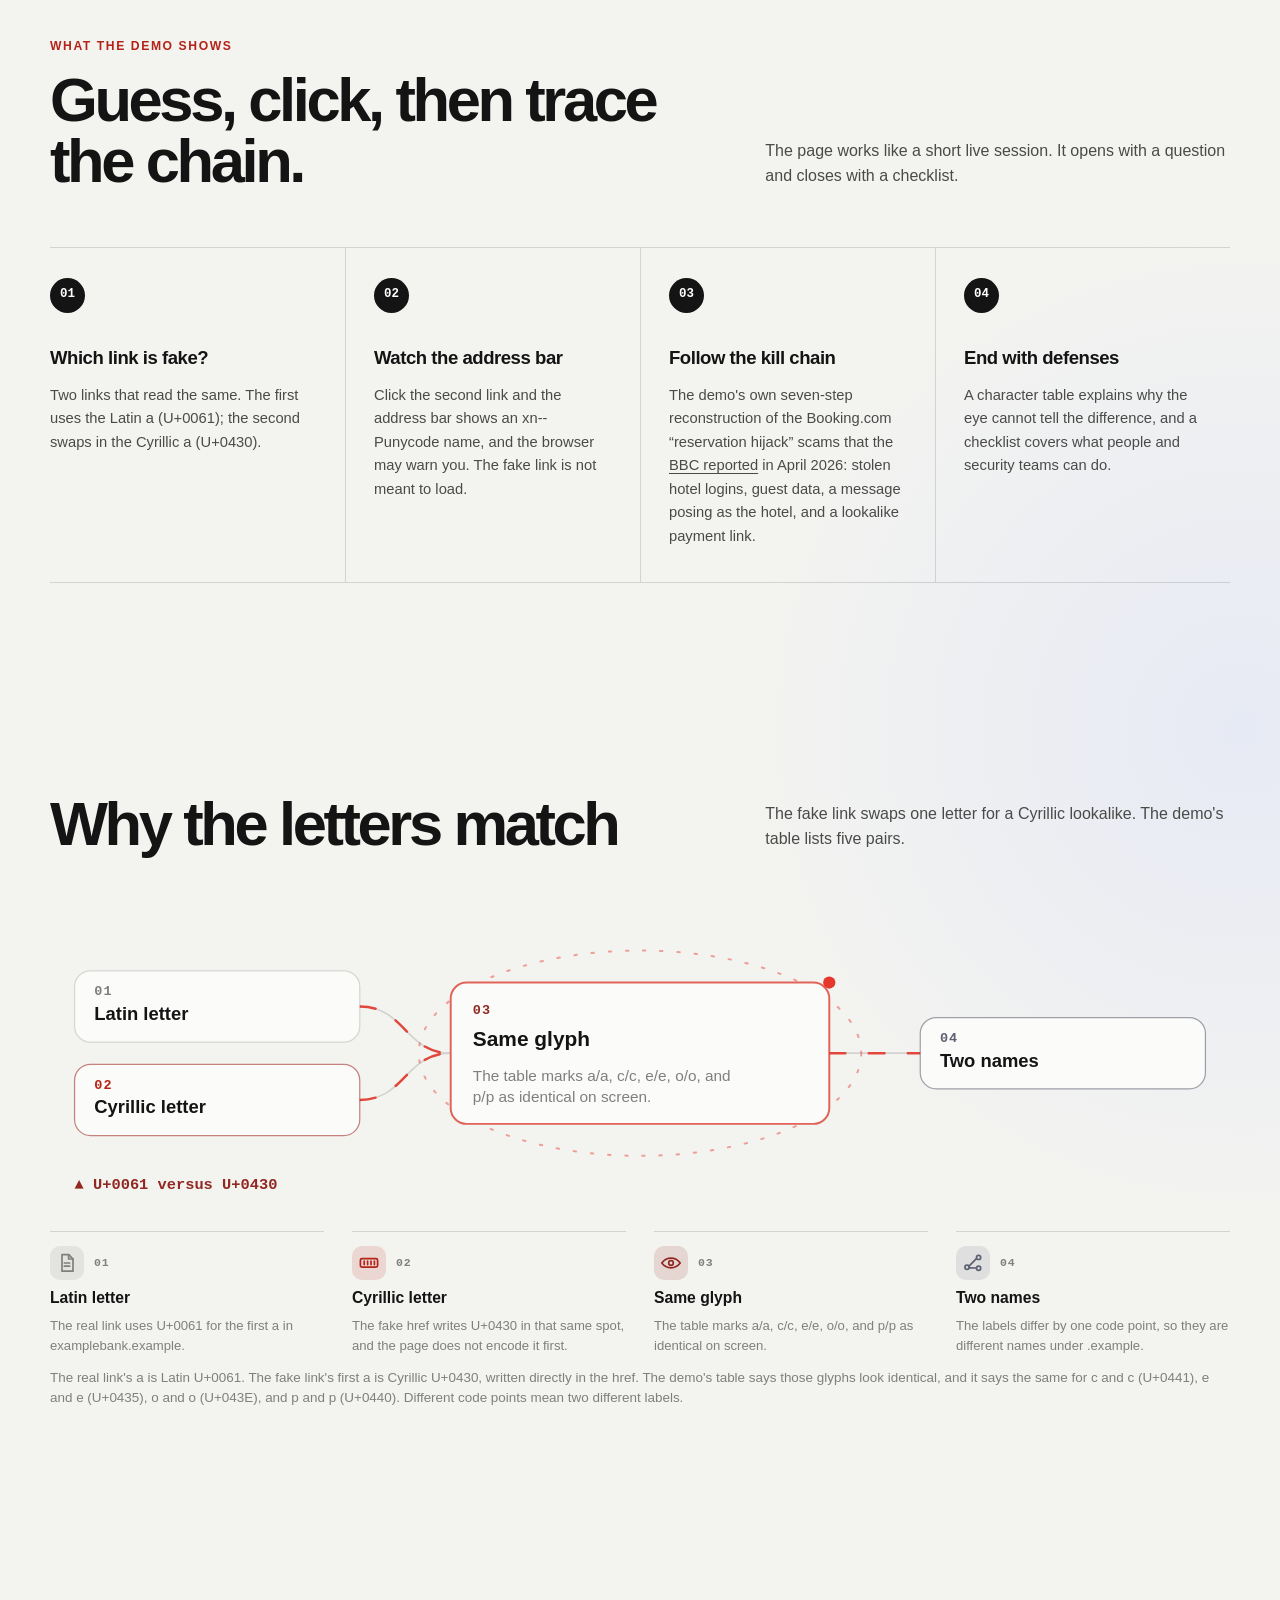
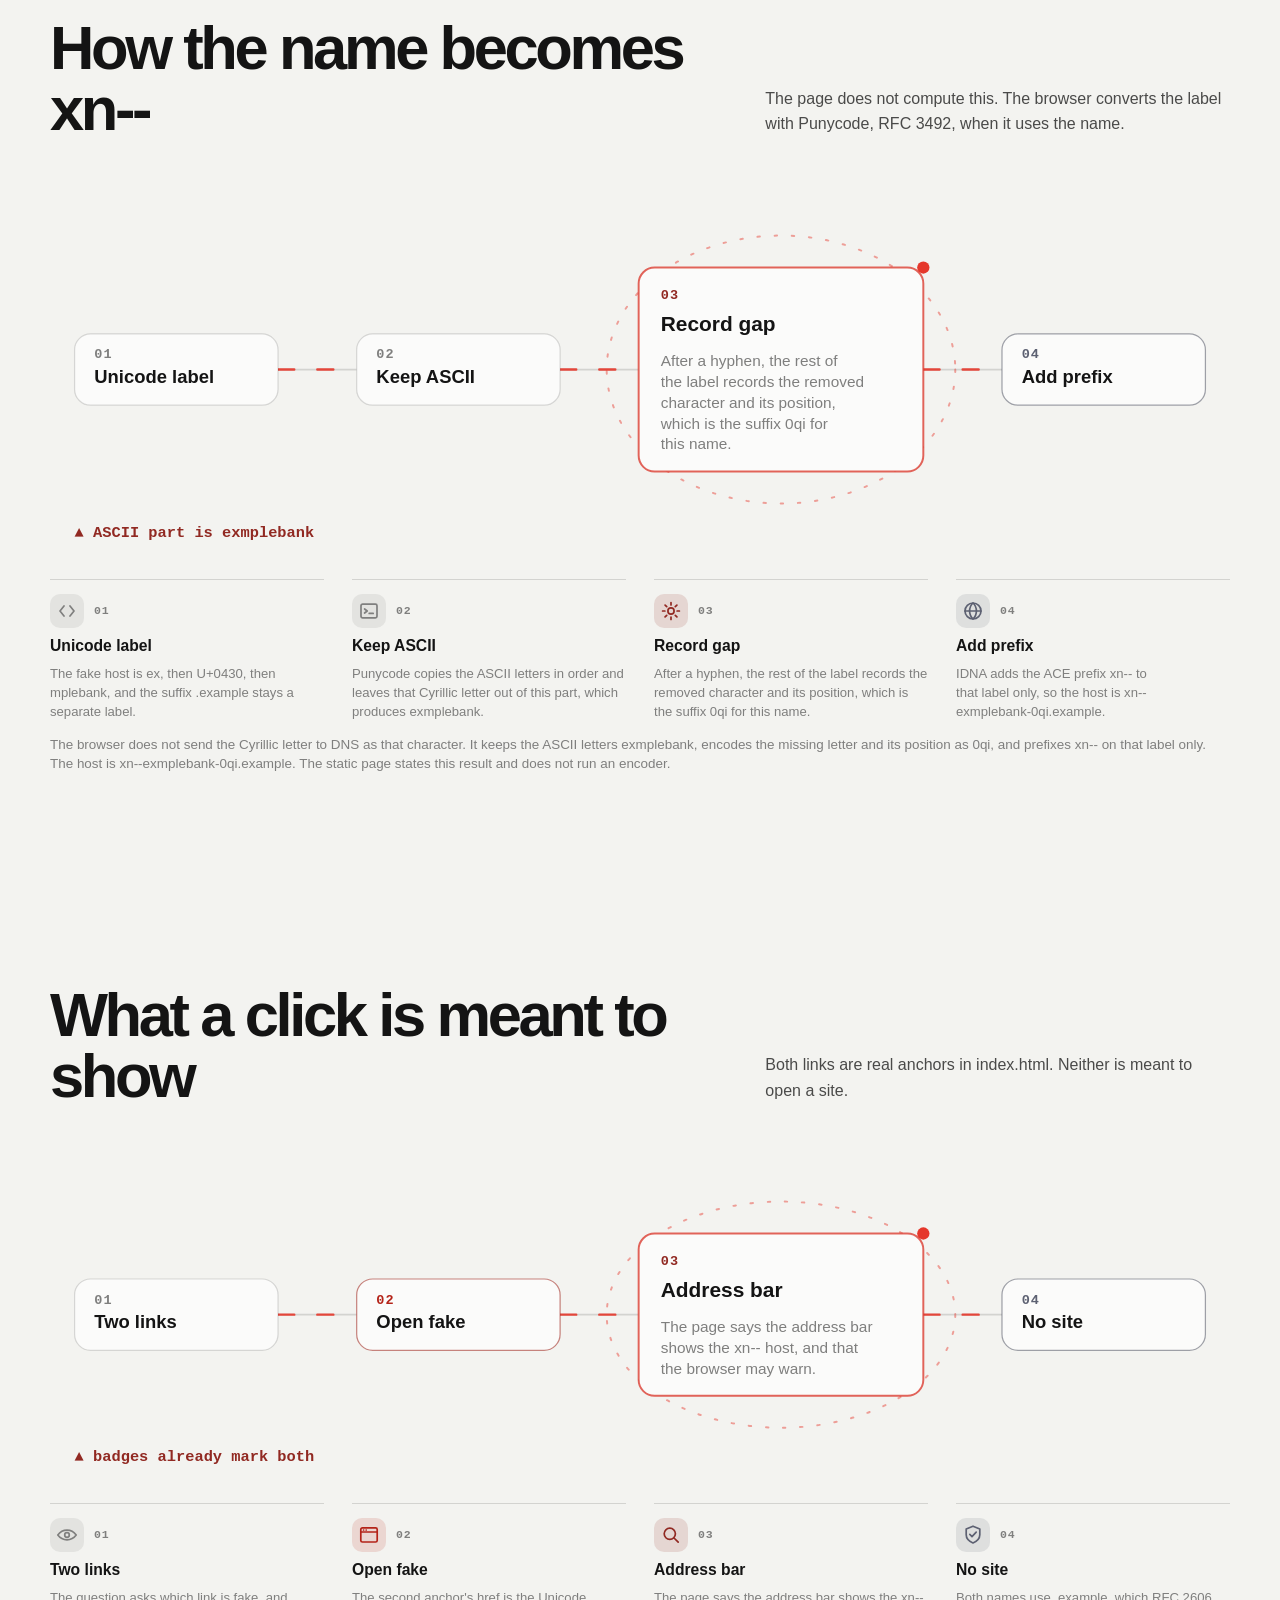
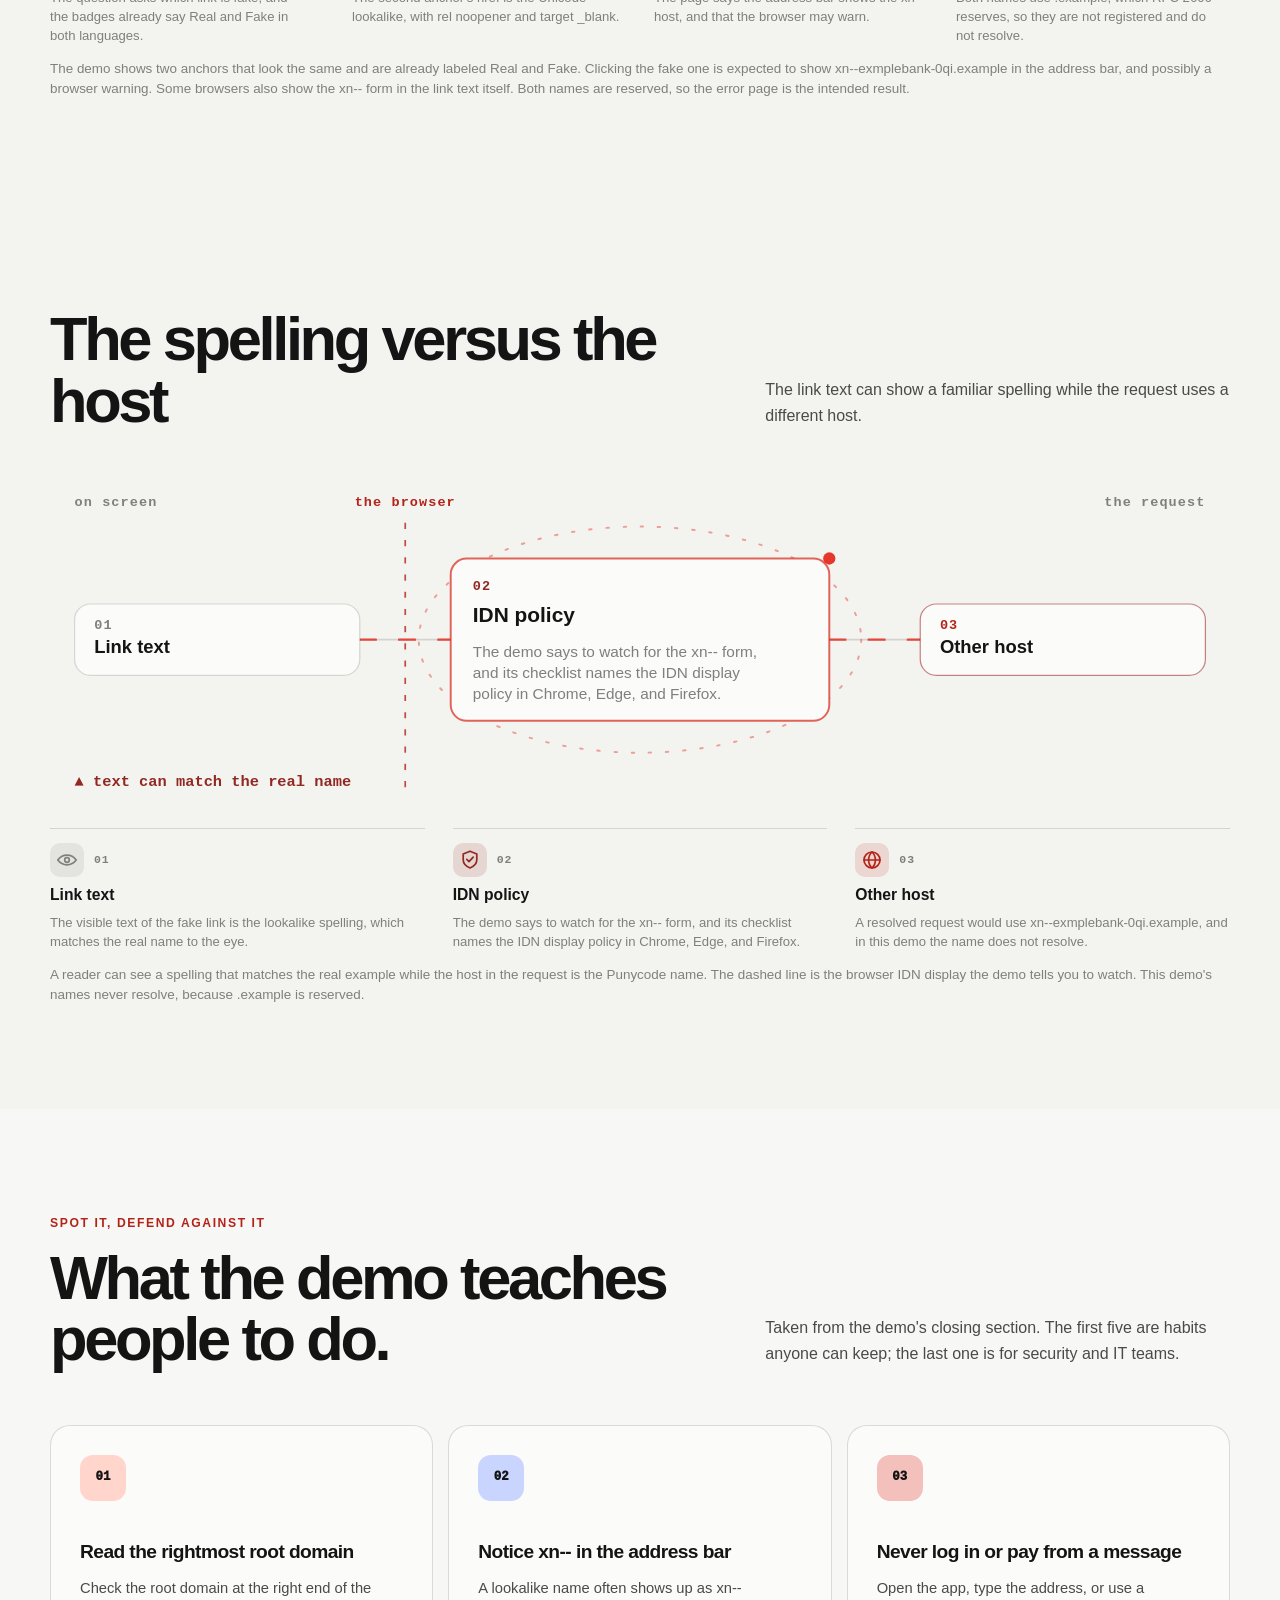
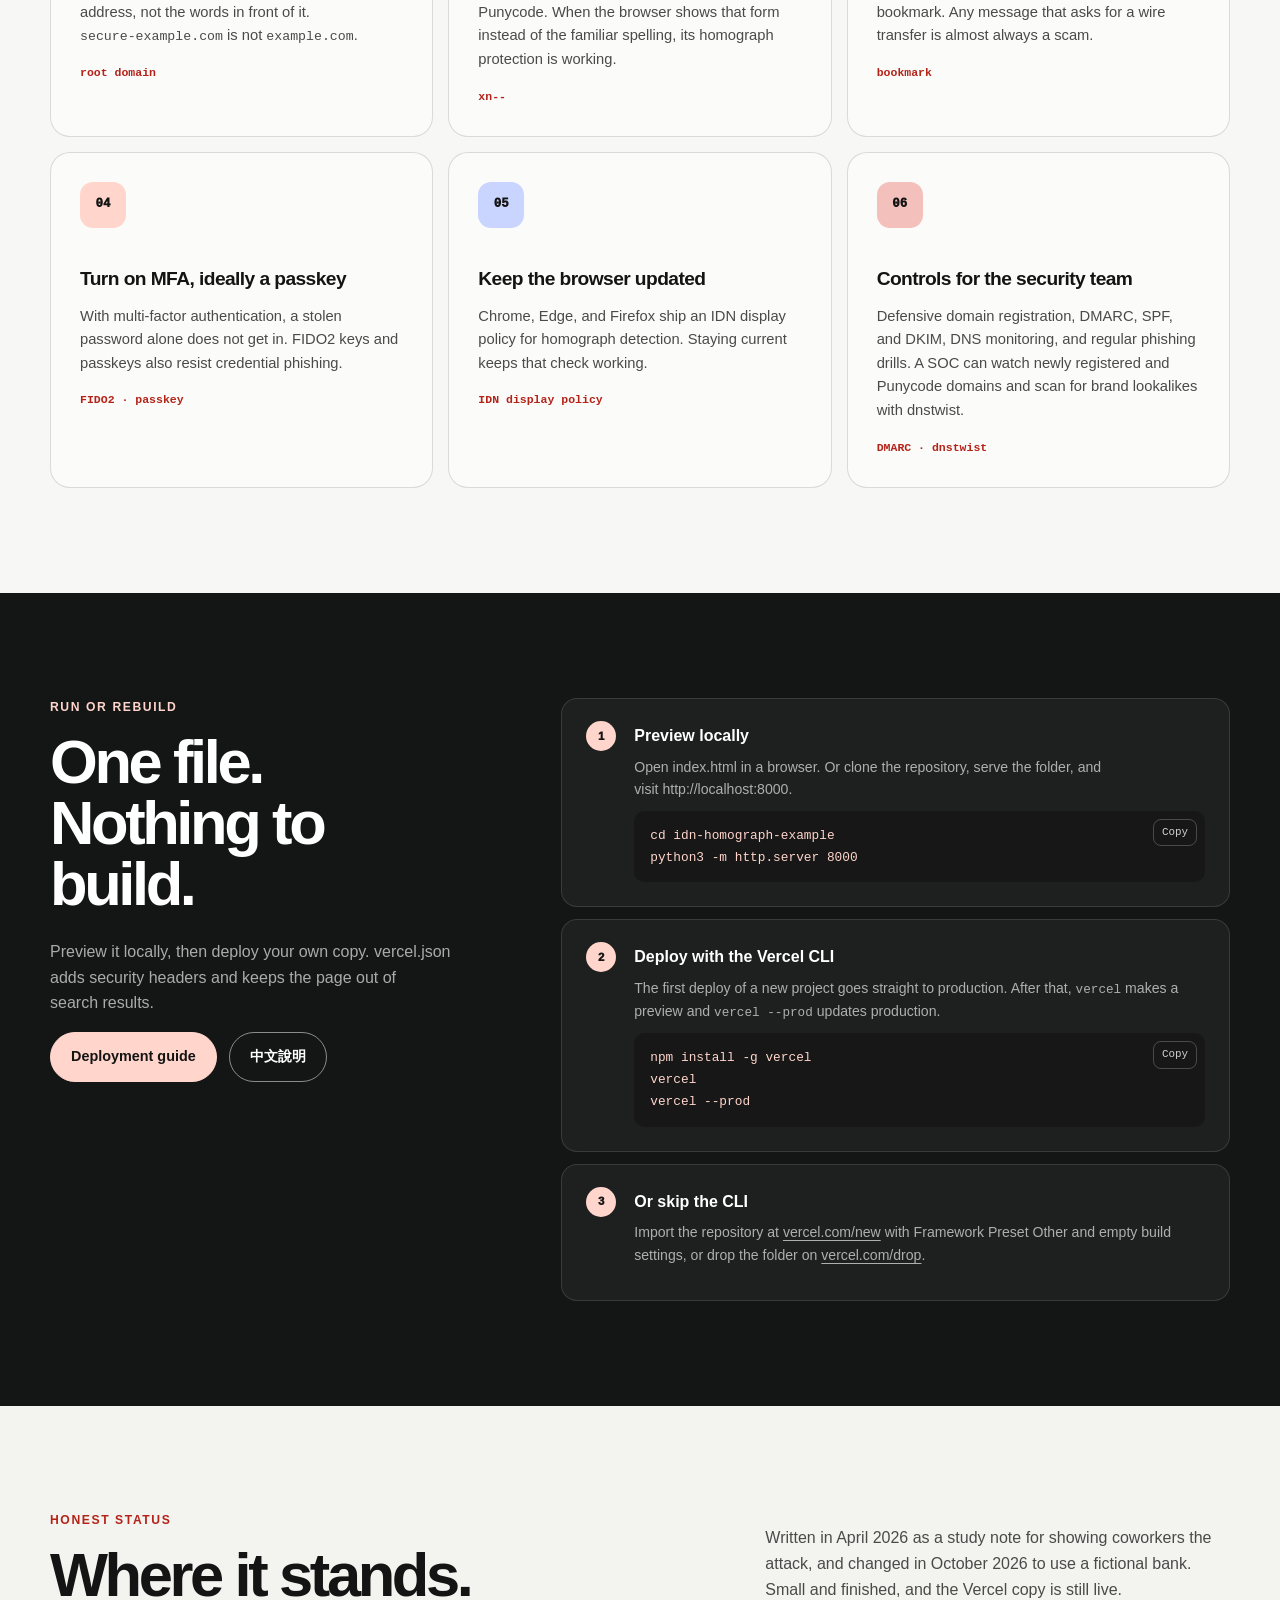
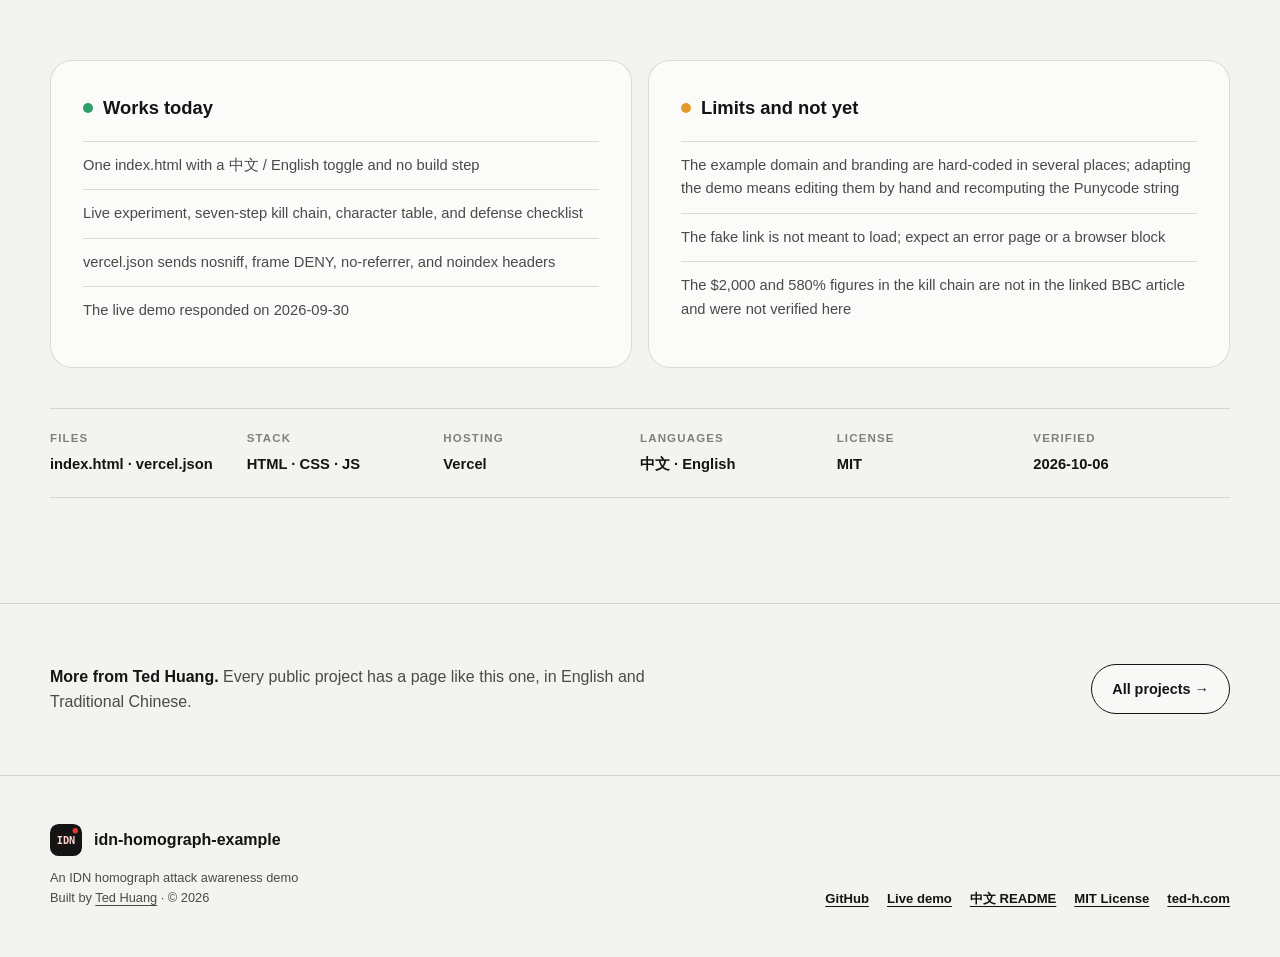
==== commit d3f4e968: "Add animated diagrams that explain homograph lookalikes and Punycode" ====
--- a/site/index.html
+++ b/site/index.html
@@ -21,6 +21,8 @@
 <link rel="stylesheet" href="styles.css">
 <script src="lang.js"></script>
 <script src="app.js" defer></script>
+<link rel="stylesheet" href="flow.css">
+<script src="flow.js" defer></script>
 <script type="application/ld+json">{"@context": "https://schema.org", "@type": "SoftwareSourceCode", "name": "idn-homograph-example", "codeRepository": "https://github.com/teddashh/idn-homograph-example", "description": "A single-page, bilingual demo that shows how a Cyrillic letter can pass for a Latin one in a link, what the browser really opens, and how to defend against it.", "author": {"@type": "Person", "name": "Ted Huang", "url": "https://www.ted-h.com"}, "url": "https://teddashh.github.io/idn-homograph-example/", "programmingLanguage": "HTML", "license": "https://spdx.org/licenses/MIT.html"}</script>
 </head>
 <body>
@@ -38,12 +40,16 @@
 <section class="hero" id="top"><div class="hero-copy"><div class="eyebrow"><span class="lang-en">Security awareness · Single-page demo</span><span class="lang-zh" lang="zh-Hant">資安宣導 · 單頁 demo</span></div><h1 class="lang-en">Two links. <em>One</em> is fake.</h1><h1 class="lang-zh" lang="zh-Hant">兩個連結，<em>一個</em>是假的。</h1><p class="lang-en">An IDN homograph attack swaps a letter in a domain for a lookalike from another script, such as Cyrillic а for Latin a. This demo lets coworkers see it for themselves, then shows how the trick is used and how to defend against it.</p><p class="lang-zh" lang="zh-Hant">IDN 同形異義字攻擊，是把網域裡的字母換成其他文字裡長得一模一樣的字母，例如用西里爾字母 а 取代拉丁字母 a。這個 demo 讓同事親眼看一次，再說明攻擊者怎麼利用、又該怎麼防。</p><div class="button-row"><a class="button button-primary" href="https://project-9ogsa.vercel.app"><span class="lang-en">Open the live demo</span><span class="lang-zh" lang="zh-Hant">開啟線上 demo</span></a><a class="button button-secondary" href="https://github.com/teddashh/idn-homograph-example"><span class="lang-en">View source</span><span class="lang-zh" lang="zh-Hant">查看原始碼</span></a></div><div class="hero-notes"><span>index.html + vercel.json</span><span class="lang-en">中文 / English toggle</span><span class="lang-zh" lang="zh-Hant">中文 / English 切換</span><span class="lang-en">Hosted on Vercel</span><span class="lang-zh" lang="zh-Hant">部署在 Vercel</span></div></div><div class="visual-wrap"><div class="panel is-light"><div class="panel-top"><span><span class="lang-en">Why the eye cannot tell</span><span class="lang-zh" lang="zh-Hant">為什麼肉眼看不出來</span></span><span class="live-dot"><span class="lang-en">Same glyph</span><span class="lang-zh" lang="zh-Hant">同一個字形</span></span></div><div class="panel-body"><div class="lang-en report-title">Latin vs Cyrillic</div><div class="lang-zh report-title" lang="zh-Hant">拉丁字母 vs 西里爾字母</div><div class="panel-meta"><span class="lang-en">The five pairs in the demo&#x27;s character table</span><span class="lang-zh" lang="zh-Hant">demo 字元對照表裡的五組字母</span></div><div class="report-row"><span><strong>a  ·  а</strong><small>U+0061 · U+0430</small></span><span class="pill pill-critical"><span class="lang-en">Identical</span><span class="lang-zh" lang="zh-Hant">一模一樣</span></span></div><div class="report-row"><span><strong>c  ·  с</strong><small>U+0063 · U+0441</small></span><span class="pill pill-critical"><span class="lang-en">Identical</span><span class="lang-zh" lang="zh-Hant">一模一樣</span></span></div><div class="report-row"><span><strong>e  ·  е</strong><small>U+0065 · U+0435</small></span><span class="pill pill-critical"><span class="lang-en">Identical</span><span class="lang-zh" lang="zh-Hant">一模一樣</span></span></div><div class="report-row"><span><strong>o  ·  о</strong><small>U+006F · U+043E</small></span><span class="pill pill-critical"><span class="lang-en">Identical</span><span class="lang-zh" lang="zh-Hant">一模一樣</span></span></div><div class="report-row"><span><strong>p  ·  р</strong><small>U+0070 · U+0440</small></span><span class="pill pill-critical"><span class="lang-en">Identical</span><span class="lang-zh" lang="zh-Hant">一模一樣</span></span></div><div class="panel-footer"><span><span class="lang-en">What the browser opens</span><span class="lang-zh" lang="zh-Hant">瀏覽器實際連到</span></span><span><span>xn-- (Punycode)</span></span></div></div></div></div></section>
 <section class="band"><div class="section problem-grid"><div><div class="section-kicker"><span class="lang-en">What it is</span><span class="lang-zh" lang="zh-Hant">這是什麼攻擊</span></div><h2 class="lang-en">The link text looks right. The domain is not.</h2><h2 class="lang-zh" lang="zh-Hant">看起來一樣，網域卻不同。</h2><p class="lang-en">Domain names can contain letters from many scripts, and browsers convert those names to an ASCII form that starts with xn-- (Punycode, RFC 3492). An attacker registers a name that swaps one Latin letter for its Cyrillic twin. People see the familiar spelling; the computer sees different code points and connects to a different domain.</p><p class="lang-zh" lang="zh-Hant">網域名稱可以包含各種文字的字母，瀏覽器會把這類名稱轉成以 xn-- 開頭的 ASCII 形式（Punycode，RFC 3492）。攻擊者註冊一個把某個拉丁字母換成西里爾「雙胞胎」的網域：人眼看到的是熟悉的拼法，電腦看到的卻是不同的碼位，連到的也是另一個網域。</p></div><blockquote class="lang-en quote">User vigilance alone cannot defend against this.</blockquote><blockquote class="lang-zh quote" lang="zh-Hant">單純靠使用者警覺，幾乎不可能防禦。</blockquote></div></section>
 <section class="section" id="how"><div class="section-heading "><div><div class="section-kicker"><span class="lang-en">What the demo shows</span><span class="lang-zh" lang="zh-Hant">Demo 在教什麼</span></div><h2 class="lang-en">Guess, click, then trace the chain.</h2><h2 class="lang-zh" lang="zh-Hant">先猜，再點，最後看完整條攻擊鏈。</h2></div><p class="lang-en">The page works like a short live session. It opens with a question and closes with a checklist.</p><p class="lang-zh" lang="zh-Hant">整個頁面就像一堂簡短的現場課：從一個問題開始，用一份清單收尾。</p></div><div class="flow-grid n4"><article class="flow-card"><div class="flow-number">01</div><h3 class="lang-en">Which link is fake?</h3><h3 class="lang-zh" lang="zh-Hant">哪個連結是假的？</h3><p class="lang-en">Two links that read the same. The first uses the Latin a (U+0061); the second swaps in the Cyrillic а (U+0430).</p><p class="lang-zh" lang="zh-Hant">兩個看起來一樣的連結。第一個用的是拉丁字母 a（U+0061），第二個換成了西里爾字母 а（U+0430）。</p></article><article class="flow-card"><div class="flow-number">02</div><h3 class="lang-en">Watch the address bar</h3><h3 class="lang-zh" lang="zh-Hant">點下去看網址列</h3><p class="lang-en">Click the second link and the address bar shows an xn-- Punycode name, and the browser may warn you. The fake link is not meant to load.</p><p class="lang-zh" lang="zh-Hant">點第二個連結，網址列會出現 xn-- 開頭的 Punycode 名稱，瀏覽器也可能跳出警告。假連結本來就不會正常開啟。</p></article><article class="flow-card"><div class="flow-number">03</div><h3 class="lang-en">Follow the kill chain</h3><h3 class="lang-zh" lang="zh-Hant">走一遍攻擊鏈</h3><p class="lang-en">The demo&#x27;s own seven-step reconstruction of the Booking.com “reservation hijack” scams that the <a href="https://www.bbc.com/news/articles/cly00jnnxypo">BBC reported</a> in April 2026: stolen hotel logins, guest data, a message posing as the hotel, and a lookalike payment link.</p><p class="lang-zh" lang="zh-Hant">demo 自己整理的七步攻擊鏈，對應 <a href="https://www.bbc.com/news/articles/cly00jnnxypo">BBC 在 2026 年 4 月報導</a>的 Booking.com「訂房劫持」詐騙：飯店後台帳密被偷、房客資料外流、有人冒充飯店傳訊息，最後附上一個仿冒的付款連結。</p></article><article class="flow-card"><div class="flow-number">04</div><h3 class="lang-en">End with defenses</h3><h3 class="lang-zh" lang="zh-Hant">最後談防禦</h3><p class="lang-en">A character table explains why the eye cannot tell the difference, and a checklist covers what people and security teams can do.</p><p class="lang-zh" lang="zh-Hant">用字元對照表說明為什麼肉眼分不出來，再用一份清單整理個人與資安團隊各自能做的事。</p></article></div></section>
+<section class="section" id="lookalike"><div class="section-heading "><div><h2 class="lang-en">Why the letters match</h2><h2 class="lang-zh" lang="zh-Hant">為什麼字母看起來一樣</h2></div><p class="lang-en">The fake link swaps one letter for a Cyrillic lookalike. The demo&#x27;s table lists five pairs.</p><p class="lang-zh" lang="zh-Hant">假連結把一個字母換成西里爾字母的形近字。Demo 的對照表列出五組。</p></div><figure class="fd lang-en" data-fd="{&quot;columns&quot;:[[0,1],[2],[3]],&quot;core&quot;:2}"><ol class="fd-legend"><li class="fd-node" data-step="0" data-tone="neutral" data-icon="doc"><span class="fd-head"><span class="fd-chip"></span><span class="fd-step" aria-hidden="true">01</span></span><p class="fd-title">Latin letter</p><p class="fd-note">The real link uses U+0061 for the first a in examplebank.example.</p><span class="fd-link" aria-hidden="true"></span></li><li class="fd-node" data-step="1" data-tone="warn" data-icon="mask"><span class="fd-head"><span class="fd-chip"></span><span class="fd-step" aria-hidden="true">02</span></span><p class="fd-title">Cyrillic letter</p><p class="fd-note">The fake href writes U+0430 in that same spot, and the page does not encode it first.</p><span class="fd-link" aria-hidden="true"></span></li><li class="fd-node" data-step="2" data-tone="accent" data-icon="eye"><span class="fd-head"><span class="fd-chip"></span><span class="fd-step" aria-hidden="true">03</span></span><p class="fd-title">Same glyph</p><p class="fd-note">The table marks a/а, c/с, e/е, o/о, and p/р as identical on screen.</p><span class="fd-link" aria-hidden="true"></span></li><li class="fd-node" data-step="3" data-tone="info" data-icon="route"><span class="fd-head"><span class="fd-chip"></span><span class="fd-step" aria-hidden="true">04</span></span><p class="fd-title">Two names</p><p class="fd-note">The labels differ by one code point, so they are different names under .example.</p></li></ol><ul class="fd-ticks"><li>U+0061 versus U+0430</li><li>five pairs look alike</li><li>two different labels</li></ul><figcaption>The real link&#x27;s a is Latin U+0061. The fake link&#x27;s first a is Cyrillic U+0430, written directly in the href. The demo&#x27;s table says those glyphs look identical, and it says the same for c and с (U+0441), e and е (U+0435), o and о (U+043E), and p and р (U+0440). Different code points mean two different labels.</figcaption></figure><figure class="fd lang-zh" lang="zh-Hant" data-fd="{&quot;columns&quot;:[[0,1],[2],[3]],&quot;core&quot;:2}"><ol class="fd-legend"><li class="fd-node" data-step="0" data-tone="neutral" data-icon="doc"><span class="fd-head"><span class="fd-chip"></span><span class="fd-step" aria-hidden="true">01</span></span><p class="fd-title">拉丁字母</p><p class="fd-note">正牌連結 examplebank.example 的第一個 a 是 U+0061。</p><span class="fd-link" aria-hidden="true"></span></li><li class="fd-node" data-step="1" data-tone="warn" data-icon="mask"><span class="fd-head"><span class="fd-chip"></span><span class="fd-step" aria-hidden="true">02</span></span><p class="fd-title">西里爾字母</p><p class="fd-note">假連結的 href 在同一個位置直接寫 U+0430，頁面沒有先把它編碼。</p><span class="fd-link" aria-hidden="true"></span></li><li class="fd-node" data-step="2" data-tone="accent" data-icon="eye"><span class="fd-head"><span class="fd-chip"></span><span class="fd-step" aria-hidden="true">03</span></span><p class="fd-title">字形相同</p><p class="fd-note">對照表把 a/а、c/с、e/е、o/о、p/р 都標成螢幕上看起來一樣。</p><span class="fd-link" aria-hidden="true"></span></li><li class="fd-node" data-step="3" data-tone="info" data-icon="route"><span class="fd-head"><span class="fd-chip"></span><span class="fd-step" aria-hidden="true">04</span></span><p class="fd-title">兩個名稱</p><p class="fd-note">兩個標籤差一個碼位，所以是 .example 底下兩個不同的名稱。</p></li></ol><ul class="fd-ticks"><li>U+0061 對上 U+0430</li><li>五組看起來相同</li><li>兩個不同標籤</li></ul><figcaption>正牌連結的 a 是拉丁字母 U+0061。假連結的第一個 a 是西里爾字母 U+0430，直接寫在 href 裡。Demo 的對照表說這兩個字形看起來一樣，c 和 с（U+0441）、e 和 е（U+0435）、o 和 о（U+043E）、p 和 р（U+0440）也一樣。碼位不同，就是兩個不同的標籤。</figcaption></figure></section>
+<section class="section" id="punycode"><div class="section-heading "><div><h2 class="lang-en">How the name becomes xn--</h2><h2 class="lang-zh" lang="zh-Hant">名稱怎麼變成 xn--</h2></div><p class="lang-en">The page does not compute this. The browser converts the label with Punycode, RFC 3492, when it uses the name.</p><p class="lang-zh" lang="zh-Hant">頁面自己不算這段。瀏覽器要用這個名稱時，才用 Punycode（RFC 3492）轉換標籤。</p></div><figure class="fd lang-en" data-fd="{&quot;columns&quot;:[[0],[1],[2],[3]],&quot;core&quot;:2}"><ol class="fd-legend"><li class="fd-node" data-step="0" data-tone="neutral" data-icon="code"><span class="fd-head"><span class="fd-chip"></span><span class="fd-step" aria-hidden="true">01</span></span><p class="fd-title">Unicode label</p><p class="fd-note">The fake host is ex, then U+0430, then mplebank, and the suffix .example stays a separate label.</p><span class="fd-link" aria-hidden="true"></span></li><li class="fd-node" data-step="1" data-tone="neutral" data-icon="terminal"><span class="fd-head"><span class="fd-chip"></span><span class="fd-step" aria-hidden="true">02</span></span><p class="fd-title">Keep ASCII</p><p class="fd-note">Punycode copies the ASCII letters in order and leaves that Cyrillic letter out of this part, which produces exmplebank.</p><span class="fd-link" aria-hidden="true"></span></li><li class="fd-node" data-step="2" data-tone="accent" data-icon="gear"><span class="fd-head"><span class="fd-chip"></span><span class="fd-step" aria-hidden="true">03</span></span><p class="fd-title">Record gap</p><p class="fd-note">After a hyphen, the rest of the label records the removed character and its position, which is the suffix 0qi for this name.</p><span class="fd-link" aria-hidden="true"></span></li><li class="fd-node" data-step="3" data-tone="info" data-icon="globe"><span class="fd-head"><span class="fd-chip"></span><span class="fd-step" aria-hidden="true">04</span></span><p class="fd-title">Add prefix</p><p class="fd-note">IDNA adds the ACE prefix xn-- to that label only, so the host is xn--exmplebank-0qi.example.</p></li></ol><ul class="fd-ticks"><li>ASCII part is exmplebank</li><li>suffix for this label is 0qi</li><li>host starts with xn--</li></ul><figcaption>The browser does not send the Cyrillic letter to DNS as that character. It keeps the ASCII letters exmplebank, encodes the missing letter and its position as 0qi, and prefixes xn-- on that label only. The host is xn--exmplebank-0qi.example. The static page states this result and does not run an encoder.</figcaption></figure><figure class="fd lang-zh" lang="zh-Hant" data-fd="{&quot;columns&quot;:[[0],[1],[2],[3]],&quot;core&quot;:2}"><ol class="fd-legend"><li class="fd-node" data-step="0" data-tone="neutral" data-icon="code"><span class="fd-head"><span class="fd-chip"></span><span class="fd-step" aria-hidden="true">01</span></span><p class="fd-title">原文字標籤</p><p class="fd-note">假的主機名稱是 ex、U+0430、mplebank，後綴 .example 是另一個標籤。</p><span class="fd-link" aria-hidden="true"></span></li><li class="fd-node" data-step="1" data-tone="neutral" data-icon="terminal"><span class="fd-head"><span class="fd-chip"></span><span class="fd-step" aria-hidden="true">02</span></span><p class="fd-title">留下 ASCII</p><p class="fd-note">Punycode 依序抄下 ASCII 字母，這一段不含那個西里爾字母，所以得到 exmplebank。</p><span class="fd-link" aria-hidden="true"></span></li><li class="fd-node" data-step="2" data-tone="accent" data-icon="gear"><span class="fd-head"><span class="fd-chip"></span><span class="fd-step" aria-hidden="true">03</span></span><p class="fd-title">記下缺字</p><p class="fd-note">連字號後面的部分記下被拿掉的字和它的位置，這個名稱的後綴是 0qi。</p><span class="fd-link" aria-hidden="true"></span></li><li class="fd-node" data-step="3" data-tone="info" data-icon="globe"><span class="fd-head"><span class="fd-chip"></span><span class="fd-step" aria-hidden="true">04</span></span><p class="fd-title">加上前綴</p><p class="fd-note">IDNA 只在該標籤前加上 ACE 前綴 xn--，所以主機名稱是 xn--exmplebank-0qi.example。</p></li></ol><ul class="fd-ticks"><li>ASCII 部分是 exmplebank</li><li>這個標籤的後綴是 0qi</li><li>主機名稱以 xn-- 開頭</li></ul><figcaption>瀏覽器不會把那個西里爾字母原樣送給 DNS。它保留 ASCII 字母 exmplebank，把缺的字和位置編成 0qi，並只在該標籤前加上 xn--。主機名稱是 xn--exmplebank-0qi.example。靜態頁面寫出這個結果，自己並沒有執行編碼器。</figcaption></figure></section>
+<section class="section" id="demo-click"><div class="section-heading "><div><h2 class="lang-en">What a click is meant to show</h2><h2 class="lang-zh" lang="zh-Hant">點下去應該看到什麼</h2></div><p class="lang-en">Both links are real anchors in index.html. Neither is meant to open a site.</p><p class="lang-zh" lang="zh-Hant">兩個連結都是 index.html 裡的真連結。它們都不該打開一個網站。</p></div><figure class="fd lang-en" data-fd="{&quot;columns&quot;:[[0],[1],[2],[3]],&quot;core&quot;:2}"><ol class="fd-legend"><li class="fd-node" data-step="0" data-tone="neutral" data-icon="eye"><span class="fd-head"><span class="fd-chip"></span><span class="fd-step" aria-hidden="true">01</span></span><p class="fd-title">Two links</p><p class="fd-note">The question asks which link is fake, and the badges already say Real and Fake in both languages.</p><span class="fd-link" aria-hidden="true"></span></li><li class="fd-node" data-step="1" data-tone="warn" data-icon="window"><span class="fd-head"><span class="fd-chip"></span><span class="fd-step" aria-hidden="true">02</span></span><p class="fd-title">Open fake</p><p class="fd-note">The second anchor&#x27;s href is the Unicode lookalike, with rel noopener and target _blank.</p><span class="fd-link" aria-hidden="true"></span></li><li class="fd-node" data-step="2" data-tone="accent" data-icon="search"><span class="fd-head"><span class="fd-chip"></span><span class="fd-step" aria-hidden="true">03</span></span><p class="fd-title">Address bar</p><p class="fd-note">The page says the address bar shows the xn-- host, and that the browser may warn.</p><span class="fd-link" aria-hidden="true"></span></li><li class="fd-node" data-step="3" data-tone="info" data-icon="shield"><span class="fd-head"><span class="fd-chip"></span><span class="fd-step" aria-hidden="true">04</span></span><p class="fd-title">No site</p><p class="fd-note">Both names use .example, which RFC 2606 reserves, so they are not registered and do not resolve.</p></li></ol><ul class="fd-ticks"><li>badges already mark both</li><li>bar is expected to show xn--</li><li>.example does not resolve</li></ul><figcaption>The demo shows two anchors that look the same and are already labeled Real and Fake. Clicking the fake one is expected to show xn--exmplebank-0qi.example in the address bar, and possibly a browser warning. Some browsers also show the xn-- form in the link text itself. Both names are reserved, so the error page is the intended result.</figcaption></figure><figure class="fd lang-zh" lang="zh-Hant" data-fd="{&quot;columns&quot;:[[0],[1],[2],[3]],&quot;core&quot;:2}"><ol class="fd-legend"><li class="fd-node" data-step="0" data-tone="neutral" data-icon="eye"><span class="fd-head"><span class="fd-chip"></span><span class="fd-step" aria-hidden="true">01</span></span><p class="fd-title">兩個連結</p><p class="fd-note">問題問哪一個是假的，徽章已經用兩種語言標成正牌和假的。</p><span class="fd-link" aria-hidden="true"></span></li><li class="fd-node" data-step="1" data-tone="warn" data-icon="window"><span class="fd-head"><span class="fd-chip"></span><span class="fd-step" aria-hidden="true">02</span></span><p class="fd-title">打開假連結</p><p class="fd-note">第二個連結的 href 是 Unicode 形近名稱，並帶有 rel noopener 和 target _blank。</p><span class="fd-link" aria-hidden="true"></span></li><li class="fd-node" data-step="2" data-tone="accent" data-icon="search"><span class="fd-head"><span class="fd-chip"></span><span class="fd-step" aria-hidden="true">03</span></span><p class="fd-title">看網址列</p><p class="fd-note">頁面說明網址列會顯示 xn-- 主機名稱，瀏覽器也可能出現警告。</p><span class="fd-link" aria-hidden="true"></span></li><li class="fd-node" data-step="3" data-tone="info" data-icon="shield"><span class="fd-head"><span class="fd-chip"></span><span class="fd-step" aria-hidden="true">04</span></span><p class="fd-title">不會載入</p><p class="fd-note">兩個名稱都用 .example，RFC 2606 保留這個頂級網域，所以無法註冊，也不會解析。</p></li></ol><ul class="fd-ticks"><li>徽章已經標好兩邊</li><li>網址列應顯示 xn--</li><li>.example 不會解析</li></ul><figcaption>Demo 顯示兩個看起來一樣的連結，而且已經標成正牌和假的。點假的那個，網址列預期會出現 xn--exmplebank-0qi.example，瀏覽器也可能警告。有些瀏覽器連連結文字都顯示 xn--。兩個名稱都是保留名稱，所以錯誤頁就是預期的結果。</figcaption></figure></section>
+<section class="section" id="name-boundary"><div class="section-heading "><div><h2 class="lang-en">The spelling versus the host</h2><h2 class="lang-zh" lang="zh-Hant">拼法和主機名稱</h2></div><p class="lang-en">The link text can show a familiar spelling while the request uses a different host.</p><p class="lang-zh" lang="zh-Hant">連結文字可以顯示熟悉的拼法，實際請求卻是另一個主機名稱。</p></div><figure class="fd lang-en" data-fd="{&quot;columns&quot;:[[0],[1],[2]],&quot;core&quot;:1,&quot;boundaryAfter&quot;:0}"><ol class="fd-legend"><li class="fd-node" data-step="0" data-tone="neutral" data-icon="eye"><span class="fd-head"><span class="fd-chip"></span><span class="fd-step" aria-hidden="true">01</span></span><p class="fd-title">Link text</p><p class="fd-note">The visible text of the fake link is the lookalike spelling, which matches the real name to the eye.</p><span class="fd-link" aria-hidden="true"></span></li><li class="fd-node" data-step="1" data-tone="accent" data-icon="shield"><span class="fd-head"><span class="fd-chip"></span><span class="fd-step" aria-hidden="true">02</span></span><p class="fd-title">IDN policy</p><p class="fd-note">The demo says to watch for the xn-- form, and its checklist names the IDN display policy in Chrome, Edge, and Firefox.</p><span class="fd-link" aria-hidden="true"></span></li><li class="fd-node" data-step="2" data-tone="warn" data-icon="globe"><span class="fd-head"><span class="fd-chip"></span><span class="fd-step" aria-hidden="true">03</span></span><p class="fd-title">Other host</p><p class="fd-note">A resolved request would use xn--exmplebank-0qi.example, and in this demo the name does not resolve.</p></li></ol><ul class="fd-ticks"><li>text can match the real name</li><li>the bar may show xn--</li><li>the DNS name differs</li></ul><ul class="fd-zones"><li>on screen</li><li>the browser</li><li>the request</li></ul><figcaption>A reader can see a spelling that matches the real example while the host in the request is the Punycode name. The dashed line is the browser IDN display the demo tells you to watch. This demo&#x27;s names never resolve, because .example is reserved.</figcaption></figure><figure class="fd lang-zh" lang="zh-Hant" data-fd="{&quot;columns&quot;:[[0],[1],[2]],&quot;core&quot;:1,&quot;boundaryAfter&quot;:0}"><ol class="fd-legend"><li class="fd-node" data-step="0" data-tone="neutral" data-icon="eye"><span class="fd-head"><span class="fd-chip"></span><span class="fd-step" aria-hidden="true">01</span></span><p class="fd-title">連結文字</p><p class="fd-note">假連結畫面上的文字是形近拼法，肉眼看起來和正牌名稱相同。</p><span class="fd-link" aria-hidden="true"></span></li><li class="fd-node" data-step="1" data-tone="accent" data-icon="shield"><span class="fd-head"><span class="fd-chip"></span><span class="fd-step" aria-hidden="true">02</span></span><p class="fd-title">顯示政策</p><p class="fd-note">Demo 要你留意 xn-- 形式，它的清單也寫了 Chrome、Edge、Firefox 的 IDN 顯示政策。</p><span class="fd-link" aria-hidden="true"></span></li><li class="fd-node" data-step="2" data-tone="warn" data-icon="globe"><span class="fd-head"><span class="fd-chip"></span><span class="fd-step" aria-hidden="true">03</span></span><p class="fd-title">另一主機</p><p class="fd-note">若這個名稱能解析，請求會使用 xn--exmplebank-0qi.example；在這個 demo 裡它不會解析。</p></li></ol><ul class="fd-ticks"><li>文字可以像正牌名稱</li><li>網址列可能顯示 xn--</li><li>DNS 名稱並不相同</li></ul><ul class="fd-zones"><li>螢幕上</li><li>瀏覽器</li><li>實際請求</li></ul><figcaption>讀者可能看到和正牌範例相同的拼法，請求裡的主機名稱卻是 Punycode。虛線是 Demo 要你看的瀏覽器 IDN 顯示。這個 demo 的名稱不會解析，因為 .example 是保留網域。</figcaption></figure></section>
 <section class="tinted" id="features"><div class="section"><div class="section-heading "><div><div class="section-kicker"><span class="lang-en">Spot it, defend against it</span><span class="lang-zh" lang="zh-Hant">辨識與防禦</span></div><h2 class="lang-en">What the demo teaches people to do.</h2><h2 class="lang-zh" lang="zh-Hant">這個 demo 要教的事。</h2></div><p class="lang-en">Taken from the demo&#x27;s closing section. The first five are habits anyone can keep; the last one is for security and IT teams.</p><p class="lang-zh" lang="zh-Hant">整理自 demo 的最後一段。前五項是每個人都做得到的習慣，最後一項是給資安與 IT 團隊的。</p></div><div class="card-grid"><article class="card"><div class="card-icon">01</div><h3 class="lang-en">Read the rightmost root domain</h3><h3 class="lang-zh" lang="zh-Hant">看網址最右邊的根網域</h3><p class="lang-en">Check the root domain at the right end of the address, not the words in front of it. <code class="nowrap">secure-example.com</code> is not <code class="nowrap">example.com</code>.</p><p class="lang-zh" lang="zh-Hant">檢查網址最右邊的根網域，不要被前面那串字騙了。<code class="nowrap">secure-example.com</code> 不是 <code class="nowrap">example.com</code>。</p><span class="tag">root domain</span></article><article class="card"><div class="card-icon">02</div><h3 class="lang-en">Notice xn-- in the address bar</h3><h3 class="lang-zh" lang="zh-Hant">注意網址列的 xn--</h3><p class="lang-en">A lookalike name often shows up as xn-- Punycode. When the browser shows that form instead of the familiar spelling, its homograph protection is working.</p><p class="lang-zh" lang="zh-Hant">仿冒網域常會以 xn-- 開頭的 Punycode 顯示。瀏覽器不顯示熟悉的拼法、改顯示這種形式，就代表它的同形字防護正在運作。</p><span class="tag">xn--</span></article><article class="card"><div class="card-icon">03</div><h3 class="lang-en">Never log in or pay from a message</h3><h3 class="lang-zh" lang="zh-Hant">不從訊息裡的連結登入或付款</h3><p class="lang-en">Open the app, type the address, or use a bookmark. Any message that asks for a wire transfer is almost always a scam.</p><p class="lang-zh" lang="zh-Hant">自己打開 App、手動輸入網址，或用書籤。任何要求銀行轉帳的訊息，幾乎都是詐騙。</p><span class="tag">bookmark</span></article><article class="card"><div class="card-icon">04</div><h3 class="lang-en">Turn on MFA, ideally a passkey</h3><h3 class="lang-zh" lang="zh-Hant">啟用 MFA，最好用 passkey</h3><p class="lang-en">With multi-factor authentication, a stolen password alone does not get in. FIDO2 keys and passkeys also resist credential phishing.</p><p class="lang-zh" lang="zh-Hant">有了多因素驗證，只偷到密碼也登不進去。FIDO2 金鑰與 passkey 還能抵擋帳密釣魚。</p><span class="tag">FIDO2 · passkey</span></article><article class="card"><div class="card-icon">05</div><h3 class="lang-en">Keep the browser updated</h3><h3 class="lang-zh" lang="zh-Hant">保持瀏覽器更新</h3><p class="lang-en">Chrome, Edge, and Firefox ship an IDN display policy for homograph detection. Staying current keeps that check working.</p><p class="lang-zh" lang="zh-Hant">Chrome、Edge、Firefox 都內建 IDN 顯示政策來偵測同形字，保持更新，這道檢查才會持續有效。</p><span class="tag">IDN display policy</span></article><article class="card"><div class="card-icon">06</div><h3 class="lang-en">Controls for the security team</h3><h3 class="lang-zh" lang="zh-Hant">資安團隊的控管</h3><p class="lang-en">Defensive domain registration, DMARC, SPF, and DKIM, DNS monitoring, and regular phishing drills. A SOC can watch newly registered and Punycode domains and scan for brand lookalikes with dnstwist.</p><p class="lang-zh" lang="zh-Hant">防禦性註冊網域、DMARC / SPF / DKIM、DNS 監控與定期釣魚演練。SOC 可以監控新註冊的網域與 Punycode 網域，並用 dnstwist 掃描仿冒自家品牌的變體。</p><span class="tag">DMARC · dnstwist</span></article></div></div></section>
 <section class="dark-band" id="start"><div class="section qs-grid"><div><div class="section-kicker"><span class="lang-en">Run or rebuild</span><span class="lang-zh" lang="zh-Hant">執行與重建</span></div><h2 class="lang-en">One file. Nothing to build.</h2><h2 class="lang-zh" lang="zh-Hant">一個檔案，不用建置。</h2><p class="lang-en">Preview it locally, then deploy your own copy. vercel.json adds security headers and keeps the page out of search results.</p><p class="lang-zh" lang="zh-Hant">先在本機預覽，再部署自己的版本。vercel.json 會加上安全標頭，並讓頁面不被搜尋引擎收錄。</p><div class="button-row"><a class="button button-primary" href="https://github.com/teddashh/idn-homograph-example/blob/main/README.md"><span class="lang-en">Deployment guide</span><span class="lang-zh" lang="zh-Hant">部署說明（英文）</span></a><a class="button button-secondary" href="https://github.com/teddashh/idn-homograph-example/blob/main/README.zh-TW.md"><span class="lang-en">中文說明</span><span class="lang-zh" lang="zh-Hant">部署說明（中文）</span></a></div></div><div class="steps"><article class="step"><h3 class="lang-en">Preview locally</h3><h3 class="lang-zh" lang="zh-Hant">本機預覽</h3><p class="lang-en">Open index.html in a browser. Or clone the repository, serve the folder, and visit http://localhost:8000.</p><p class="lang-zh" lang="zh-Hant">直接用瀏覽器開啟 index.html；或 clone repo 後在資料夾裡啟動本機伺服器，再開 http://localhost:8000。</p><div class="code-wrap"><pre class="code" id="code-1">cd idn-homograph-example
 python3 -m http.server 8000</pre><button class="copy" type="button" data-copy="code-1"><span class="idle"><span class="lang-en">Copy</span><span class="lang-zh" lang="zh-Hant">複製</span></span><span class="done"><span class="lang-en">Copied</span><span class="lang-zh" lang="zh-Hant">已複製</span></span></button></div></article><article class="step"><h3 class="lang-en">Deploy with the Vercel CLI</h3><h3 class="lang-zh" lang="zh-Hant">用 Vercel CLI 部署</h3><p class="lang-en">The first deploy of a new project goes straight to production. After that, <code class="nowrap">vercel</code> makes a preview and <code class="nowrap">vercel --prod</code> updates production.</p><p class="lang-zh" lang="zh-Hant">新專案第一次部署會直接上正式環境；之後執行 <code class="nowrap">vercel</code> 只會產生預覽版，要更新正式版請用 <code class="nowrap">vercel --prod</code>。</p><div class="code-wrap"><pre class="code" id="code-2">npm install -g vercel
 vercel
 vercel --prod</pre><button class="copy" type="button" data-copy="code-2"><span class="idle"><span class="lang-en">Copy</span><span class="lang-zh" lang="zh-Hant">複製</span></span><span class="done"><span class="lang-en">Copied</span><span class="lang-zh" lang="zh-Hant">已複製</span></span></button></div></article><article class="step"><h3 class="lang-en">Or skip the CLI</h3><h3 class="lang-zh" lang="zh-Hant">不想用 CLI</h3><p class="lang-en">Import the repository at <a href="https://vercel.com/new">vercel.com/new</a> with Framework Preset Other and empty build settings, or drop the folder on <a href="https://vercel.com/drop">vercel.com/drop</a>.</p><p class="lang-zh" lang="zh-Hant">在 <a href="https://vercel.com/new">vercel.com/new</a> 匯入 repo，Framework Preset 選 Other、建置設定留空；或直接把資料夾拖到 <a href="https://vercel.com/drop">vercel.com/drop</a>。</p></article></div></div></section>
-<section class="section" id="status"><div class="section-heading "><div><div class="section-kicker"><span class="lang-en">Honest status</span><span class="lang-zh" lang="zh-Hant">誠實的現況</span></div><h2 class="lang-en">Where it stands.</h2><h2 class="lang-zh" lang="zh-Hant">目前的樣子。</h2></div><p class="lang-en">Written in April 2026 as a study note for showing coworkers the attack, and changed in October 2026 to use a fictional bank. Small and finished, and the Vercel copy is still live.</p><p class="lang-zh" lang="zh-Hant">2026 年 4 月寫給同事看的學習筆記，2026 年 10 月改用虛構的銀行當範例。規模小、內容已完成，Vercel 上的版本仍在線上。</p></div><div class="status-grid"><div class="status-col"><h3 class="lang-en">Works today</h3><h3 class="lang-zh" lang="zh-Hant">目前可用</h3><ul><li class="lang-en">One index.html with a 中文 / English toggle and no build step</li><li class="lang-zh" lang="zh-Hant">單一 index.html，可切換中文 / English，不需要建置</li><li class="lang-en">Live experiment, seven-step kill chain, character table, and defense checklist</li><li class="lang-zh" lang="zh-Hant">現場實驗、七步攻擊鏈、字元對照表與防禦清單</li><li class="lang-en">vercel.json sends nosniff, frame DENY, no-referrer, and noindex headers</li><li class="lang-zh" lang="zh-Hant">vercel.json 會送出 nosniff、禁止被嵌入框架（DENY）、no-referrer 與 noindex 標頭</li><li class="lang-en">The live demo responded on 2026-09-30</li><li class="lang-zh" lang="zh-Hant">2026-09-30 確認線上 demo 正常回應</li></ul></div><div class="status-col is-limits"><h3 class="lang-en">Limits and not yet</h3><h3 class="lang-zh" lang="zh-Hant">限制與尚未完成</h3><ul><li class="lang-en">The example domain and branding are hard-coded in several places; adapting the demo means editing them by hand and recomputing the Punycode string</li><li class="lang-zh" lang="zh-Hant">範例網域與品牌寫死在好幾個地方，要改成自己的版本，得手動修改，並重新計算 Punycode 字串</li><li class="lang-en">The fake link is not meant to load; expect an error page or a browser block</li><li class="lang-zh" lang="zh-Hant">假連結本來就不會正常開啟，會看到錯誤頁或被瀏覽器擋下</li><li class="lang-en">The $2,000 and 580% figures in the kill chain are not in the linked BBC article and were not verified here</li><li class="lang-zh" lang="zh-Hant">攻擊鏈裡的 2,000 美元與 580% 這兩個數字，不在所附的 BBC 文章裡，這裡也沒有查證</li></ul></div></div><dl class="facts"><div class="fact"><dt><span class="lang-en">Files</span><span class="lang-zh" lang="zh-Hant">檔案</span></dt><dd><span>index.html · vercel.json</span></dd></div><div class="fact"><dt><span class="lang-en">Stack</span><span class="lang-zh" lang="zh-Hant">技術</span></dt><dd><span>HTML · CSS · JS</span></dd></div><div class="fact"><dt><span class="lang-en">Hosting</span><span class="lang-zh" lang="zh-Hant">部署</span></dt><dd><span>Vercel</span></dd></div><div class="fact"><dt><span class="lang-en">Languages</span><span class="lang-zh" lang="zh-Hant">語言</span></dt><dd><span>中文 · English</span></dd></div><div class="fact"><dt><span class="lang-en">License</span><span class="lang-zh" lang="zh-Hant">授權</span></dt><dd><span>MIT</span></dd></div><div class="fact"><dt><span class="lang-en">Verified</span><span class="lang-zh" lang="zh-Hant">查核日期</span></dt><dd><span>2026-10-01</span></dd></div></dl></section>
+<section class="section" id="status"><div class="section-heading "><div><div class="section-kicker"><span class="lang-en">Honest status</span><span class="lang-zh" lang="zh-Hant">誠實的現況</span></div><h2 class="lang-en">Where it stands.</h2><h2 class="lang-zh" lang="zh-Hant">目前的樣子。</h2></div><p class="lang-en">Written in April 2026 as a study note for showing coworkers the attack, and changed in October 2026 to use a fictional bank. Small and finished, and the Vercel copy is still live.</p><p class="lang-zh" lang="zh-Hant">2026 年 4 月寫給同事看的學習筆記，2026 年 10 月改用虛構的銀行當範例。規模小、內容已完成，Vercel 上的版本仍在線上。</p></div><div class="status-grid"><div class="status-col"><h3 class="lang-en">Works today</h3><h3 class="lang-zh" lang="zh-Hant">目前可用</h3><ul><li class="lang-en">One index.html with a 中文 / English toggle and no build step</li><li class="lang-zh" lang="zh-Hant">單一 index.html，可切換中文 / English，不需要建置</li><li class="lang-en">Live experiment, seven-step kill chain, character table, and defense checklist</li><li class="lang-zh" lang="zh-Hant">現場實驗、七步攻擊鏈、字元對照表與防禦清單</li><li class="lang-en">vercel.json sends nosniff, frame DENY, no-referrer, and noindex headers</li><li class="lang-zh" lang="zh-Hant">vercel.json 會送出 nosniff、禁止被嵌入框架（DENY）、no-referrer 與 noindex 標頭</li><li class="lang-en">The live demo responded on 2026-09-30</li><li class="lang-zh" lang="zh-Hant">2026-09-30 確認線上 demo 正常回應</li></ul></div><div class="status-col is-limits"><h3 class="lang-en">Limits and not yet</h3><h3 class="lang-zh" lang="zh-Hant">限制與尚未完成</h3><ul><li class="lang-en">The example domain and branding are hard-coded in several places; adapting the demo means editing them by hand and recomputing the Punycode string</li><li class="lang-zh" lang="zh-Hant">範例網域與品牌寫死在好幾個地方，要改成自己的版本，得手動修改，並重新計算 Punycode 字串</li><li class="lang-en">The fake link is not meant to load; expect an error page or a browser block</li><li class="lang-zh" lang="zh-Hant">假連結本來就不會正常開啟，會看到錯誤頁或被瀏覽器擋下</li><li class="lang-en">The $2,000 and 580% figures in the kill chain are not in the linked BBC article and were not verified here</li><li class="lang-zh" lang="zh-Hant">攻擊鏈裡的 2,000 美元與 580% 這兩個數字，不在所附的 BBC 文章裡，這裡也沒有查證</li></ul></div></div><dl class="facts"><div class="fact"><dt><span class="lang-en">Files</span><span class="lang-zh" lang="zh-Hant">檔案</span></dt><dd><span>index.html · vercel.json</span></dd></div><div class="fact"><dt><span class="lang-en">Stack</span><span class="lang-zh" lang="zh-Hant">技術</span></dt><dd><span>HTML · CSS · JS</span></dd></div><div class="fact"><dt><span class="lang-en">Hosting</span><span class="lang-zh" lang="zh-Hant">部署</span></dt><dd><span>Vercel</span></dd></div><div class="fact"><dt><span class="lang-en">Languages</span><span class="lang-zh" lang="zh-Hant">語言</span></dt><dd><span>中文 · English</span></dd></div><div class="fact"><dt><span class="lang-en">License</span><span class="lang-zh" lang="zh-Hant">授權</span></dt><dd><span>MIT</span></dd></div><div class="fact"><dt><span class="lang-en">Verified</span><span class="lang-zh" lang="zh-Hant">查核日期</span></dt><dd><span>2026-10-06</span></dd></div></dl></section>
 <section class="more"><div class="more-inner"><p class="lang-en"><strong>More from Ted Huang.</strong> Every public project has a page like this one, in English and Traditional Chinese.</p><p class="lang-zh" lang="zh-Hant"><strong>Ted Huang 的其他作品。</strong>每個公開專案都有一頁像這樣的中英雙語介紹。</p><a class="button button-secondary" href="https://teddashh.github.io/"><span class="lang-en">All projects →</span><span class="lang-zh" lang="zh-Hant">全部專案 →</span></a></div></section>
 </main>
 <footer class="site-footer"><div class="footer-inner">
--- a/site/styles.css
+++ b/site/styles.css
@@ -1520,3 +1520,16 @@
 
   .footer-links { justify-content: flex-start; }
 }
+
+.fd {
+  --fd-surface: var(--paper-strong);
+  --fd-edge: var(--line);
+  --fd-text: var(--ink);
+  --fd-faint: var(--ink-faint);
+  --fd-accent: var(--signal);
+  --fd-accent-ink: color-mix(in srgb, var(--signal) 60%, var(--ink));
+  --fd-warn: var(--kicker);
+  --fd-info: color-mix(in srgb, var(--accent-2) 40%, var(--ink));
+  --fd-font: inherit;
+  --fd-mono: var(--mono);
+}
--- a/site/flow.css
+++ b/site/flow.css
@@ -0,0 +1,489 @@
+/* Flow diagrams. Colors come from --fd-* on the figure; an unmapped host
+   falls back to currentColor and Canvas. Every class starts with fd-. */
+
+.fd {
+  container-type: inline-size;
+  container-name: fd;
+  position: relative;
+  margin: 1.75rem 0 0;
+  color: var(--fd-text, currentColor);
+  font-family: var(--fd-font, inherit);
+  --fd-gap: 28px;
+}
+
+.fd-svg {
+  display: block;
+  width: 100%;
+  height: auto;
+  overflow: visible;
+}
+
+.fd-svg [data-tone="neutral"] { --fd-tone: var(--fd-faint, currentColor); }
+.fd-svg [data-tone="accent"] { --fd-tone: var(--fd-accent, currentColor); }
+.fd-svg [data-tone="warn"] { --fd-tone: var(--fd-warn, currentColor); }
+.fd-svg [data-tone="info"] { --fd-tone: var(--fd-info, currentColor); }
+
+.fd-box {
+  fill: var(--fd-surface, Canvas);
+  stroke: var(--fd-edge, currentColor);
+  stroke-width: 1;
+}
+
+.fd-svg [data-tone="accent"] .fd-box,
+.fd-svg [data-tone="warn"] .fd-box,
+.fd-svg [data-tone="info"] .fd-box {
+  stroke: color-mix(in srgb, var(--fd-tone) 46%, var(--fd-edge, currentColor));
+}
+
+.fd-svg [data-kind="core"] .fd-box {
+  stroke: color-mix(in srgb, var(--fd-tone, var(--fd-accent, currentColor)) 72%, var(--fd-edge, currentColor));
+  stroke-width: 1.6;
+}
+
+.fd-svg [data-selected="true"] .fd-box {
+  fill: color-mix(in srgb, var(--fd-accent, currentColor) 14%, var(--fd-surface, Canvas));
+  stroke: var(--fd-accent, currentColor);
+}
+
+.fd-lbl {
+  fill: var(--fd-text, currentColor);
+  font-weight: 600;
+}
+
+.fd-lbl-core { font-weight: 800; }
+
+.fd-sub { fill: var(--fd-faint, currentColor); }
+
+.fd-idx,
+.fd-zone,
+.fd-boundary-label,
+.fd-tick,
+.fd-step,
+.fd-status {
+  font-family: var(--fd-mono, ui-monospace, SFMono-Regular, Menlo, Consolas, monospace);
+}
+
+.fd-idx {
+  fill: var(--fd-tone, currentColor);
+  font-weight: 700;
+  letter-spacing: 0.08em;
+}
+
+.fd-svg [data-tone="accent"] .fd-idx {
+  fill: var(--fd-accent-ink, var(--fd-accent, currentColor));
+}
+
+.fd-lane {
+  fill: var(--fd-faint, currentColor);
+  font-weight: 600;
+}
+
+.fd-svg [data-selected="true"] .fd-lane {
+  fill: var(--fd-accent-ink, var(--fd-accent, currentColor));
+}
+
+.fd-zone,
+.fd-boundary-label {
+  fill: var(--fd-faint, currentColor);
+  font-weight: 700;
+  letter-spacing: 0.08em;
+}
+
+.fd-boundary-label { fill: var(--fd-warn, currentColor); }
+
+.fd-boundary {
+  fill: none;
+  stroke: var(--fd-warn, currentColor);
+  stroke-width: 1.4;
+  stroke-opacity: 0.8;
+  stroke-dasharray: 5 9;
+  animation: fd-crawl 2.6s linear infinite;
+}
+
+.fd-wire {
+  fill: none;
+  stroke: var(--fd-edge, currentColor);
+  stroke-width: 1.4;
+}
+
+.fd-flow {
+  fill: none;
+  stroke: var(--fd-accent, currentColor);
+  stroke-width: 2;
+  stroke-linecap: round;
+  stroke-opacity: 0.9;
+  stroke-dasharray: 13 19;
+  animation: fd-flow 2.4s linear infinite;
+}
+
+.fd-flow[data-selected="true"] { stroke-width: 2.6; stroke-opacity: 1; }
+.fd-flow[data-delay="1"] { animation-delay: -0.4s; }
+.fd-flow[data-delay="2"] { animation-delay: -0.8s; }
+.fd-flow[data-delay="3"] { animation-delay: -1.2s; }
+.fd-flow[data-delay="4"] { animation-delay: -1.6s; }
+.fd-flow[data-delay="5"] { animation-delay: -2s; }
+
+.fd-halo {
+  fill: none;
+  stroke: var(--fd-accent, currentColor);
+  stroke-width: 1.6;
+  stroke-opacity: 0.45;
+  stroke-linecap: round;
+  stroke-dasharray: 2 12;
+  animation: fd-orbit 16s linear infinite;
+}
+
+.fd-pulse {
+  fill: var(--fd-accent, currentColor);
+  transform-box: fill-box;
+  transform-origin: center;
+  animation: fd-pulse 2.6s ease-out infinite;
+}
+
+.fd-bar { fill: color-mix(in srgb, var(--fd-accent, currentColor) 22%, transparent); }
+
+.fd-bar-fill {
+  fill: var(--fd-accent, currentColor);
+  transform: scaleX(0.62);
+  transform-box: fill-box;
+  transform-origin: left center;
+  animation: fd-fill 6s ease-in-out infinite;
+}
+
+/* One status line. The old line reaches opacity 0 before the next iteration. */
+.fd-tick,
+.fd-status {
+  animation: fd-tick 2.48s linear infinite;
+}
+
+.fd-tick {
+  fill: var(--fd-accent-ink, var(--fd-accent, currentColor));
+  font-weight: 600;
+}
+
+.fd-status {
+  display: none;
+  margin: 0.85rem 0 0;
+  color: var(--fd-accent-ink, var(--fd-accent, currentColor));
+  font-size: 0.78rem;
+  font-weight: 600;
+  letter-spacing: 0.01em;
+}
+
+@keyframes fd-flow { to { stroke-dashoffset: -64; } }
+@keyframes fd-crawl { to { stroke-dashoffset: -28; } }
+@keyframes fd-orbit { to { stroke-dashoffset: -280; } }
+
+@keyframes fd-pulse {
+  0% { transform: scale(0.55); opacity: 0.75; }
+  100% { transform: scale(2.1); opacity: 0; }
+}
+
+@keyframes fd-fill {
+  0%, 100% { transform: scaleX(0.36); }
+  45% { transform: scaleX(0.84); }
+}
+
+@keyframes fd-tick {
+  /* 2480ms: fade 280, hold 1760, out 280, gap 160 */
+  0% { opacity: 0; }
+  11.2903% { opacity: 1; }
+  82.2581% { opacity: 1; }
+  93.5484% { opacity: 0; }
+  100% { opacity: 0; }
+}
+
+@keyframes fd-dash-y { to { background-position: 0 12px; } }
+
+@keyframes fd-travel-y {
+  0% { transform: translateY(0); opacity: 0; }
+  14% { opacity: 1; }
+  82% { opacity: 1; }
+  100% { transform: translateY(var(--fd-gap)); opacity: 0; }
+}
+
+.fd.is-paused .fd-flow,
+.fd.is-paused .fd-halo,
+.fd.is-paused .fd-pulse,
+.fd.is-paused .fd-boundary,
+.fd.is-paused .fd-bar-fill,
+.fd.is-paused .fd-tick,
+.fd.is-paused .fd-status,
+.fd.is-paused .fd-link::before,
+.fd.is-paused .fd-link::after {
+  animation-play-state: paused;
+}
+
+.fd.is-static .fd-tick,
+.fd.is-static .fd-status {
+  animation: none;
+  opacity: 1;
+}
+
+.fd-legend {
+  display: grid;
+  grid-auto-flow: column;
+  grid-auto-columns: minmax(0, 1fr);
+  gap: var(--fd-gap);
+  margin: 1.4rem 0 0;
+  padding: 0;
+  list-style: none;
+}
+
+.fd-node {
+  position: relative;
+  min-width: 0;
+  display: flex;
+  flex-direction: column;
+  gap: 8px;
+  padding-top: 14px;
+  border-top: 1px solid var(--fd-edge, currentColor);
+}
+
+.fd-node[data-tone="neutral"] { --fd-tone: var(--fd-faint, currentColor); }
+.fd-node[data-tone="accent"] { --fd-tone: var(--fd-accent-ink, var(--fd-accent, currentColor)); }
+.fd-node[data-tone="warn"] { --fd-tone: var(--fd-warn, currentColor); }
+.fd-node[data-tone="info"] { --fd-tone: var(--fd-info, currentColor); }
+
+.fd-head {
+  display: flex;
+  align-items: center;
+  gap: 10px;
+}
+
+.fd-chip {
+  display: inline-flex;
+  width: 34px;
+  height: 34px;
+  flex: 0 0 auto;
+  align-items: center;
+  justify-content: center;
+  border-radius: 10px;
+  background: color-mix(in srgb, var(--fd-tone, currentColor) 14%, transparent);
+  color: var(--fd-tone, currentColor);
+}
+
+.fd-icon { display: block; }
+
+.fd-step {
+  font-size: 0.72rem;
+  font-weight: 700;
+  letter-spacing: 0.08em;
+  color: var(--fd-faint, currentColor);
+}
+
+.fd-title {
+  margin: 0;
+  font-size: 0.98rem;
+  font-weight: 600;
+  line-height: 1.3;
+  color: var(--fd-text, currentColor);
+}
+
+.fd-note {
+  margin: 0;
+  font-size: 0.82rem;
+  line-height: 1.45;
+  color: var(--fd-faint, currentColor);
+}
+
+.fd-link { display: none; }
+
+.fd-ticks,
+.fd-zones {
+  margin: 0.75rem 0 0;
+  padding: 0;
+  list-style: none;
+}
+
+.fd-ticks li::before { content: "\25B2\00a0"; }
+
+.fd-ticks {
+  color: var(--fd-accent-ink, var(--fd-accent, currentColor));
+  font-family: var(--fd-mono, ui-monospace, SFMono-Regular, Menlo, Consolas, monospace);
+  font-size: 0.78rem;
+  font-weight: 600;
+}
+
+.fd-zones {
+  display: flex;
+  flex-wrap: wrap;
+  gap: 0.4rem 1rem;
+  color: var(--fd-faint, currentColor);
+  font-family: var(--fd-mono, ui-monospace, SFMono-Regular, Menlo, Consolas, monospace);
+  font-size: 0.72rem;
+  font-weight: 700;
+  letter-spacing: 0.06em;
+}
+
+.fd > figcaption {
+  margin: 0.85rem 0 0;
+  color: var(--fd-faint, currentColor);
+  font-size: 0.84rem;
+  line-height: 1.45;
+}
+
+.fd.is-drawn .fd-ticks,
+.fd.is-drawn .fd-zones {
+  position: absolute;
+  width: 1px;
+  height: 1px;
+  margin: -1px;
+  padding: 0;
+  overflow: hidden;
+  clip: rect(0 0 0 0);
+  clip-path: inset(50%);
+  white-space: nowrap;
+  border: 0;
+}
+
+.fd-story + .fd-story { margin-top: 3.25rem; }
+.fd-story > h3 { margin: 0 0 0.3rem; }
+.fd-story > p { margin: 0; }
+
+@container fd (max-width: 860px) {
+  .fd { --fd-gap: 22px; }
+
+  .fd-svg { display: none; }
+
+  .fd.is-drawn .fd-status { display: block; }
+
+  .fd.is-drawn .fd-zones {
+    position: static;
+    width: auto;
+    height: auto;
+    margin: 0 0 0.75rem;
+    overflow: visible;
+    clip: auto;
+    clip-path: none;
+    white-space: normal;
+  }
+
+  .fd-legend {
+    grid-auto-flow: row;
+    grid-template-columns: minmax(0, 1fr);
+    margin-top: 0;
+  }
+
+  .fd-node {
+    padding: 16px;
+    border: 1px solid var(--fd-edge, currentColor);
+    border-radius: 14px;
+    background: var(--fd-surface, Canvas);
+  }
+
+  .fd-node[data-tone="accent"],
+  .fd-node[data-tone="warn"],
+  .fd-node[data-tone="info"] {
+    border-color: color-mix(in srgb, var(--fd-tone, currentColor) 42%, var(--fd-edge, currentColor));
+  }
+
+  .fd-link {
+    display: block;
+    position: absolute;
+    left: 32px;
+    bottom: calc(-1 * var(--fd-gap));
+    width: 8px;
+    height: var(--fd-gap);
+  }
+
+  .fd-link::before {
+    content: "";
+    position: absolute;
+    left: 3px;
+    top: 0;
+    bottom: 0;
+    width: 2px;
+    background-image: linear-gradient(180deg, var(--fd-edge, currentColor) 0 6px, transparent 6px 12px);
+    background-size: 2px 12px;
+    animation: fd-dash-y 1.6s linear infinite;
+  }
+
+  .fd-link::after {
+    content: "";
+    position: absolute;
+    top: -3px;
+    left: 1px;
+    width: 6px;
+    height: 6px;
+    border-radius: 50%;
+    background: var(--fd-accent, currentColor);
+    animation: fd-travel-y 2.8s ease-in-out infinite;
+  }
+}
+
+@media (prefers-reduced-motion: reduce) {
+  .fd-flow,
+  .fd-halo,
+  .fd-pulse,
+  .fd-boundary,
+  .fd-bar-fill,
+  .fd-tick,
+  .fd-status,
+  .fd-link::before,
+  .fd-link::after {
+    animation: none;
+  }
+
+  .fd-tick,
+  .fd-status { opacity: 1; }
+
+  .fd-bar-fill { transform: scaleX(0.62); }
+
+  .fd-pulse { opacity: 1; transform: none; }
+
+  .fd-link::after { opacity: 1; transform: none; }
+}
+
+@media (forced-colors: active) {
+  .fd {
+    --fd-surface: Canvas;
+    --fd-edge: CanvasText;
+    --fd-text: CanvasText;
+    --fd-faint: CanvasText;
+    --fd-accent: CanvasText;
+    --fd-accent-ink: CanvasText;
+    --fd-warn: CanvasText;
+    --fd-info: CanvasText;
+    --fd-tone: CanvasText;
+  }
+
+  .fd-svg [data-tone] { --fd-tone: CanvasText; }
+
+  .fd-flow,
+  .fd-halo,
+  .fd-boundary,
+  .fd-wire { stroke: CanvasText; }
+
+  .fd-pulse,
+  .fd-bar-fill,
+  .fd-tick,
+  .fd-idx,
+  .fd-boundary-label { fill: CanvasText; }
+
+  .fd-bar { fill: Canvas; stroke: CanvasText; }
+
+  .fd-svg [data-selected="true"] .fd-box {
+    fill: Canvas;
+    stroke: Highlight;
+    stroke-width: 2.4;
+  }
+
+  .fd-svg [data-selected="true"] .fd-lane,
+  .fd-flow[data-selected="true"] {
+    fill: Highlight;
+    stroke: Highlight;
+  }
+
+  .fd-node {
+    background: Canvas;
+    color: CanvasText;
+    border-color: CanvasText;
+  }
+
+  .fd-chip {
+    background: Canvas;
+    color: CanvasText;
+    forced-color-adjust: none;
+  }
+}
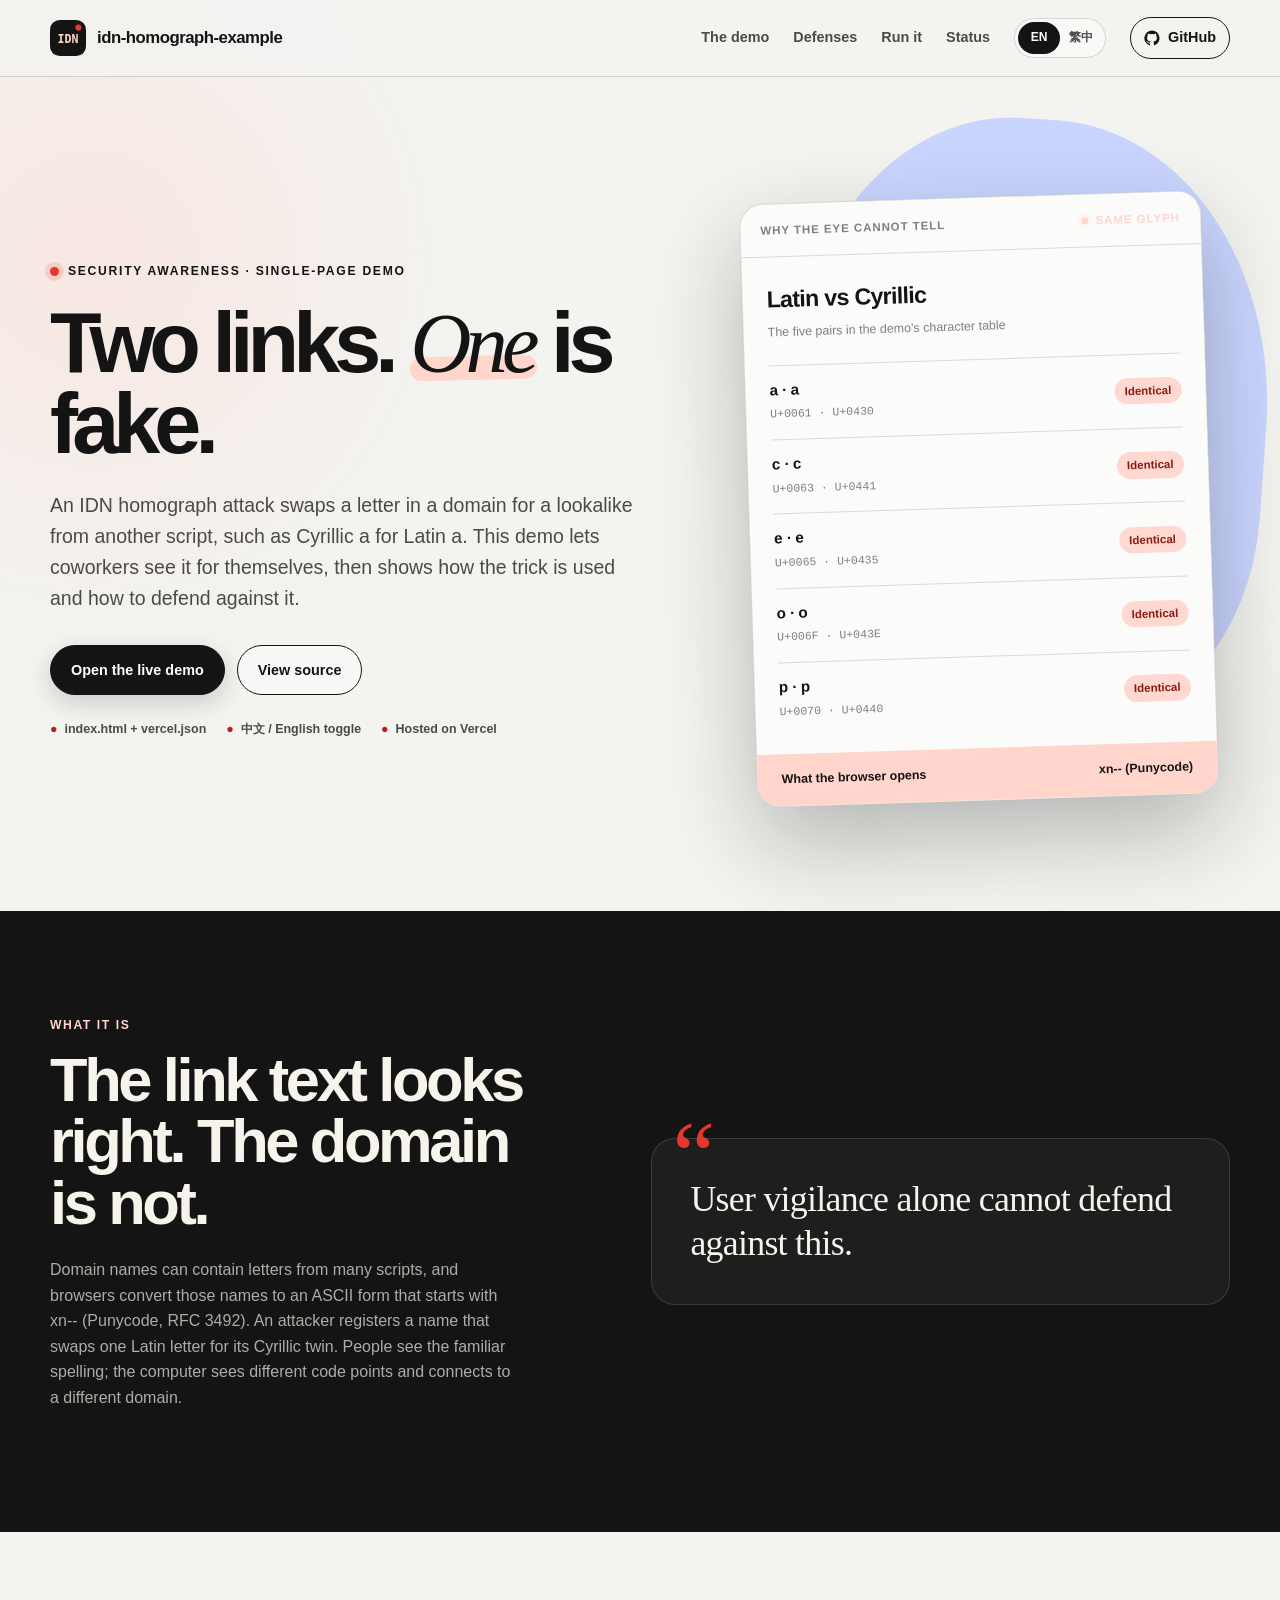
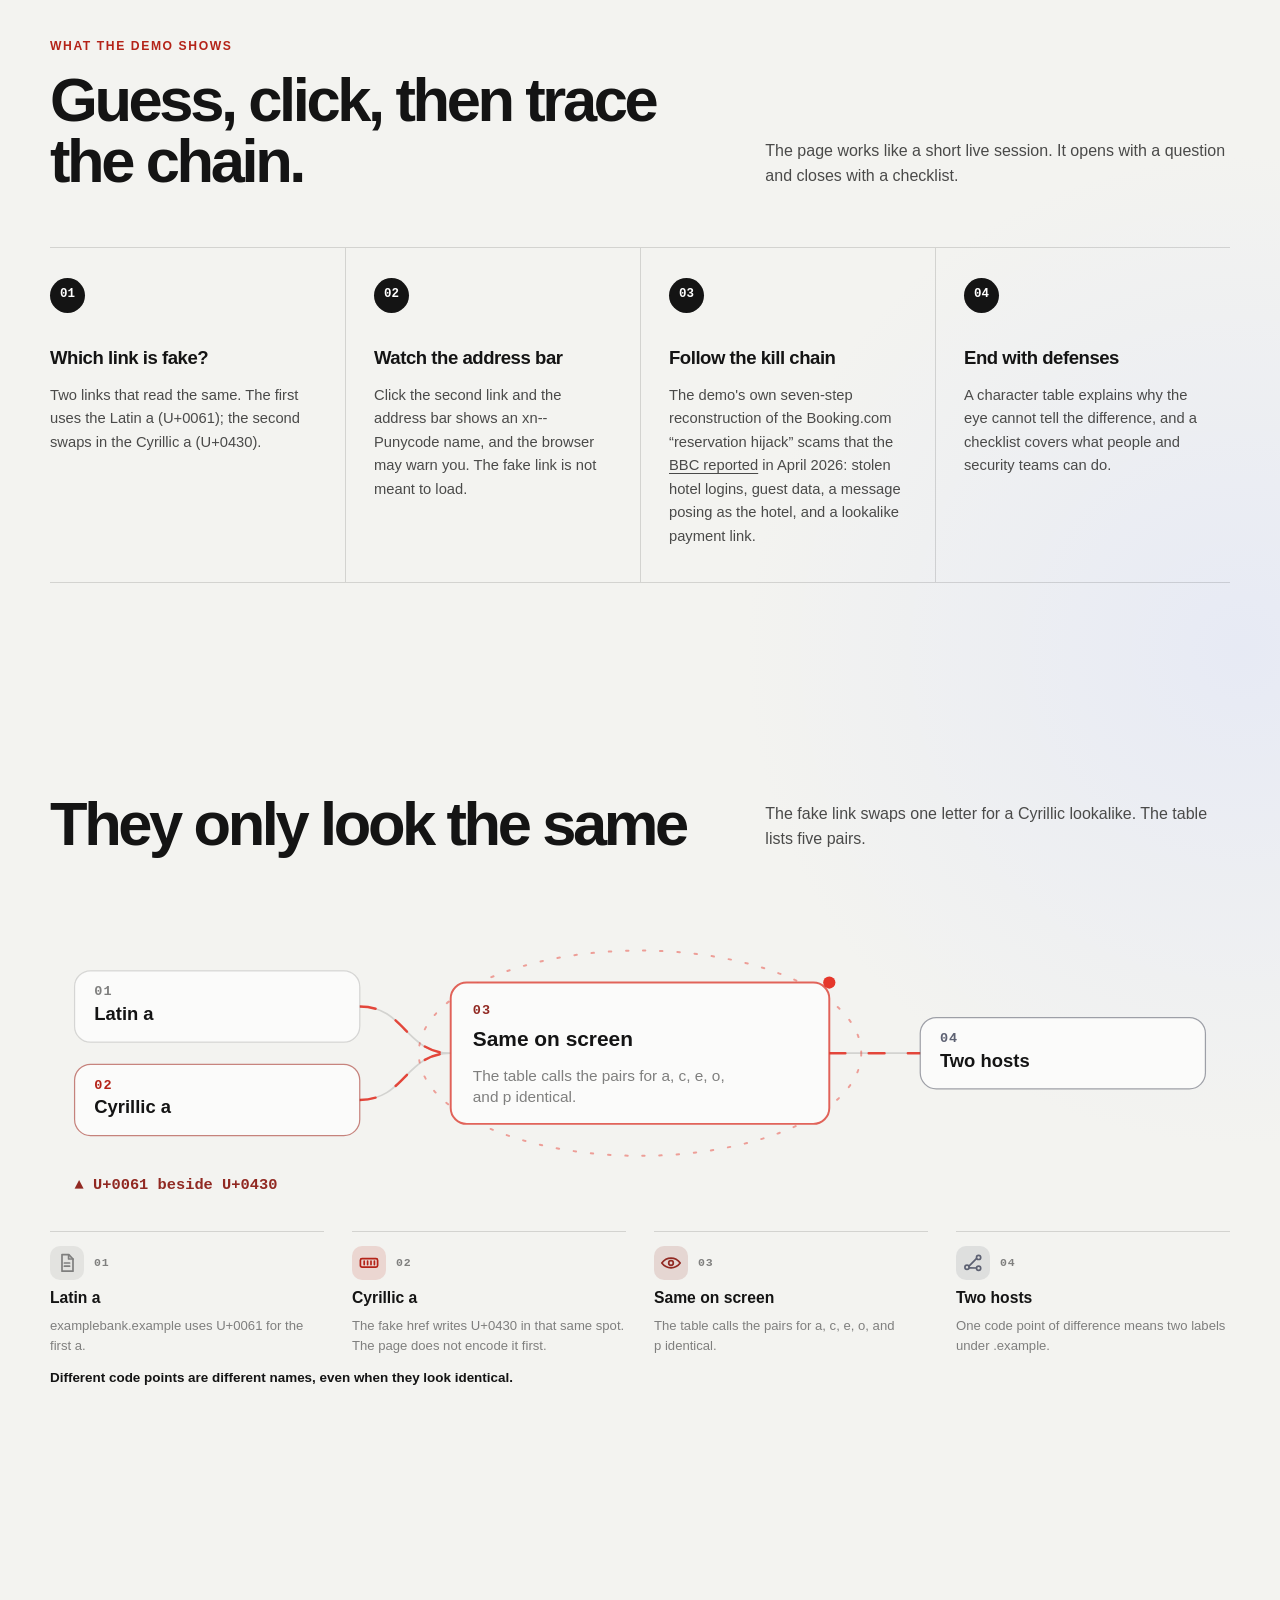
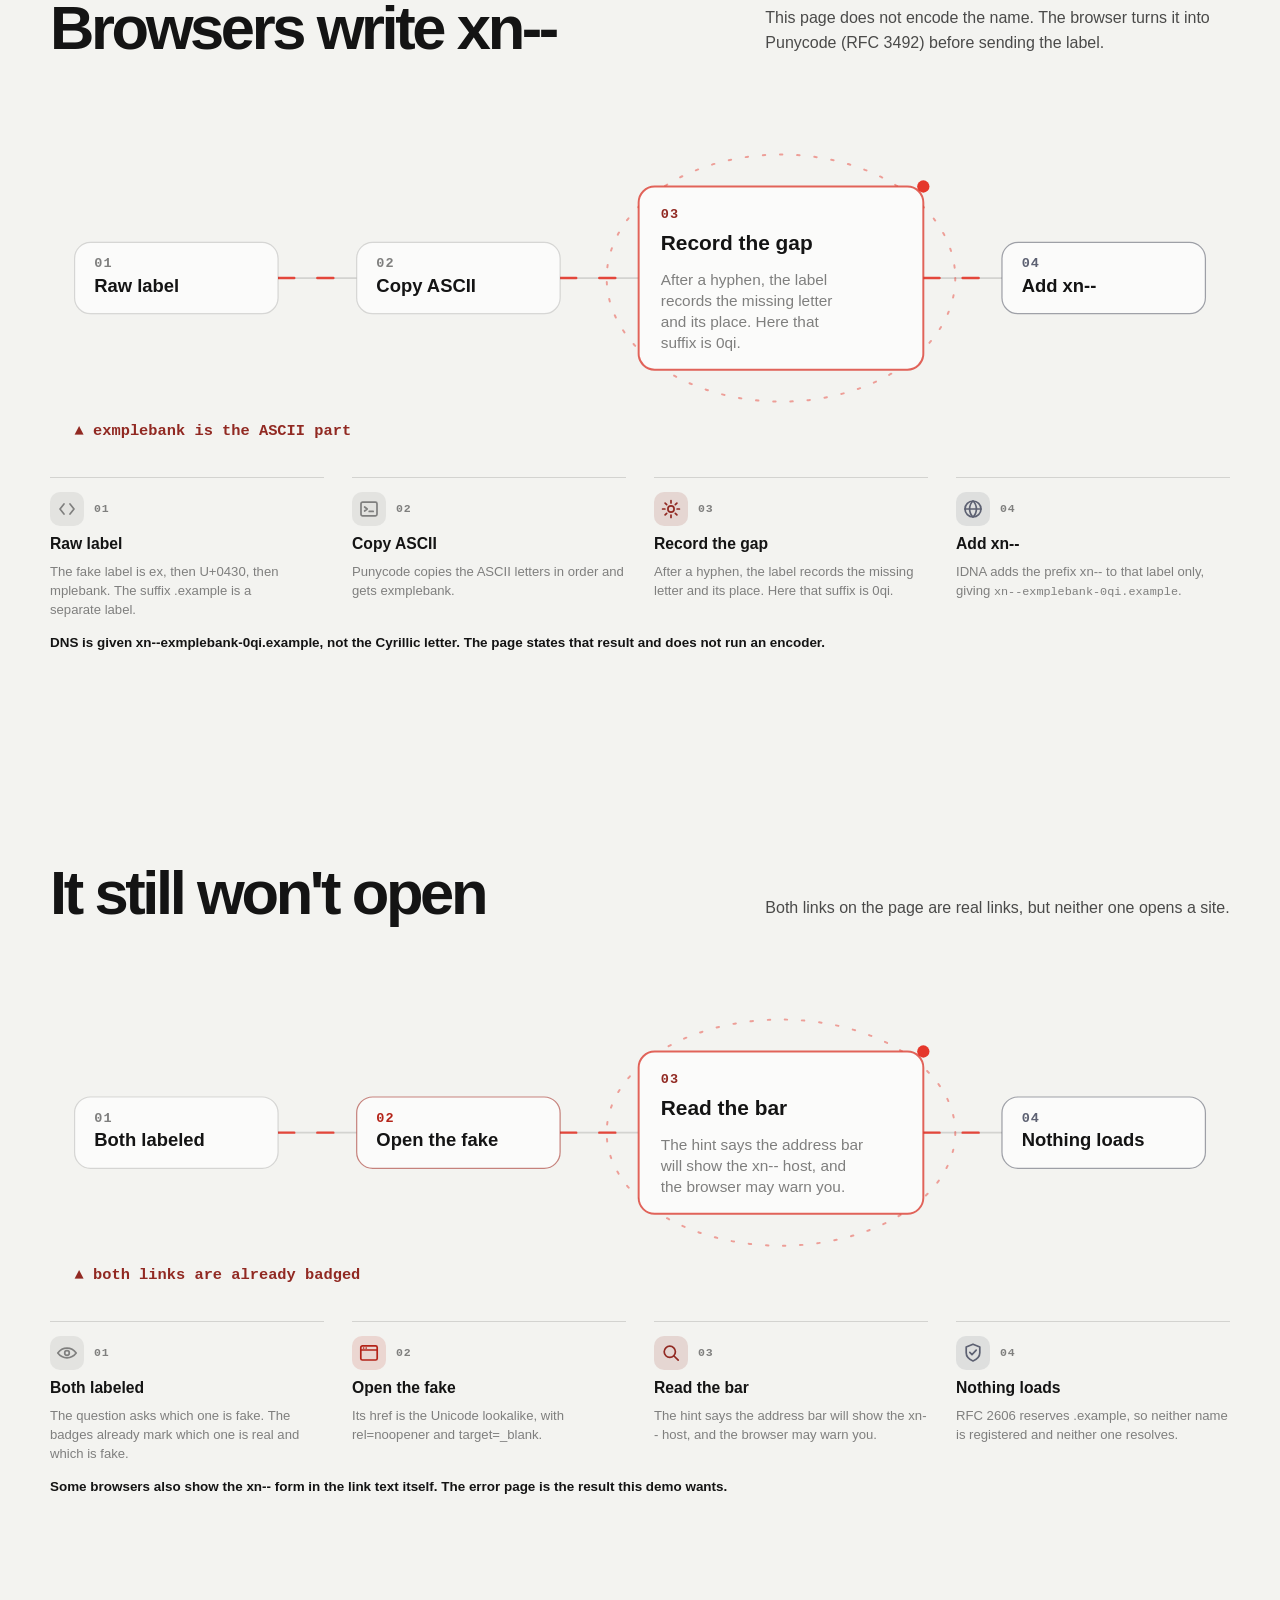
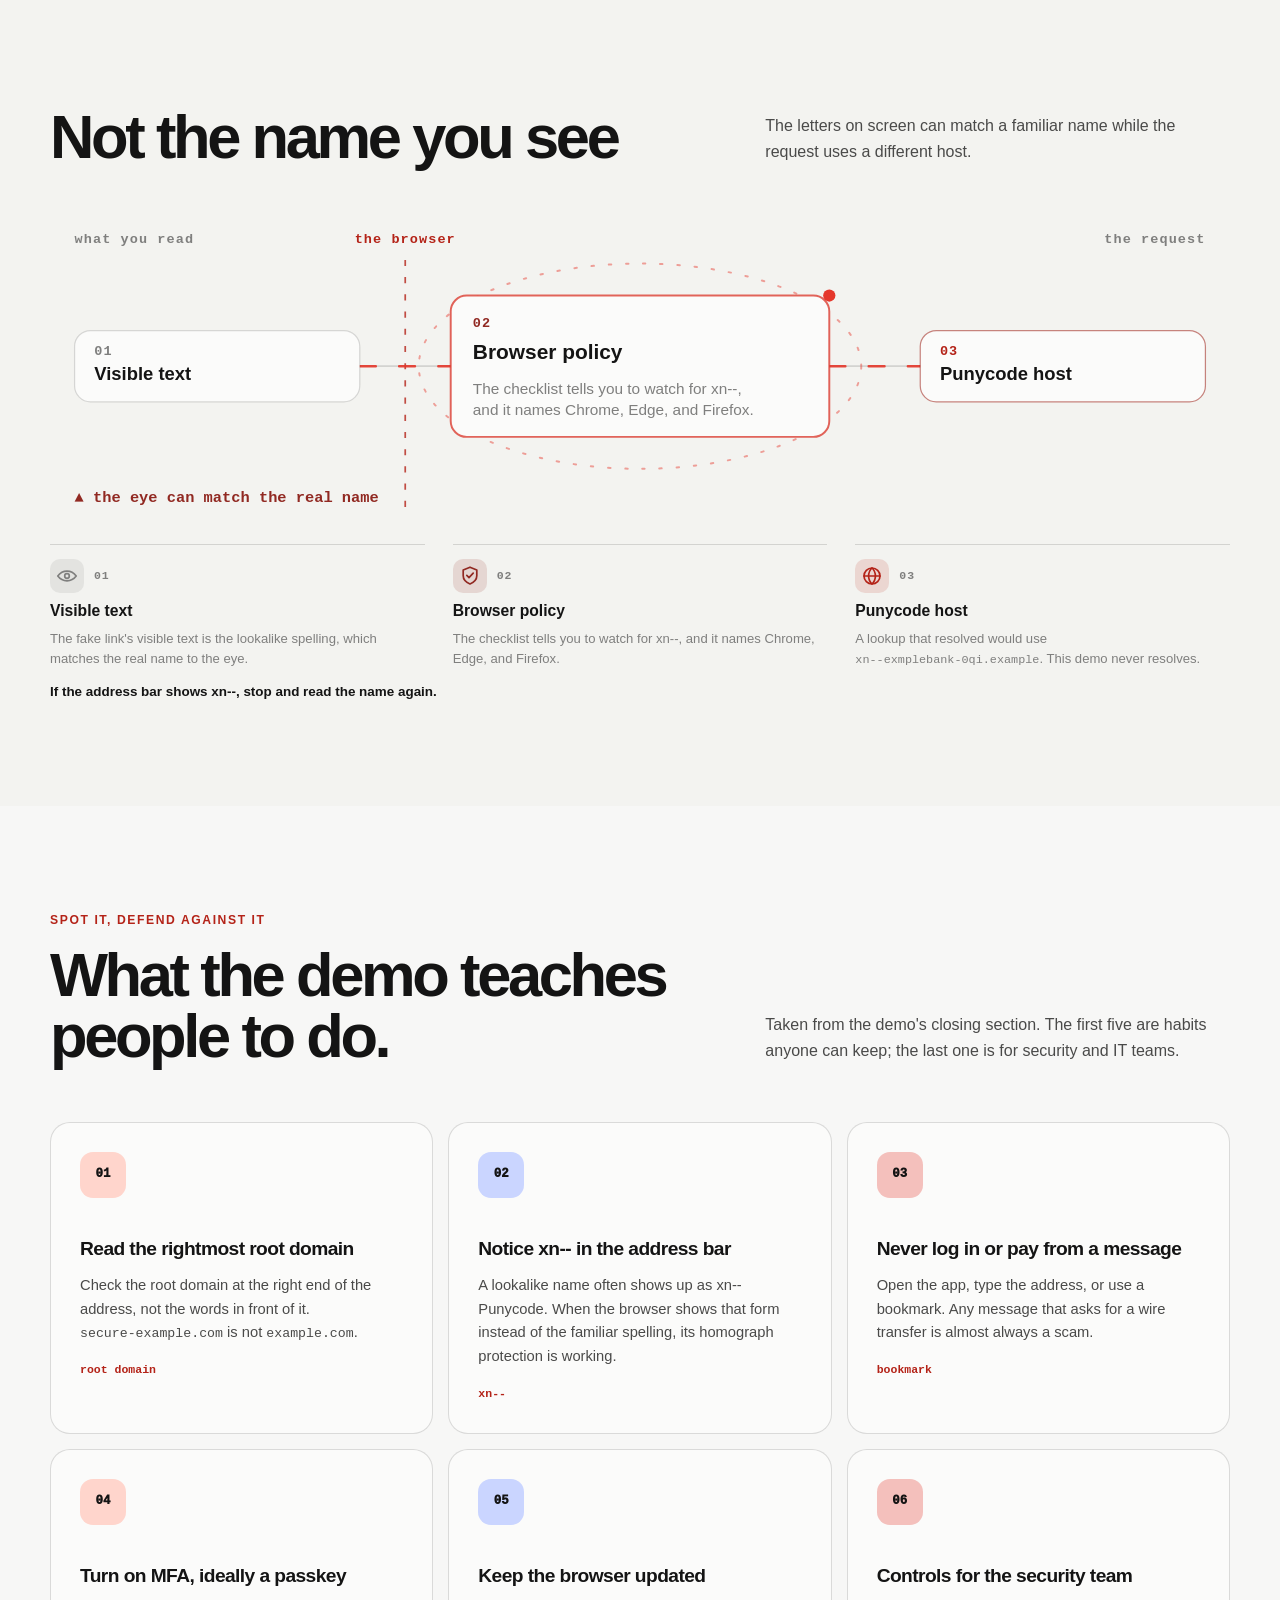
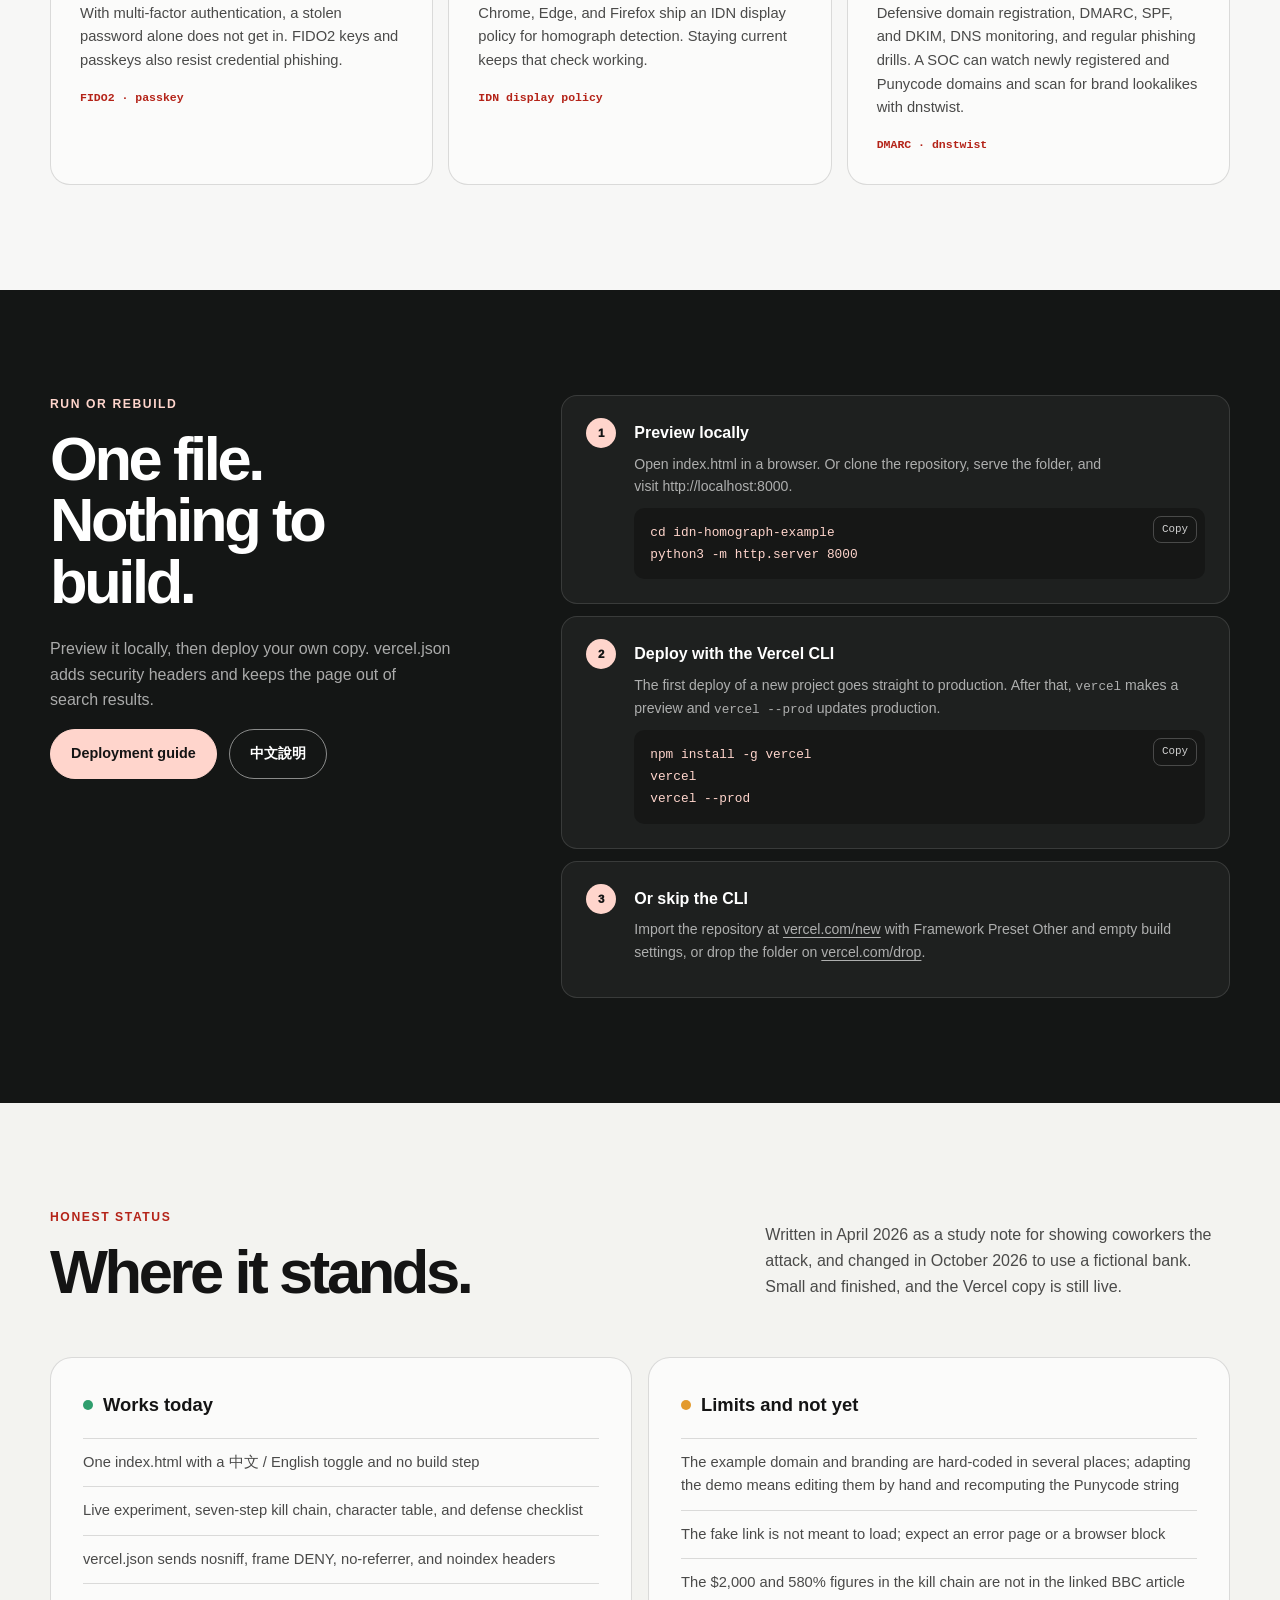
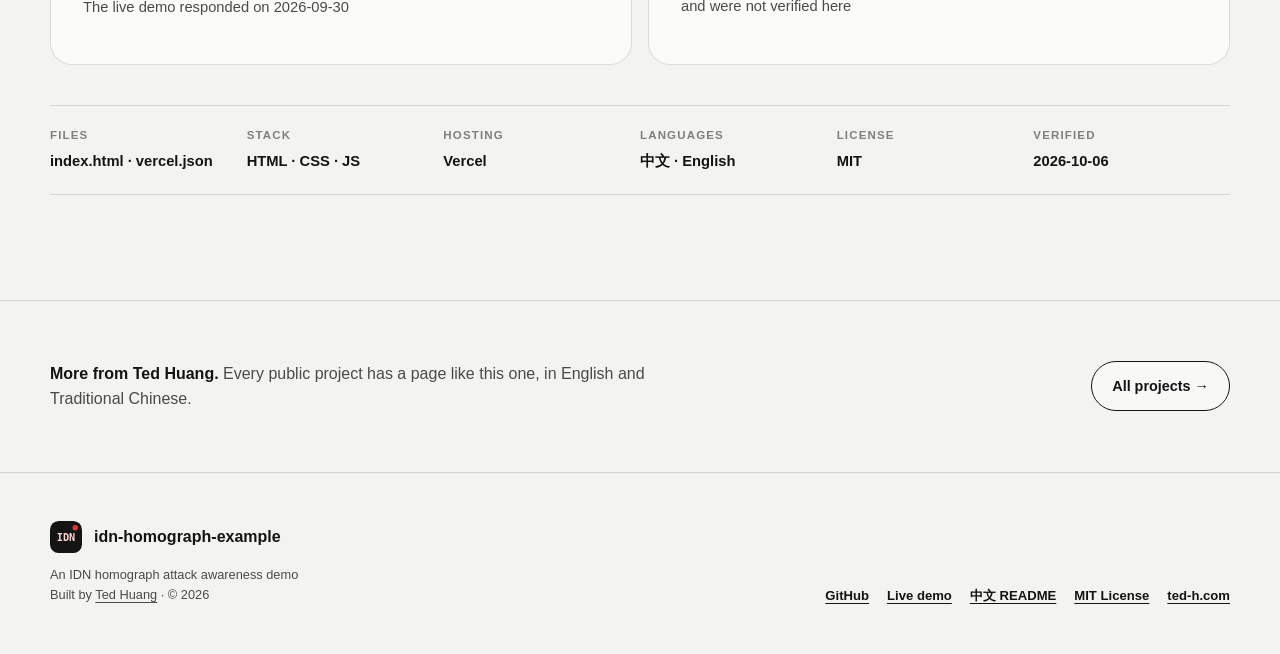
==== commit a1b893c5: "Rewrite the diagram text in plain language Each of the four diagrams now says one idea in plain word" ====
--- a/site/index.html
+++ b/site/index.html
@@ -40,10 +40,10 @@
 <section class="hero" id="top"><div class="hero-copy"><div class="eyebrow"><span class="lang-en">Security awareness · Single-page demo</span><span class="lang-zh" lang="zh-Hant">資安宣導 · 單頁 demo</span></div><h1 class="lang-en">Two links. <em>One</em> is fake.</h1><h1 class="lang-zh" lang="zh-Hant">兩個連結，<em>一個</em>是假的。</h1><p class="lang-en">An IDN homograph attack swaps a letter in a domain for a lookalike from another script, such as Cyrillic а for Latin a. This demo lets coworkers see it for themselves, then shows how the trick is used and how to defend against it.</p><p class="lang-zh" lang="zh-Hant">IDN 同形異義字攻擊，是把網域裡的字母換成其他文字裡長得一模一樣的字母，例如用西里爾字母 а 取代拉丁字母 a。這個 demo 讓同事親眼看一次，再說明攻擊者怎麼利用、又該怎麼防。</p><div class="button-row"><a class="button button-primary" href="https://project-9ogsa.vercel.app"><span class="lang-en">Open the live demo</span><span class="lang-zh" lang="zh-Hant">開啟線上 demo</span></a><a class="button button-secondary" href="https://github.com/teddashh/idn-homograph-example"><span class="lang-en">View source</span><span class="lang-zh" lang="zh-Hant">查看原始碼</span></a></div><div class="hero-notes"><span>index.html + vercel.json</span><span class="lang-en">中文 / English toggle</span><span class="lang-zh" lang="zh-Hant">中文 / English 切換</span><span class="lang-en">Hosted on Vercel</span><span class="lang-zh" lang="zh-Hant">部署在 Vercel</span></div></div><div class="visual-wrap"><div class="panel is-light"><div class="panel-top"><span><span class="lang-en">Why the eye cannot tell</span><span class="lang-zh" lang="zh-Hant">為什麼肉眼看不出來</span></span><span class="live-dot"><span class="lang-en">Same glyph</span><span class="lang-zh" lang="zh-Hant">同一個字形</span></span></div><div class="panel-body"><div class="lang-en report-title">Latin vs Cyrillic</div><div class="lang-zh report-title" lang="zh-Hant">拉丁字母 vs 西里爾字母</div><div class="panel-meta"><span class="lang-en">The five pairs in the demo&#x27;s character table</span><span class="lang-zh" lang="zh-Hant">demo 字元對照表裡的五組字母</span></div><div class="report-row"><span><strong>a  ·  а</strong><small>U+0061 · U+0430</small></span><span class="pill pill-critical"><span class="lang-en">Identical</span><span class="lang-zh" lang="zh-Hant">一模一樣</span></span></div><div class="report-row"><span><strong>c  ·  с</strong><small>U+0063 · U+0441</small></span><span class="pill pill-critical"><span class="lang-en">Identical</span><span class="lang-zh" lang="zh-Hant">一模一樣</span></span></div><div class="report-row"><span><strong>e  ·  е</strong><small>U+0065 · U+0435</small></span><span class="pill pill-critical"><span class="lang-en">Identical</span><span class="lang-zh" lang="zh-Hant">一模一樣</span></span></div><div class="report-row"><span><strong>o  ·  о</strong><small>U+006F · U+043E</small></span><span class="pill pill-critical"><span class="lang-en">Identical</span><span class="lang-zh" lang="zh-Hant">一模一樣</span></span></div><div class="report-row"><span><strong>p  ·  р</strong><small>U+0070 · U+0440</small></span><span class="pill pill-critical"><span class="lang-en">Identical</span><span class="lang-zh" lang="zh-Hant">一模一樣</span></span></div><div class="panel-footer"><span><span class="lang-en">What the browser opens</span><span class="lang-zh" lang="zh-Hant">瀏覽器實際連到</span></span><span><span>xn-- (Punycode)</span></span></div></div></div></div></section>
 <section class="band"><div class="section problem-grid"><div><div class="section-kicker"><span class="lang-en">What it is</span><span class="lang-zh" lang="zh-Hant">這是什麼攻擊</span></div><h2 class="lang-en">The link text looks right. The domain is not.</h2><h2 class="lang-zh" lang="zh-Hant">看起來一樣，網域卻不同。</h2><p class="lang-en">Domain names can contain letters from many scripts, and browsers convert those names to an ASCII form that starts with xn-- (Punycode, RFC 3492). An attacker registers a name that swaps one Latin letter for its Cyrillic twin. People see the familiar spelling; the computer sees different code points and connects to a different domain.</p><p class="lang-zh" lang="zh-Hant">網域名稱可以包含各種文字的字母，瀏覽器會把這類名稱轉成以 xn-- 開頭的 ASCII 形式（Punycode，RFC 3492）。攻擊者註冊一個把某個拉丁字母換成西里爾「雙胞胎」的網域：人眼看到的是熟悉的拼法，電腦看到的卻是不同的碼位，連到的也是另一個網域。</p></div><blockquote class="lang-en quote">User vigilance alone cannot defend against this.</blockquote><blockquote class="lang-zh quote" lang="zh-Hant">單純靠使用者警覺，幾乎不可能防禦。</blockquote></div></section>
 <section class="section" id="how"><div class="section-heading "><div><div class="section-kicker"><span class="lang-en">What the demo shows</span><span class="lang-zh" lang="zh-Hant">Demo 在教什麼</span></div><h2 class="lang-en">Guess, click, then trace the chain.</h2><h2 class="lang-zh" lang="zh-Hant">先猜，再點，最後看完整條攻擊鏈。</h2></div><p class="lang-en">The page works like a short live session. It opens with a question and closes with a checklist.</p><p class="lang-zh" lang="zh-Hant">整個頁面就像一堂簡短的現場課：從一個問題開始，用一份清單收尾。</p></div><div class="flow-grid n4"><article class="flow-card"><div class="flow-number">01</div><h3 class="lang-en">Which link is fake?</h3><h3 class="lang-zh" lang="zh-Hant">哪個連結是假的？</h3><p class="lang-en">Two links that read the same. The first uses the Latin a (U+0061); the second swaps in the Cyrillic а (U+0430).</p><p class="lang-zh" lang="zh-Hant">兩個看起來一樣的連結。第一個用的是拉丁字母 a（U+0061），第二個換成了西里爾字母 а（U+0430）。</p></article><article class="flow-card"><div class="flow-number">02</div><h3 class="lang-en">Watch the address bar</h3><h3 class="lang-zh" lang="zh-Hant">點下去看網址列</h3><p class="lang-en">Click the second link and the address bar shows an xn-- Punycode name, and the browser may warn you. The fake link is not meant to load.</p><p class="lang-zh" lang="zh-Hant">點第二個連結，網址列會出現 xn-- 開頭的 Punycode 名稱，瀏覽器也可能跳出警告。假連結本來就不會正常開啟。</p></article><article class="flow-card"><div class="flow-number">03</div><h3 class="lang-en">Follow the kill chain</h3><h3 class="lang-zh" lang="zh-Hant">走一遍攻擊鏈</h3><p class="lang-en">The demo&#x27;s own seven-step reconstruction of the Booking.com “reservation hijack” scams that the <a href="https://www.bbc.com/news/articles/cly00jnnxypo">BBC reported</a> in April 2026: stolen hotel logins, guest data, a message posing as the hotel, and a lookalike payment link.</p><p class="lang-zh" lang="zh-Hant">demo 自己整理的七步攻擊鏈，對應 <a href="https://www.bbc.com/news/articles/cly00jnnxypo">BBC 在 2026 年 4 月報導</a>的 Booking.com「訂房劫持」詐騙：飯店後台帳密被偷、房客資料外流、有人冒充飯店傳訊息，最後附上一個仿冒的付款連結。</p></article><article class="flow-card"><div class="flow-number">04</div><h3 class="lang-en">End with defenses</h3><h3 class="lang-zh" lang="zh-Hant">最後談防禦</h3><p class="lang-en">A character table explains why the eye cannot tell the difference, and a checklist covers what people and security teams can do.</p><p class="lang-zh" lang="zh-Hant">用字元對照表說明為什麼肉眼分不出來，再用一份清單整理個人與資安團隊各自能做的事。</p></article></div></section>
-<section class="section" id="lookalike"><div class="section-heading "><div><h2 class="lang-en">Why the letters match</h2><h2 class="lang-zh" lang="zh-Hant">為什麼字母看起來一樣</h2></div><p class="lang-en">The fake link swaps one letter for a Cyrillic lookalike. The demo&#x27;s table lists five pairs.</p><p class="lang-zh" lang="zh-Hant">假連結把一個字母換成西里爾字母的形近字。Demo 的對照表列出五組。</p></div><figure class="fd lang-en" data-fd="{&quot;columns&quot;:[[0,1],[2],[3]],&quot;core&quot;:2}"><ol class="fd-legend"><li class="fd-node" data-step="0" data-tone="neutral" data-icon="doc"><span class="fd-head"><span class="fd-chip"></span><span class="fd-step" aria-hidden="true">01</span></span><p class="fd-title">Latin letter</p><p class="fd-note">The real link uses U+0061 for the first a in examplebank.example.</p><span class="fd-link" aria-hidden="true"></span></li><li class="fd-node" data-step="1" data-tone="warn" data-icon="mask"><span class="fd-head"><span class="fd-chip"></span><span class="fd-step" aria-hidden="true">02</span></span><p class="fd-title">Cyrillic letter</p><p class="fd-note">The fake href writes U+0430 in that same spot, and the page does not encode it first.</p><span class="fd-link" aria-hidden="true"></span></li><li class="fd-node" data-step="2" data-tone="accent" data-icon="eye"><span class="fd-head"><span class="fd-chip"></span><span class="fd-step" aria-hidden="true">03</span></span><p class="fd-title">Same glyph</p><p class="fd-note">The table marks a/а, c/с, e/е, o/о, and p/р as identical on screen.</p><span class="fd-link" aria-hidden="true"></span></li><li class="fd-node" data-step="3" data-tone="info" data-icon="route"><span class="fd-head"><span class="fd-chip"></span><span class="fd-step" aria-hidden="true">04</span></span><p class="fd-title">Two names</p><p class="fd-note">The labels differ by one code point, so they are different names under .example.</p></li></ol><ul class="fd-ticks"><li>U+0061 versus U+0430</li><li>five pairs look alike</li><li>two different labels</li></ul><figcaption>The real link&#x27;s a is Latin U+0061. The fake link&#x27;s first a is Cyrillic U+0430, written directly in the href. The demo&#x27;s table says those glyphs look identical, and it says the same for c and с (U+0441), e and е (U+0435), o and о (U+043E), and p and р (U+0440). Different code points mean two different labels.</figcaption></figure><figure class="fd lang-zh" lang="zh-Hant" data-fd="{&quot;columns&quot;:[[0,1],[2],[3]],&quot;core&quot;:2}"><ol class="fd-legend"><li class="fd-node" data-step="0" data-tone="neutral" data-icon="doc"><span class="fd-head"><span class="fd-chip"></span><span class="fd-step" aria-hidden="true">01</span></span><p class="fd-title">拉丁字母</p><p class="fd-note">正牌連結 examplebank.example 的第一個 a 是 U+0061。</p><span class="fd-link" aria-hidden="true"></span></li><li class="fd-node" data-step="1" data-tone="warn" data-icon="mask"><span class="fd-head"><span class="fd-chip"></span><span class="fd-step" aria-hidden="true">02</span></span><p class="fd-title">西里爾字母</p><p class="fd-note">假連結的 href 在同一個位置直接寫 U+0430，頁面沒有先把它編碼。</p><span class="fd-link" aria-hidden="true"></span></li><li class="fd-node" data-step="2" data-tone="accent" data-icon="eye"><span class="fd-head"><span class="fd-chip"></span><span class="fd-step" aria-hidden="true">03</span></span><p class="fd-title">字形相同</p><p class="fd-note">對照表把 a/а、c/с、e/е、o/о、p/р 都標成螢幕上看起來一樣。</p><span class="fd-link" aria-hidden="true"></span></li><li class="fd-node" data-step="3" data-tone="info" data-icon="route"><span class="fd-head"><span class="fd-chip"></span><span class="fd-step" aria-hidden="true">04</span></span><p class="fd-title">兩個名稱</p><p class="fd-note">兩個標籤差一個碼位，所以是 .example 底下兩個不同的名稱。</p></li></ol><ul class="fd-ticks"><li>U+0061 對上 U+0430</li><li>五組看起來相同</li><li>兩個不同標籤</li></ul><figcaption>正牌連結的 a 是拉丁字母 U+0061。假連結的第一個 a 是西里爾字母 U+0430，直接寫在 href 裡。Demo 的對照表說這兩個字形看起來一樣，c 和 с（U+0441）、e 和 е（U+0435）、o 和 о（U+043E）、p 和 р（U+0440）也一樣。碼位不同，就是兩個不同的標籤。</figcaption></figure></section>
-<section class="section" id="punycode"><div class="section-heading "><div><h2 class="lang-en">How the name becomes xn--</h2><h2 class="lang-zh" lang="zh-Hant">名稱怎麼變成 xn--</h2></div><p class="lang-en">The page does not compute this. The browser converts the label with Punycode, RFC 3492, when it uses the name.</p><p class="lang-zh" lang="zh-Hant">頁面自己不算這段。瀏覽器要用這個名稱時，才用 Punycode（RFC 3492）轉換標籤。</p></div><figure class="fd lang-en" data-fd="{&quot;columns&quot;:[[0],[1],[2],[3]],&quot;core&quot;:2}"><ol class="fd-legend"><li class="fd-node" data-step="0" data-tone="neutral" data-icon="code"><span class="fd-head"><span class="fd-chip"></span><span class="fd-step" aria-hidden="true">01</span></span><p class="fd-title">Unicode label</p><p class="fd-note">The fake host is ex, then U+0430, then mplebank, and the suffix .example stays a separate label.</p><span class="fd-link" aria-hidden="true"></span></li><li class="fd-node" data-step="1" data-tone="neutral" data-icon="terminal"><span class="fd-head"><span class="fd-chip"></span><span class="fd-step" aria-hidden="true">02</span></span><p class="fd-title">Keep ASCII</p><p class="fd-note">Punycode copies the ASCII letters in order and leaves that Cyrillic letter out of this part, which produces exmplebank.</p><span class="fd-link" aria-hidden="true"></span></li><li class="fd-node" data-step="2" data-tone="accent" data-icon="gear"><span class="fd-head"><span class="fd-chip"></span><span class="fd-step" aria-hidden="true">03</span></span><p class="fd-title">Record gap</p><p class="fd-note">After a hyphen, the rest of the label records the removed character and its position, which is the suffix 0qi for this name.</p><span class="fd-link" aria-hidden="true"></span></li><li class="fd-node" data-step="3" data-tone="info" data-icon="globe"><span class="fd-head"><span class="fd-chip"></span><span class="fd-step" aria-hidden="true">04</span></span><p class="fd-title">Add prefix</p><p class="fd-note">IDNA adds the ACE prefix xn-- to that label only, so the host is xn--exmplebank-0qi.example.</p></li></ol><ul class="fd-ticks"><li>ASCII part is exmplebank</li><li>suffix for this label is 0qi</li><li>host starts with xn--</li></ul><figcaption>The browser does not send the Cyrillic letter to DNS as that character. It keeps the ASCII letters exmplebank, encodes the missing letter and its position as 0qi, and prefixes xn-- on that label only. The host is xn--exmplebank-0qi.example. The static page states this result and does not run an encoder.</figcaption></figure><figure class="fd lang-zh" lang="zh-Hant" data-fd="{&quot;columns&quot;:[[0],[1],[2],[3]],&quot;core&quot;:2}"><ol class="fd-legend"><li class="fd-node" data-step="0" data-tone="neutral" data-icon="code"><span class="fd-head"><span class="fd-chip"></span><span class="fd-step" aria-hidden="true">01</span></span><p class="fd-title">原文字標籤</p><p class="fd-note">假的主機名稱是 ex、U+0430、mplebank，後綴 .example 是另一個標籤。</p><span class="fd-link" aria-hidden="true"></span></li><li class="fd-node" data-step="1" data-tone="neutral" data-icon="terminal"><span class="fd-head"><span class="fd-chip"></span><span class="fd-step" aria-hidden="true">02</span></span><p class="fd-title">留下 ASCII</p><p class="fd-note">Punycode 依序抄下 ASCII 字母，這一段不含那個西里爾字母，所以得到 exmplebank。</p><span class="fd-link" aria-hidden="true"></span></li><li class="fd-node" data-step="2" data-tone="accent" data-icon="gear"><span class="fd-head"><span class="fd-chip"></span><span class="fd-step" aria-hidden="true">03</span></span><p class="fd-title">記下缺字</p><p class="fd-note">連字號後面的部分記下被拿掉的字和它的位置，這個名稱的後綴是 0qi。</p><span class="fd-link" aria-hidden="true"></span></li><li class="fd-node" data-step="3" data-tone="info" data-icon="globe"><span class="fd-head"><span class="fd-chip"></span><span class="fd-step" aria-hidden="true">04</span></span><p class="fd-title">加上前綴</p><p class="fd-note">IDNA 只在該標籤前加上 ACE 前綴 xn--，所以主機名稱是 xn--exmplebank-0qi.example。</p></li></ol><ul class="fd-ticks"><li>ASCII 部分是 exmplebank</li><li>這個標籤的後綴是 0qi</li><li>主機名稱以 xn-- 開頭</li></ul><figcaption>瀏覽器不會把那個西里爾字母原樣送給 DNS。它保留 ASCII 字母 exmplebank，把缺的字和位置編成 0qi，並只在該標籤前加上 xn--。主機名稱是 xn--exmplebank-0qi.example。靜態頁面寫出這個結果，自己並沒有執行編碼器。</figcaption></figure></section>
-<section class="section" id="demo-click"><div class="section-heading "><div><h2 class="lang-en">What a click is meant to show</h2><h2 class="lang-zh" lang="zh-Hant">點下去應該看到什麼</h2></div><p class="lang-en">Both links are real anchors in index.html. Neither is meant to open a site.</p><p class="lang-zh" lang="zh-Hant">兩個連結都是 index.html 裡的真連結。它們都不該打開一個網站。</p></div><figure class="fd lang-en" data-fd="{&quot;columns&quot;:[[0],[1],[2],[3]],&quot;core&quot;:2}"><ol class="fd-legend"><li class="fd-node" data-step="0" data-tone="neutral" data-icon="eye"><span class="fd-head"><span class="fd-chip"></span><span class="fd-step" aria-hidden="true">01</span></span><p class="fd-title">Two links</p><p class="fd-note">The question asks which link is fake, and the badges already say Real and Fake in both languages.</p><span class="fd-link" aria-hidden="true"></span></li><li class="fd-node" data-step="1" data-tone="warn" data-icon="window"><span class="fd-head"><span class="fd-chip"></span><span class="fd-step" aria-hidden="true">02</span></span><p class="fd-title">Open fake</p><p class="fd-note">The second anchor&#x27;s href is the Unicode lookalike, with rel noopener and target _blank.</p><span class="fd-link" aria-hidden="true"></span></li><li class="fd-node" data-step="2" data-tone="accent" data-icon="search"><span class="fd-head"><span class="fd-chip"></span><span class="fd-step" aria-hidden="true">03</span></span><p class="fd-title">Address bar</p><p class="fd-note">The page says the address bar shows the xn-- host, and that the browser may warn.</p><span class="fd-link" aria-hidden="true"></span></li><li class="fd-node" data-step="3" data-tone="info" data-icon="shield"><span class="fd-head"><span class="fd-chip"></span><span class="fd-step" aria-hidden="true">04</span></span><p class="fd-title">No site</p><p class="fd-note">Both names use .example, which RFC 2606 reserves, so they are not registered and do not resolve.</p></li></ol><ul class="fd-ticks"><li>badges already mark both</li><li>bar is expected to show xn--</li><li>.example does not resolve</li></ul><figcaption>The demo shows two anchors that look the same and are already labeled Real and Fake. Clicking the fake one is expected to show xn--exmplebank-0qi.example in the address bar, and possibly a browser warning. Some browsers also show the xn-- form in the link text itself. Both names are reserved, so the error page is the intended result.</figcaption></figure><figure class="fd lang-zh" lang="zh-Hant" data-fd="{&quot;columns&quot;:[[0],[1],[2],[3]],&quot;core&quot;:2}"><ol class="fd-legend"><li class="fd-node" data-step="0" data-tone="neutral" data-icon="eye"><span class="fd-head"><span class="fd-chip"></span><span class="fd-step" aria-hidden="true">01</span></span><p class="fd-title">兩個連結</p><p class="fd-note">問題問哪一個是假的，徽章已經用兩種語言標成正牌和假的。</p><span class="fd-link" aria-hidden="true"></span></li><li class="fd-node" data-step="1" data-tone="warn" data-icon="window"><span class="fd-head"><span class="fd-chip"></span><span class="fd-step" aria-hidden="true">02</span></span><p class="fd-title">打開假連結</p><p class="fd-note">第二個連結的 href 是 Unicode 形近名稱，並帶有 rel noopener 和 target _blank。</p><span class="fd-link" aria-hidden="true"></span></li><li class="fd-node" data-step="2" data-tone="accent" data-icon="search"><span class="fd-head"><span class="fd-chip"></span><span class="fd-step" aria-hidden="true">03</span></span><p class="fd-title">看網址列</p><p class="fd-note">頁面說明網址列會顯示 xn-- 主機名稱，瀏覽器也可能出現警告。</p><span class="fd-link" aria-hidden="true"></span></li><li class="fd-node" data-step="3" data-tone="info" data-icon="shield"><span class="fd-head"><span class="fd-chip"></span><span class="fd-step" aria-hidden="true">04</span></span><p class="fd-title">不會載入</p><p class="fd-note">兩個名稱都用 .example，RFC 2606 保留這個頂級網域，所以無法註冊，也不會解析。</p></li></ol><ul class="fd-ticks"><li>徽章已經標好兩邊</li><li>網址列應顯示 xn--</li><li>.example 不會解析</li></ul><figcaption>Demo 顯示兩個看起來一樣的連結，而且已經標成正牌和假的。點假的那個，網址列預期會出現 xn--exmplebank-0qi.example，瀏覽器也可能警告。有些瀏覽器連連結文字都顯示 xn--。兩個名稱都是保留名稱，所以錯誤頁就是預期的結果。</figcaption></figure></section>
-<section class="section" id="name-boundary"><div class="section-heading "><div><h2 class="lang-en">The spelling versus the host</h2><h2 class="lang-zh" lang="zh-Hant">拼法和主機名稱</h2></div><p class="lang-en">The link text can show a familiar spelling while the request uses a different host.</p><p class="lang-zh" lang="zh-Hant">連結文字可以顯示熟悉的拼法，實際請求卻是另一個主機名稱。</p></div><figure class="fd lang-en" data-fd="{&quot;columns&quot;:[[0],[1],[2]],&quot;core&quot;:1,&quot;boundaryAfter&quot;:0}"><ol class="fd-legend"><li class="fd-node" data-step="0" data-tone="neutral" data-icon="eye"><span class="fd-head"><span class="fd-chip"></span><span class="fd-step" aria-hidden="true">01</span></span><p class="fd-title">Link text</p><p class="fd-note">The visible text of the fake link is the lookalike spelling, which matches the real name to the eye.</p><span class="fd-link" aria-hidden="true"></span></li><li class="fd-node" data-step="1" data-tone="accent" data-icon="shield"><span class="fd-head"><span class="fd-chip"></span><span class="fd-step" aria-hidden="true">02</span></span><p class="fd-title">IDN policy</p><p class="fd-note">The demo says to watch for the xn-- form, and its checklist names the IDN display policy in Chrome, Edge, and Firefox.</p><span class="fd-link" aria-hidden="true"></span></li><li class="fd-node" data-step="2" data-tone="warn" data-icon="globe"><span class="fd-head"><span class="fd-chip"></span><span class="fd-step" aria-hidden="true">03</span></span><p class="fd-title">Other host</p><p class="fd-note">A resolved request would use xn--exmplebank-0qi.example, and in this demo the name does not resolve.</p></li></ol><ul class="fd-ticks"><li>text can match the real name</li><li>the bar may show xn--</li><li>the DNS name differs</li></ul><ul class="fd-zones"><li>on screen</li><li>the browser</li><li>the request</li></ul><figcaption>A reader can see a spelling that matches the real example while the host in the request is the Punycode name. The dashed line is the browser IDN display the demo tells you to watch. This demo&#x27;s names never resolve, because .example is reserved.</figcaption></figure><figure class="fd lang-zh" lang="zh-Hant" data-fd="{&quot;columns&quot;:[[0],[1],[2]],&quot;core&quot;:1,&quot;boundaryAfter&quot;:0}"><ol class="fd-legend"><li class="fd-node" data-step="0" data-tone="neutral" data-icon="eye"><span class="fd-head"><span class="fd-chip"></span><span class="fd-step" aria-hidden="true">01</span></span><p class="fd-title">連結文字</p><p class="fd-note">假連結畫面上的文字是形近拼法，肉眼看起來和正牌名稱相同。</p><span class="fd-link" aria-hidden="true"></span></li><li class="fd-node" data-step="1" data-tone="accent" data-icon="shield"><span class="fd-head"><span class="fd-chip"></span><span class="fd-step" aria-hidden="true">02</span></span><p class="fd-title">顯示政策</p><p class="fd-note">Demo 要你留意 xn-- 形式，它的清單也寫了 Chrome、Edge、Firefox 的 IDN 顯示政策。</p><span class="fd-link" aria-hidden="true"></span></li><li class="fd-node" data-step="2" data-tone="warn" data-icon="globe"><span class="fd-head"><span class="fd-chip"></span><span class="fd-step" aria-hidden="true">03</span></span><p class="fd-title">另一主機</p><p class="fd-note">若這個名稱能解析，請求會使用 xn--exmplebank-0qi.example；在這個 demo 裡它不會解析。</p></li></ol><ul class="fd-ticks"><li>文字可以像正牌名稱</li><li>網址列可能顯示 xn--</li><li>DNS 名稱並不相同</li></ul><ul class="fd-zones"><li>螢幕上</li><li>瀏覽器</li><li>實際請求</li></ul><figcaption>讀者可能看到和正牌範例相同的拼法，請求裡的主機名稱卻是 Punycode。虛線是 Demo 要你看的瀏覽器 IDN 顯示。這個 demo 的名稱不會解析，因為 .example 是保留網域。</figcaption></figure></section>
+<section class="section" id="lookalike"><div class="section-heading "><div><h2 class="lang-en">They only look the same</h2><h2 class="lang-zh" lang="zh-Hant">長得一樣，不是同一個字</h2></div><p class="lang-en">The fake link swaps one letter for a Cyrillic lookalike. The table lists five pairs.</p><p class="lang-zh" lang="zh-Hant">假連結把一個字母換成西里爾字母的形近字。對照表列了五組。</p></div><figure class="fd lang-en" data-fd="{&quot;columns&quot;:[[0,1],[2],[3]],&quot;core&quot;:2}"><ol class="fd-legend"><li class="fd-node" data-step="0" data-tone="neutral" data-icon="doc"><span class="fd-head"><span class="fd-chip"></span><span class="fd-step" aria-hidden="true">01</span></span><p class="fd-title">Latin a</p><p class="fd-note">examplebank.example uses U+0061 for the first a.</p><span class="fd-link" aria-hidden="true"></span></li><li class="fd-node" data-step="1" data-tone="warn" data-icon="mask"><span class="fd-head"><span class="fd-chip"></span><span class="fd-step" aria-hidden="true">02</span></span><p class="fd-title">Cyrillic a</p><p class="fd-note">The fake href writes U+0430 in that same spot. The page does not encode it first.</p><span class="fd-link" aria-hidden="true"></span></li><li class="fd-node" data-step="2" data-tone="accent" data-icon="eye"><span class="fd-head"><span class="fd-chip"></span><span class="fd-step" aria-hidden="true">03</span></span><p class="fd-title">Same on screen</p><p class="fd-note">The table calls the pairs for a, c, e, o, and p identical.</p><span class="fd-link" aria-hidden="true"></span></li><li class="fd-node" data-step="3" data-tone="info" data-icon="route"><span class="fd-head"><span class="fd-chip"></span><span class="fd-step" aria-hidden="true">04</span></span><p class="fd-title">Two hosts</p><p class="fd-note">One code point of difference means two labels under .example.</p></li></ol><ul class="fd-ticks"><li>U+0061 beside U+0430</li><li>five pairs in the table</li><li>two labels, not one</li></ul><figcaption>Different code points are different names, even when they look identical.</figcaption></figure><figure class="fd lang-zh" lang="zh-Hant" data-fd="{&quot;columns&quot;:[[0,1],[2],[3]],&quot;core&quot;:2}"><ol class="fd-legend"><li class="fd-node" data-step="0" data-tone="neutral" data-icon="doc"><span class="fd-head"><span class="fd-chip"></span><span class="fd-step" aria-hidden="true">01</span></span><p class="fd-title">拉丁的 a</p><p class="fd-note">examplebank.example 裡第一個 a，是 U+0061。</p><span class="fd-link" aria-hidden="true"></span></li><li class="fd-node" data-step="1" data-tone="warn" data-icon="mask"><span class="fd-head"><span class="fd-chip"></span><span class="fd-step" aria-hidden="true">02</span></span><p class="fd-title">西里爾的 a</p><p class="fd-note">假連結的 href 在同一個位置直接寫 U+0430。頁面沒有先編碼。</p><span class="fd-link" aria-hidden="true"></span></li><li class="fd-node" data-step="2" data-tone="accent" data-icon="eye"><span class="fd-head"><span class="fd-chip"></span><span class="fd-step" aria-hidden="true">03</span></span><p class="fd-title">螢幕上看一樣</p><p class="fd-note">對照表把 a、c、e、o、p 這五組都標成一模一樣。</p><span class="fd-link" aria-hidden="true"></span></li><li class="fd-node" data-step="3" data-tone="info" data-icon="route"><span class="fd-head"><span class="fd-chip"></span><span class="fd-step" aria-hidden="true">04</span></span><p class="fd-title">兩個主機名稱</p><p class="fd-note">差一個碼位，就是 .example 底下兩個不同的名稱。</p></li></ol><ul class="fd-ticks"><li>U+0061 旁邊是 U+0430</li><li>表上一共五組</li><li>是兩個名稱</li></ul><figcaption>碼位不同就是不同的名稱，就算看起來一樣。</figcaption></figure></section>
+<section class="section" id="punycode"><div class="section-heading "><div><h2 class="lang-en">Browsers write xn--</h2><h2 class="lang-zh" lang="zh-Hant">瀏覽器才寫 xn--</h2></div><p class="lang-en">This page does not encode the name. The browser turns it into Punycode (RFC 3492) before sending the label.</p><p class="lang-zh" lang="zh-Hant">頁面自己不會編碼。送出前，瀏覽器才把它轉成 Punycode（RFC 3492）。</p></div><figure class="fd lang-en" data-fd="{&quot;columns&quot;:[[0],[1],[2],[3]],&quot;core&quot;:2}"><ol class="fd-legend"><li class="fd-node" data-step="0" data-tone="neutral" data-icon="code"><span class="fd-head"><span class="fd-chip"></span><span class="fd-step" aria-hidden="true">01</span></span><p class="fd-title">Raw label</p><p class="fd-note">The fake label is ex, then U+0430, then mplebank. The suffix .example is a separate label.</p><span class="fd-link" aria-hidden="true"></span></li><li class="fd-node" data-step="1" data-tone="neutral" data-icon="terminal"><span class="fd-head"><span class="fd-chip"></span><span class="fd-step" aria-hidden="true">02</span></span><p class="fd-title">Copy ASCII</p><p class="fd-note">Punycode copies the ASCII letters in order and gets exmplebank.</p><span class="fd-link" aria-hidden="true"></span></li><li class="fd-node" data-step="2" data-tone="accent" data-icon="gear"><span class="fd-head"><span class="fd-chip"></span><span class="fd-step" aria-hidden="true">03</span></span><p class="fd-title">Record the gap</p><p class="fd-note">After a hyphen, the label records the missing letter and its place. Here that suffix is 0qi.</p><span class="fd-link" aria-hidden="true"></span></li><li class="fd-node" data-step="3" data-tone="info" data-icon="globe"><span class="fd-head"><span class="fd-chip"></span><span class="fd-step" aria-hidden="true">04</span></span><p class="fd-title">Add xn--</p><p class="fd-note">IDNA adds the prefix xn-- to that label only, giving <code class="nowrap">xn--exmplebank-0qi.example</code>.</p></li></ol><ul class="fd-ticks"><li>exmplebank is the ASCII part</li><li>the gap code is 0qi</li><li>only that label gets xn--</li></ul><figcaption>DNS is given xn--exmplebank-0qi.example, not the Cyrillic letter. The page states that result and does not run an encoder.</figcaption></figure><figure class="fd lang-zh" lang="zh-Hant" data-fd="{&quot;columns&quot;:[[0],[1],[2],[3]],&quot;core&quot;:2}"><ol class="fd-legend"><li class="fd-node" data-step="0" data-tone="neutral" data-icon="code"><span class="fd-head"><span class="fd-chip"></span><span class="fd-step" aria-hidden="true">01</span></span><p class="fd-title">原本的標籤</p><p class="fd-note">假標籤是 ex、接著 U+0430、再來 mplebank。後綴 .example 是另一段。</p><span class="fd-link" aria-hidden="true"></span></li><li class="fd-node" data-step="1" data-tone="neutral" data-icon="terminal"><span class="fd-head"><span class="fd-chip"></span><span class="fd-step" aria-hidden="true">02</span></span><p class="fd-title">先留 ASCII</p><p class="fd-note">Punycode 依序抄下 ASCII 字母，得到 exmplebank。</p><span class="fd-link" aria-hidden="true"></span></li><li class="fd-node" data-step="2" data-tone="accent" data-icon="gear"><span class="fd-head"><span class="fd-chip"></span><span class="fd-step" aria-hidden="true">03</span></span><p class="fd-title">記下缺的字</p><p class="fd-note">連字號後面記下被拿掉的字和位置。這個名稱的後綴是 0qi。</p><span class="fd-link" aria-hidden="true"></span></li><li class="fd-node" data-step="3" data-tone="info" data-icon="globe"><span class="fd-head"><span class="fd-chip"></span><span class="fd-step" aria-hidden="true">04</span></span><p class="fd-title">補上 xn--</p><p class="fd-note">IDNA 只在這段前面加 xn--，主機名稱就是 <code class="nowrap">xn--exmplebank-0qi.example</code>。</p></li></ol><ul class="fd-ticks"><li>exmplebank 是 ASCII 那段</li><li>缺字的碼是 0qi</li><li>只有這段加上 xn--</li></ul><figcaption>送給 DNS 的是 xn--exmplebank-0qi.example，不是那個西里爾字母。頁面只寫出這個結果，自己沒有編碼器。</figcaption></figure></section>
+<section class="section" id="demo-click"><div class="section-heading "><div><h2 class="lang-en">It still won&#x27;t open</h2><h2 class="lang-zh" lang="zh-Hant">點了也打不開</h2></div><p class="lang-en">Both links on the page are real links, but neither one opens a site.</p><p class="lang-zh" lang="zh-Hant">頁面上兩個都是真的連結，但點了都不會打開任何網站。</p></div><figure class="fd lang-en" data-fd="{&quot;columns&quot;:[[0],[1],[2],[3]],&quot;core&quot;:2}"><ol class="fd-legend"><li class="fd-node" data-step="0" data-tone="neutral" data-icon="eye"><span class="fd-head"><span class="fd-chip"></span><span class="fd-step" aria-hidden="true">01</span></span><p class="fd-title">Both labeled</p><p class="fd-note">The question asks which one is fake. The badges already mark which one is real and which is fake.</p><span class="fd-link" aria-hidden="true"></span></li><li class="fd-node" data-step="1" data-tone="warn" data-icon="window"><span class="fd-head"><span class="fd-chip"></span><span class="fd-step" aria-hidden="true">02</span></span><p class="fd-title">Open the fake</p><p class="fd-note">Its href is the Unicode lookalike, with rel=noopener and target=_blank.</p><span class="fd-link" aria-hidden="true"></span></li><li class="fd-node" data-step="2" data-tone="accent" data-icon="search"><span class="fd-head"><span class="fd-chip"></span><span class="fd-step" aria-hidden="true">03</span></span><p class="fd-title">Read the bar</p><p class="fd-note">The hint says the address bar will show the xn-- host, and the browser may warn you.</p><span class="fd-link" aria-hidden="true"></span></li><li class="fd-node" data-step="3" data-tone="info" data-icon="shield"><span class="fd-head"><span class="fd-chip"></span><span class="fd-step" aria-hidden="true">04</span></span><p class="fd-title">Nothing loads</p><p class="fd-note">RFC 2606 reserves .example, so neither name is registered and neither one resolves.</p></li></ol><ul class="fd-ticks"><li>both links are already badged</li><li>the bar will show xn--</li><li>.example will not resolve</li></ul><figcaption>Some browsers also show the xn-- form in the link text itself. The error page is the result this demo wants.</figcaption></figure><figure class="fd lang-zh" lang="zh-Hant" data-fd="{&quot;columns&quot;:[[0],[1],[2],[3]],&quot;core&quot;:2}"><ol class="fd-legend"><li class="fd-node" data-step="0" data-tone="neutral" data-icon="eye"><span class="fd-head"><span class="fd-chip"></span><span class="fd-step" aria-hidden="true">01</span></span><p class="fd-title">兩個都標好</p><p class="fd-note">問題在問哪一個是假的。徽章已經標出哪個是真的、哪個是假的。</p><span class="fd-link" aria-hidden="true"></span></li><li class="fd-node" data-step="1" data-tone="warn" data-icon="window"><span class="fd-head"><span class="fd-chip"></span><span class="fd-step" aria-hidden="true">02</span></span><p class="fd-title">打開第二個</p><p class="fd-note">它的 href 是 Unicode 形近名稱，並帶 rel=noopener 和 target=_blank。</p><span class="fd-link" aria-hidden="true"></span></li><li class="fd-node" data-step="2" data-tone="accent" data-icon="search"><span class="fd-head"><span class="fd-chip"></span><span class="fd-step" aria-hidden="true">03</span></span><p class="fd-title">讀網址列</p><p class="fd-note">頁面說網址列會出現 xn-- 主機名稱，瀏覽器也可能跳出警告。</p><span class="fd-link" aria-hidden="true"></span></li><li class="fd-node" data-step="3" data-tone="info" data-icon="shield"><span class="fd-head"><span class="fd-chip"></span><span class="fd-step" aria-hidden="true">04</span></span><p class="fd-title">沒有網站</p><p class="fd-note">兩個名稱都在 .example。RFC 2606 保留這個網域，所以不能註冊，也不會解析。</p></li></ol><ul class="fd-ticks"><li>徽章兩邊都標了</li><li>網址列會出現 xn--</li><li>.example 解析不了</li></ul><figcaption>有些瀏覽器連連結文字都顯示 xn--。錯誤頁就是這個 demo 要你看到的結果。</figcaption></figure></section>
+<section class="section" id="name-boundary"><div class="section-heading "><div><h2 class="lang-en">Not the name you see</h2><h2 class="lang-zh" lang="zh-Hant">看著像，主機不是</h2></div><p class="lang-en">The letters on screen can match a familiar name while the request uses a different host.</p><p class="lang-zh" lang="zh-Hant">螢幕上的字母可以像一個熟悉的名稱，請求用的卻是另一個主機。</p></div><figure class="fd lang-en" data-fd="{&quot;columns&quot;:[[0],[1],[2]],&quot;core&quot;:1,&quot;boundaryAfter&quot;:0}"><ol class="fd-legend"><li class="fd-node" data-step="0" data-tone="neutral" data-icon="eye"><span class="fd-head"><span class="fd-chip"></span><span class="fd-step" aria-hidden="true">01</span></span><p class="fd-title">Visible text</p><p class="fd-note">The fake link&#x27;s visible text is the lookalike spelling, which matches the real name to the eye.</p><span class="fd-link" aria-hidden="true"></span></li><li class="fd-node" data-step="1" data-tone="accent" data-icon="shield"><span class="fd-head"><span class="fd-chip"></span><span class="fd-step" aria-hidden="true">02</span></span><p class="fd-title">Browser policy</p><p class="fd-note">The checklist tells you to watch for xn--, and it names Chrome, Edge, and Firefox.</p><span class="fd-link" aria-hidden="true"></span></li><li class="fd-node" data-step="2" data-tone="warn" data-icon="globe"><span class="fd-head"><span class="fd-chip"></span><span class="fd-step" aria-hidden="true">03</span></span><p class="fd-title">Punycode host</p><p class="fd-note">A lookup that resolved would use <code class="nowrap">xn--exmplebank-0qi.example</code>. This demo never resolves.</p></li></ol><ul class="fd-ticks"><li>the eye can match the real name</li><li>watch the bar for xn--</li><li>the DNS name is different</li></ul><ul class="fd-zones"><li>what you read</li><li>the browser</li><li>the request</li></ul><figcaption>If the address bar shows xn--, stop and read the name again.</figcaption></figure><figure class="fd lang-zh" lang="zh-Hant" data-fd="{&quot;columns&quot;:[[0],[1],[2]],&quot;core&quot;:1,&quot;boundaryAfter&quot;:0}"><ol class="fd-legend"><li class="fd-node" data-step="0" data-tone="neutral" data-icon="eye"><span class="fd-head"><span class="fd-chip"></span><span class="fd-step" aria-hidden="true">01</span></span><p class="fd-title">畫面上的字</p><p class="fd-note">假連結畫面上的字是形近拼法，肉眼和正牌名稱一樣。</p><span class="fd-link" aria-hidden="true"></span></li><li class="fd-node" data-step="1" data-tone="accent" data-icon="shield"><span class="fd-head"><span class="fd-chip"></span><span class="fd-step" aria-hidden="true">02</span></span><p class="fd-title">瀏覽器政策</p><p class="fd-note">清單要你留意 xn--，並寫了 Chrome、Edge、Firefox 的 IDN 顯示政策。</p><span class="fd-link" aria-hidden="true"></span></li><li class="fd-node" data-step="2" data-tone="warn" data-icon="globe"><span class="fd-head"><span class="fd-chip"></span><span class="fd-step" aria-hidden="true">03</span></span><p class="fd-title">另一個主機</p><p class="fd-note">如果名稱能解析，請求會用 <code class="nowrap">xn--exmplebank-0qi.example</code>。這個 demo 不會解析。</p></li></ol><ul class="fd-ticks"><li>肉眼可以看成正牌</li><li>網址列要看 xn--</li><li>DNS 名稱並不一樣</li></ul><ul class="fd-zones"><li>你讀到的</li><li>瀏覽器</li><li>送出去的</li></ul><figcaption>網址列如果出現 xn--，就停下來，把名稱再讀一次。</figcaption></figure></section>
 <section class="tinted" id="features"><div class="section"><div class="section-heading "><div><div class="section-kicker"><span class="lang-en">Spot it, defend against it</span><span class="lang-zh" lang="zh-Hant">辨識與防禦</span></div><h2 class="lang-en">What the demo teaches people to do.</h2><h2 class="lang-zh" lang="zh-Hant">這個 demo 要教的事。</h2></div><p class="lang-en">Taken from the demo&#x27;s closing section. The first five are habits anyone can keep; the last one is for security and IT teams.</p><p class="lang-zh" lang="zh-Hant">整理自 demo 的最後一段。前五項是每個人都做得到的習慣，最後一項是給資安與 IT 團隊的。</p></div><div class="card-grid"><article class="card"><div class="card-icon">01</div><h3 class="lang-en">Read the rightmost root domain</h3><h3 class="lang-zh" lang="zh-Hant">看網址最右邊的根網域</h3><p class="lang-en">Check the root domain at the right end of the address, not the words in front of it. <code class="nowrap">secure-example.com</code> is not <code class="nowrap">example.com</code>.</p><p class="lang-zh" lang="zh-Hant">檢查網址最右邊的根網域，不要被前面那串字騙了。<code class="nowrap">secure-example.com</code> 不是 <code class="nowrap">example.com</code>。</p><span class="tag">root domain</span></article><article class="card"><div class="card-icon">02</div><h3 class="lang-en">Notice xn-- in the address bar</h3><h3 class="lang-zh" lang="zh-Hant">注意網址列的 xn--</h3><p class="lang-en">A lookalike name often shows up as xn-- Punycode. When the browser shows that form instead of the familiar spelling, its homograph protection is working.</p><p class="lang-zh" lang="zh-Hant">仿冒網域常會以 xn-- 開頭的 Punycode 顯示。瀏覽器不顯示熟悉的拼法、改顯示這種形式，就代表它的同形字防護正在運作。</p><span class="tag">xn--</span></article><article class="card"><div class="card-icon">03</div><h3 class="lang-en">Never log in or pay from a message</h3><h3 class="lang-zh" lang="zh-Hant">不從訊息裡的連結登入或付款</h3><p class="lang-en">Open the app, type the address, or use a bookmark. Any message that asks for a wire transfer is almost always a scam.</p><p class="lang-zh" lang="zh-Hant">自己打開 App、手動輸入網址，或用書籤。任何要求銀行轉帳的訊息，幾乎都是詐騙。</p><span class="tag">bookmark</span></article><article class="card"><div class="card-icon">04</div><h3 class="lang-en">Turn on MFA, ideally a passkey</h3><h3 class="lang-zh" lang="zh-Hant">啟用 MFA，最好用 passkey</h3><p class="lang-en">With multi-factor authentication, a stolen password alone does not get in. FIDO2 keys and passkeys also resist credential phishing.</p><p class="lang-zh" lang="zh-Hant">有了多因素驗證，只偷到密碼也登不進去。FIDO2 金鑰與 passkey 還能抵擋帳密釣魚。</p><span class="tag">FIDO2 · passkey</span></article><article class="card"><div class="card-icon">05</div><h3 class="lang-en">Keep the browser updated</h3><h3 class="lang-zh" lang="zh-Hant">保持瀏覽器更新</h3><p class="lang-en">Chrome, Edge, and Firefox ship an IDN display policy for homograph detection. Staying current keeps that check working.</p><p class="lang-zh" lang="zh-Hant">Chrome、Edge、Firefox 都內建 IDN 顯示政策來偵測同形字，保持更新，這道檢查才會持續有效。</p><span class="tag">IDN display policy</span></article><article class="card"><div class="card-icon">06</div><h3 class="lang-en">Controls for the security team</h3><h3 class="lang-zh" lang="zh-Hant">資安團隊的控管</h3><p class="lang-en">Defensive domain registration, DMARC, SPF, and DKIM, DNS monitoring, and regular phishing drills. A SOC can watch newly registered and Punycode domains and scan for brand lookalikes with dnstwist.</p><p class="lang-zh" lang="zh-Hant">防禦性註冊網域、DMARC / SPF / DKIM、DNS 監控與定期釣魚演練。SOC 可以監控新註冊的網域與 Punycode 網域，並用 dnstwist 掃描仿冒自家品牌的變體。</p><span class="tag">DMARC · dnstwist</span></article></div></div></section>
 <section class="dark-band" id="start"><div class="section qs-grid"><div><div class="section-kicker"><span class="lang-en">Run or rebuild</span><span class="lang-zh" lang="zh-Hant">執行與重建</span></div><h2 class="lang-en">One file. Nothing to build.</h2><h2 class="lang-zh" lang="zh-Hant">一個檔案，不用建置。</h2><p class="lang-en">Preview it locally, then deploy your own copy. vercel.json adds security headers and keeps the page out of search results.</p><p class="lang-zh" lang="zh-Hant">先在本機預覽，再部署自己的版本。vercel.json 會加上安全標頭，並讓頁面不被搜尋引擎收錄。</p><div class="button-row"><a class="button button-primary" href="https://github.com/teddashh/idn-homograph-example/blob/main/README.md"><span class="lang-en">Deployment guide</span><span class="lang-zh" lang="zh-Hant">部署說明（英文）</span></a><a class="button button-secondary" href="https://github.com/teddashh/idn-homograph-example/blob/main/README.zh-TW.md"><span class="lang-en">中文說明</span><span class="lang-zh" lang="zh-Hant">部署說明（中文）</span></a></div></div><div class="steps"><article class="step"><h3 class="lang-en">Preview locally</h3><h3 class="lang-zh" lang="zh-Hant">本機預覽</h3><p class="lang-en">Open index.html in a browser. Or clone the repository, serve the folder, and visit http://localhost:8000.</p><p class="lang-zh" lang="zh-Hant">直接用瀏覽器開啟 index.html；或 clone repo 後在資料夾裡啟動本機伺服器，再開 http://localhost:8000。</p><div class="code-wrap"><pre class="code" id="code-1">cd idn-homograph-example
 python3 -m http.server 8000</pre><button class="copy" type="button" data-copy="code-1"><span class="idle"><span class="lang-en">Copy</span><span class="lang-zh" lang="zh-Hant">複製</span></span><span class="done"><span class="lang-en">Copied</span><span class="lang-zh" lang="zh-Hant">已複製</span></span></button></div></article><article class="step"><h3 class="lang-en">Deploy with the Vercel CLI</h3><h3 class="lang-zh" lang="zh-Hant">用 Vercel CLI 部署</h3><p class="lang-en">The first deploy of a new project goes straight to production. After that, <code class="nowrap">vercel</code> makes a preview and <code class="nowrap">vercel --prod</code> updates production.</p><p class="lang-zh" lang="zh-Hant">新專案第一次部署會直接上正式環境；之後執行 <code class="nowrap">vercel</code> 只會產生預覽版，要更新正式版請用 <code class="nowrap">vercel --prod</code>。</p><div class="code-wrap"><pre class="code" id="code-2">npm install -g vercel
--- a/site/flow.css
+++ b/site/flow.css
@@ -285,6 +285,7 @@
   font-size: 0.82rem;
   line-height: 1.45;
   color: var(--fd-faint, currentColor);
+  text-wrap: pretty;
 }
 
 .fd-link { display: none; }
@@ -318,10 +319,15 @@
 
 .fd > figcaption {
   margin: 0.85rem 0 0;
-  color: var(--fd-faint, currentColor);
+  color: var(--fd-text, currentColor);
+  font-weight: 600;
   font-size: 0.84rem;
   line-height: 1.45;
-}
+  text-wrap: pretty;
+}
+
+/* A diagram's section heading wraps to even lines, never one word alone. */
+section:has(figure.fd) h2 { text-wrap: balance; }
 
 .fd.is-drawn .fd-ticks,
 .fd.is-drawn .fd-zones {
